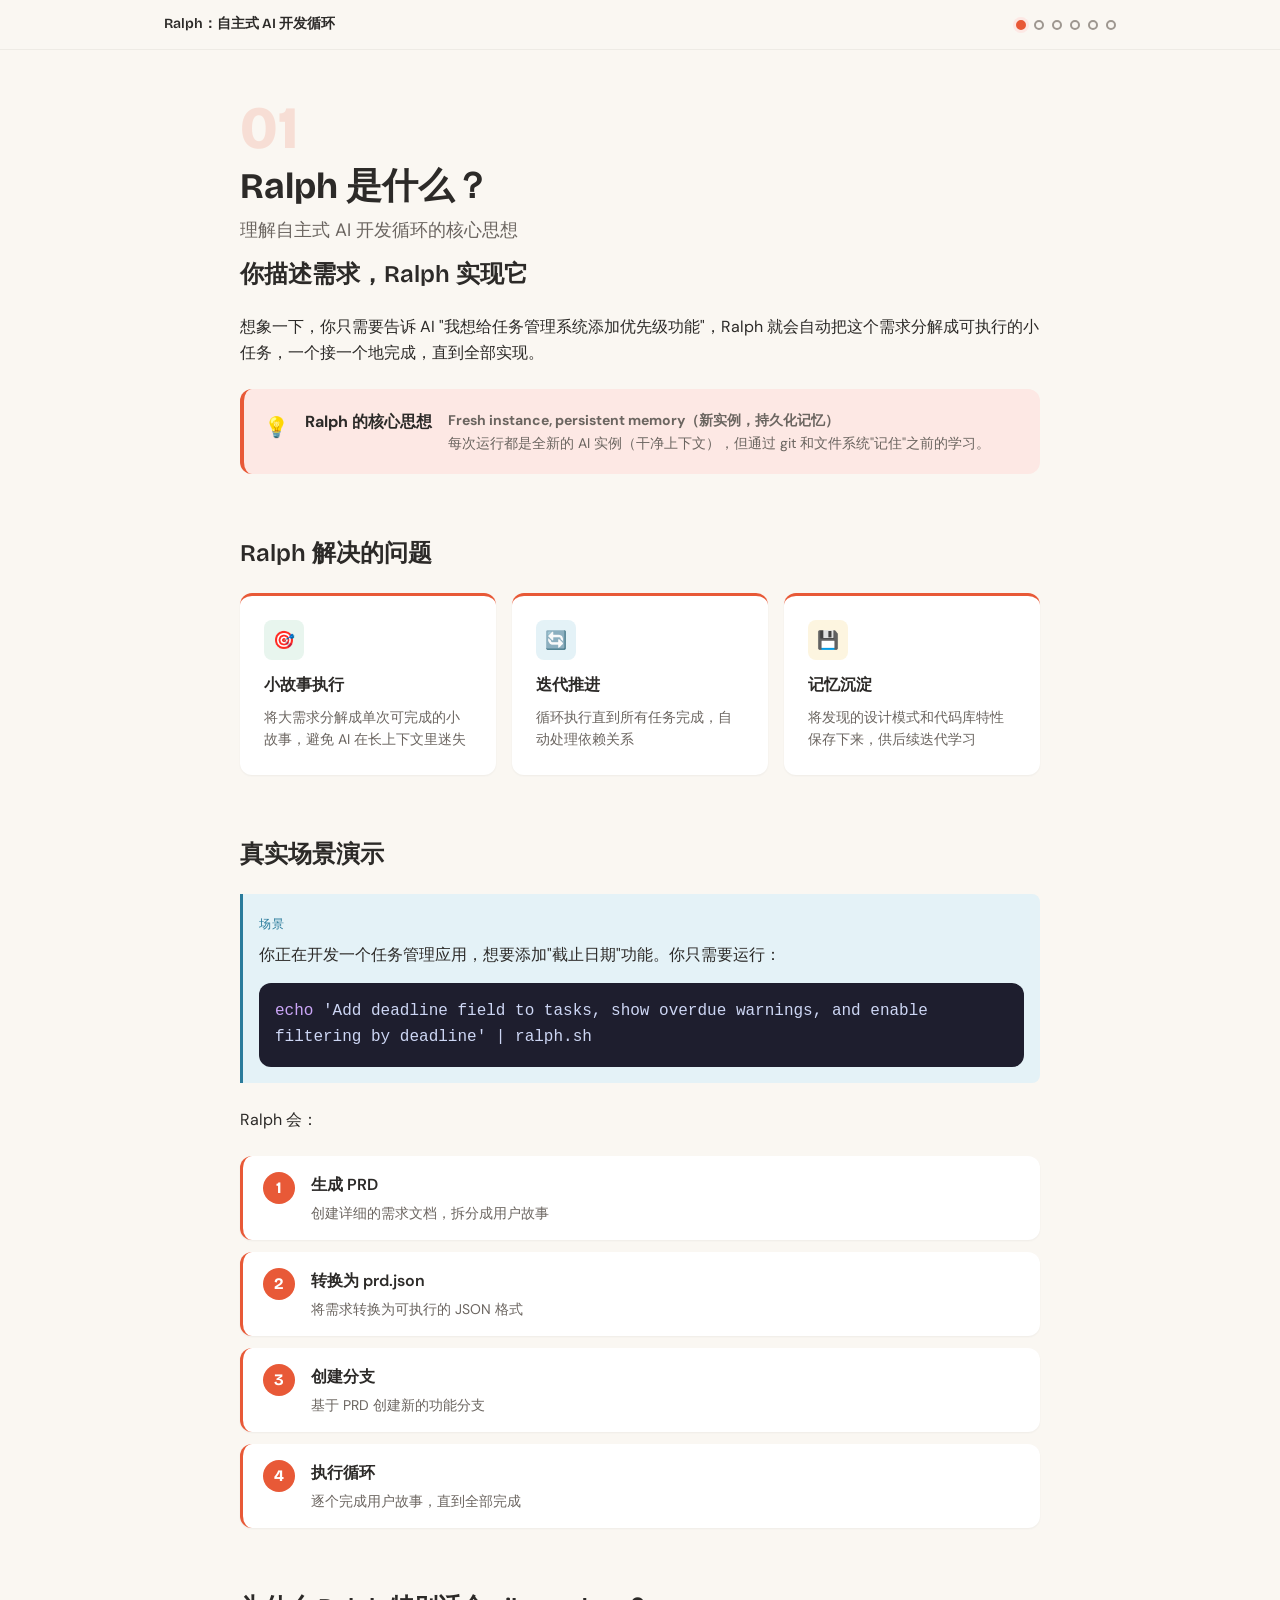
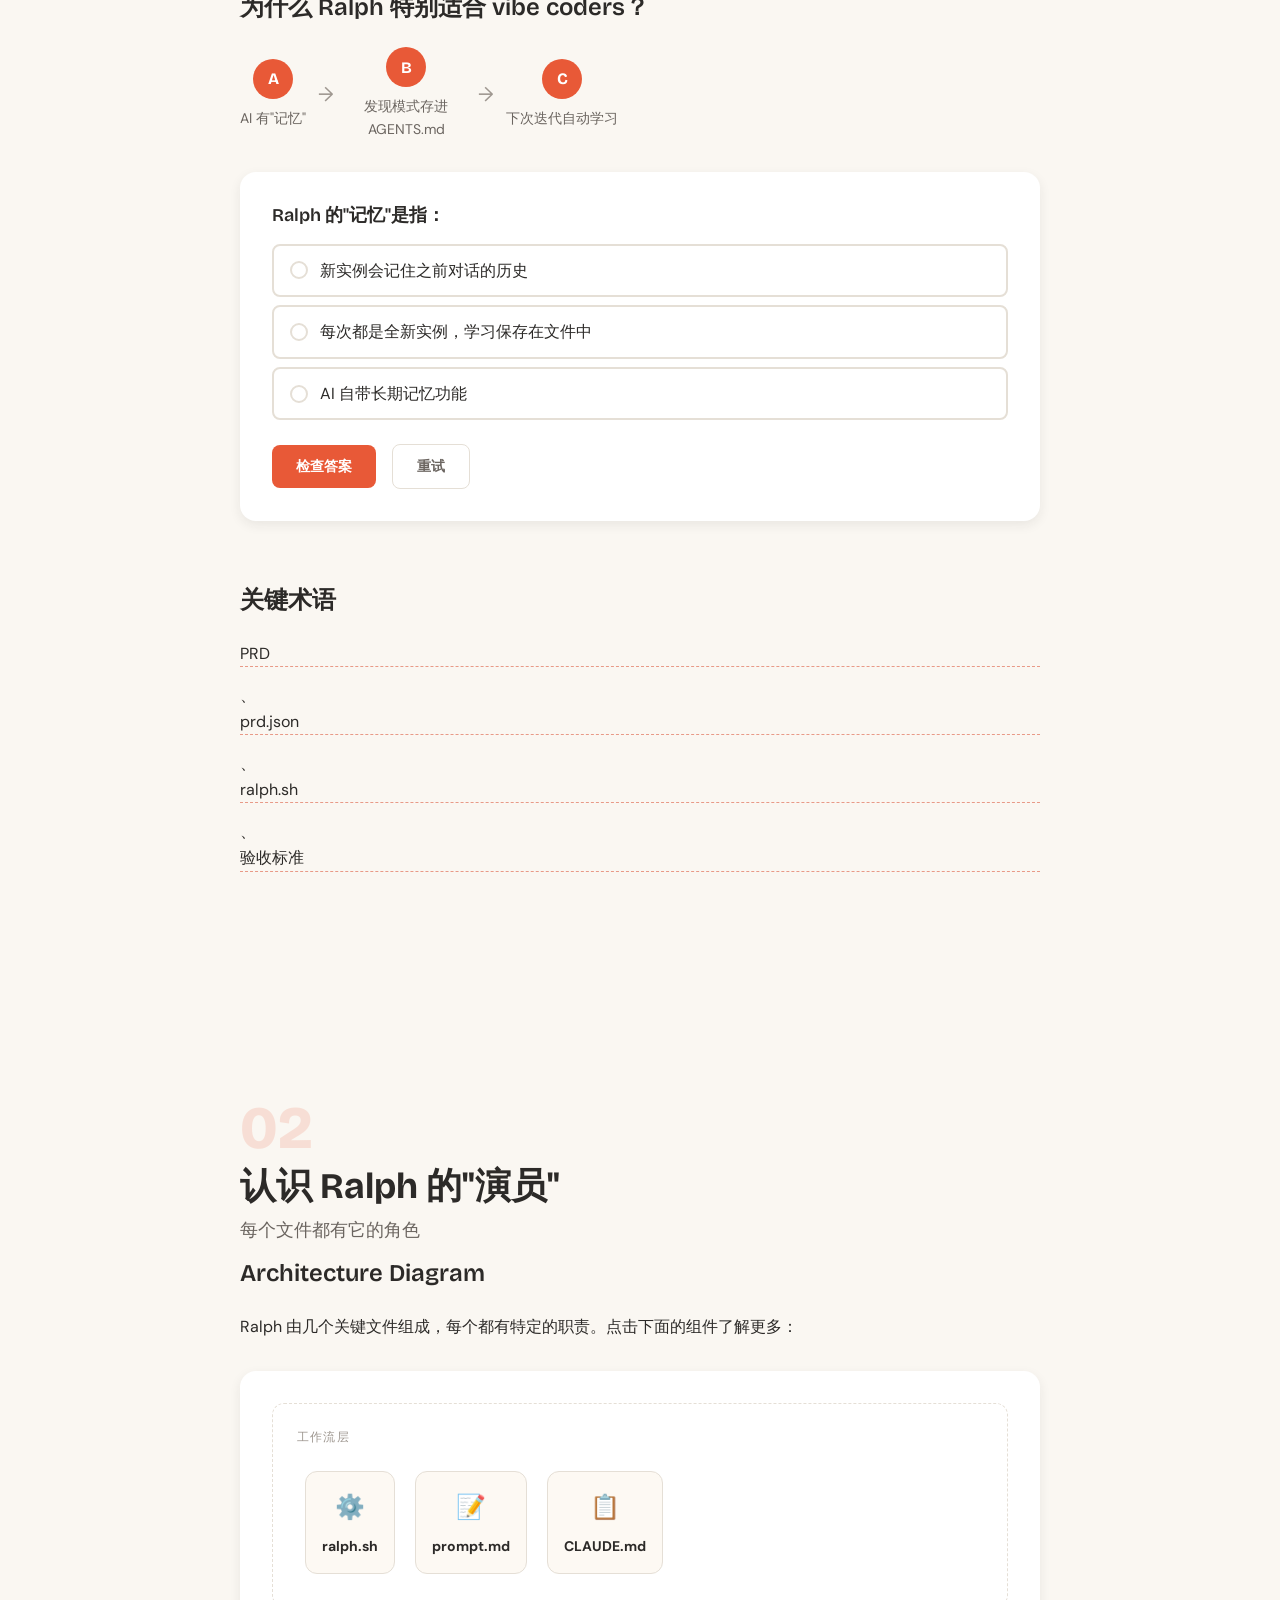
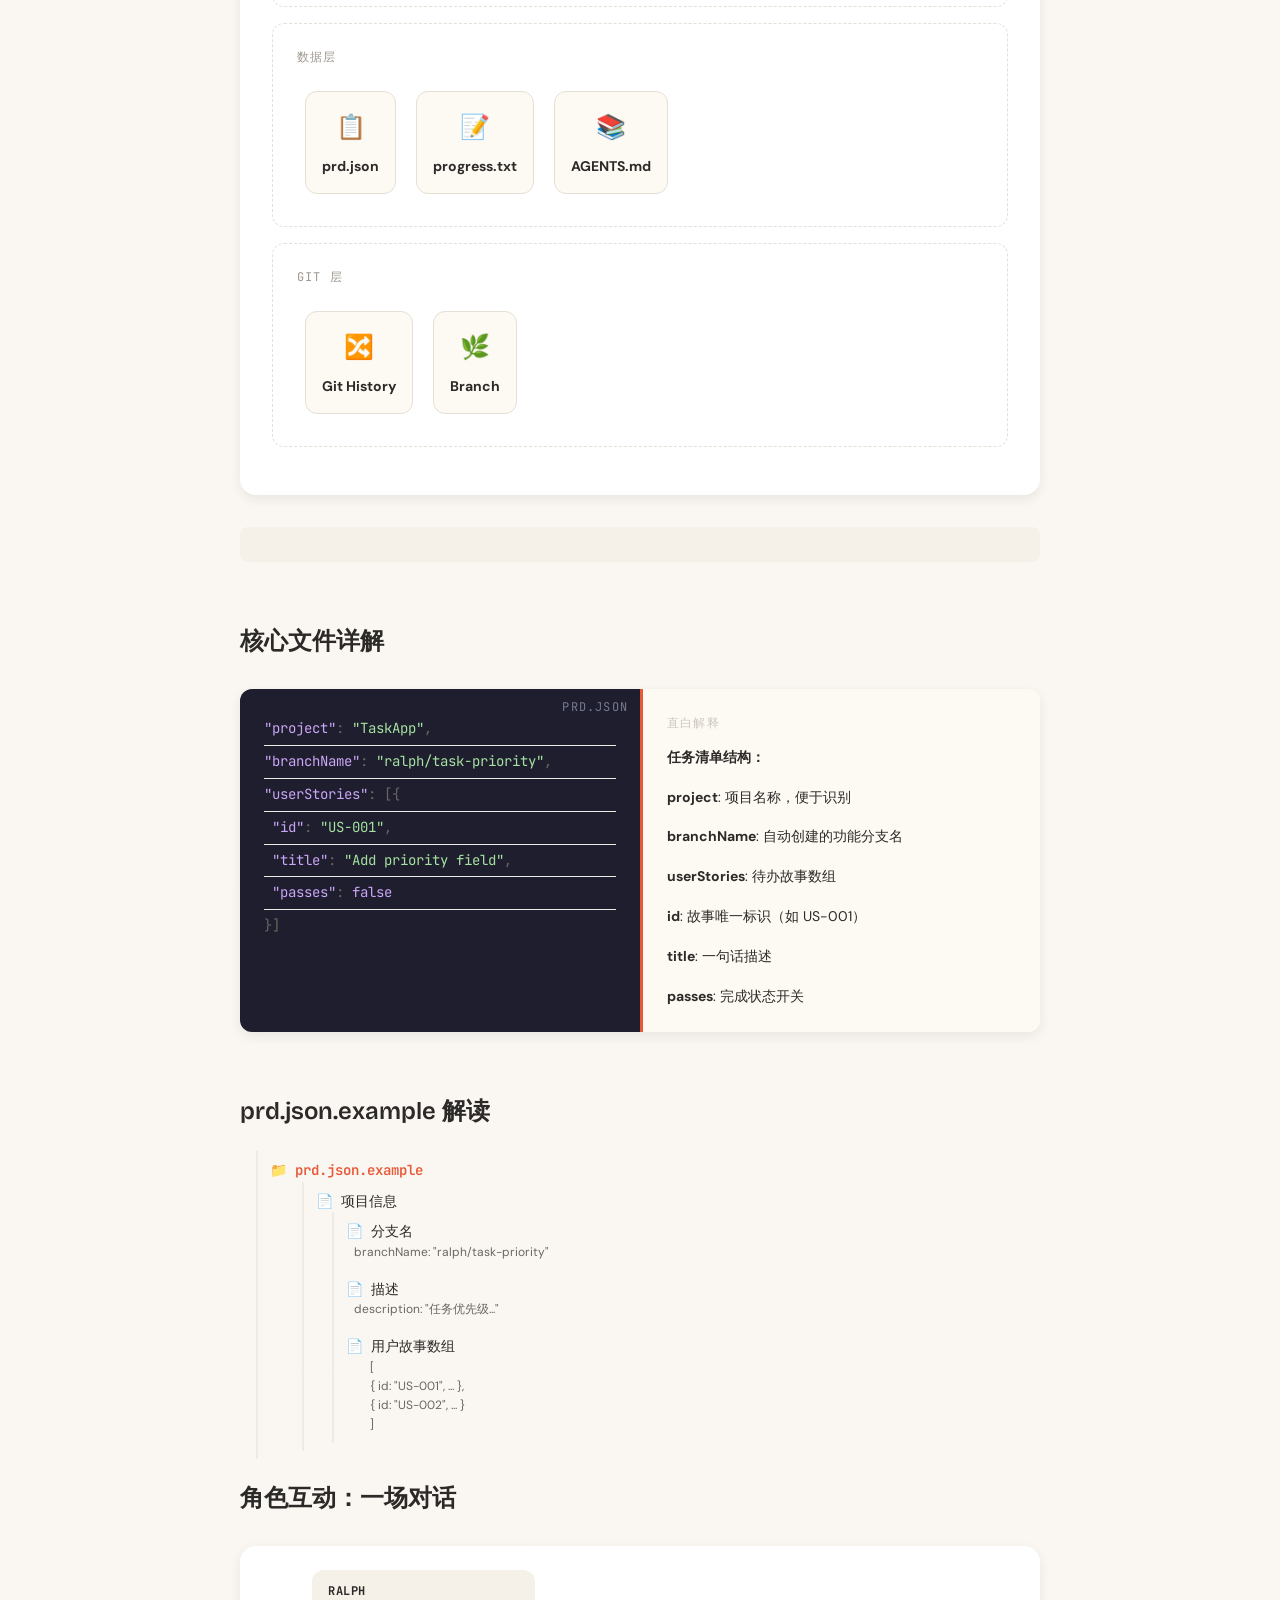
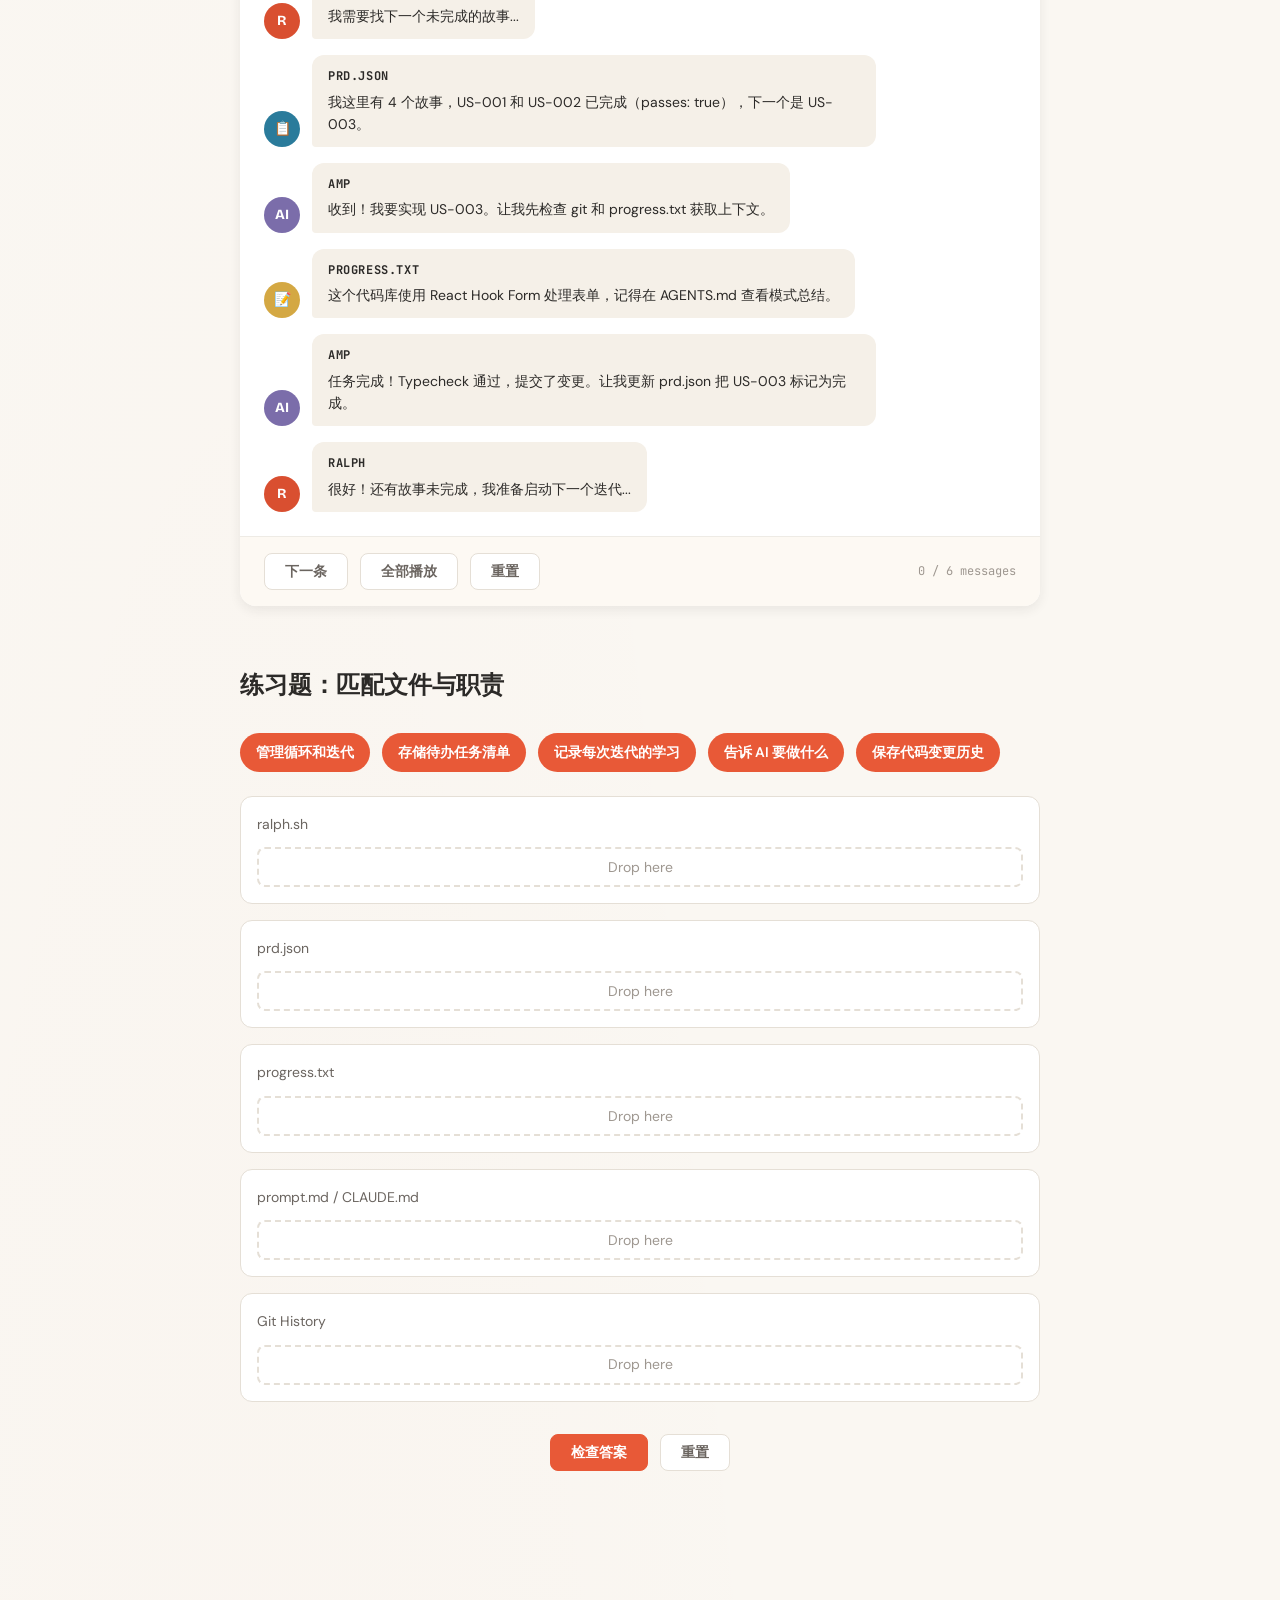
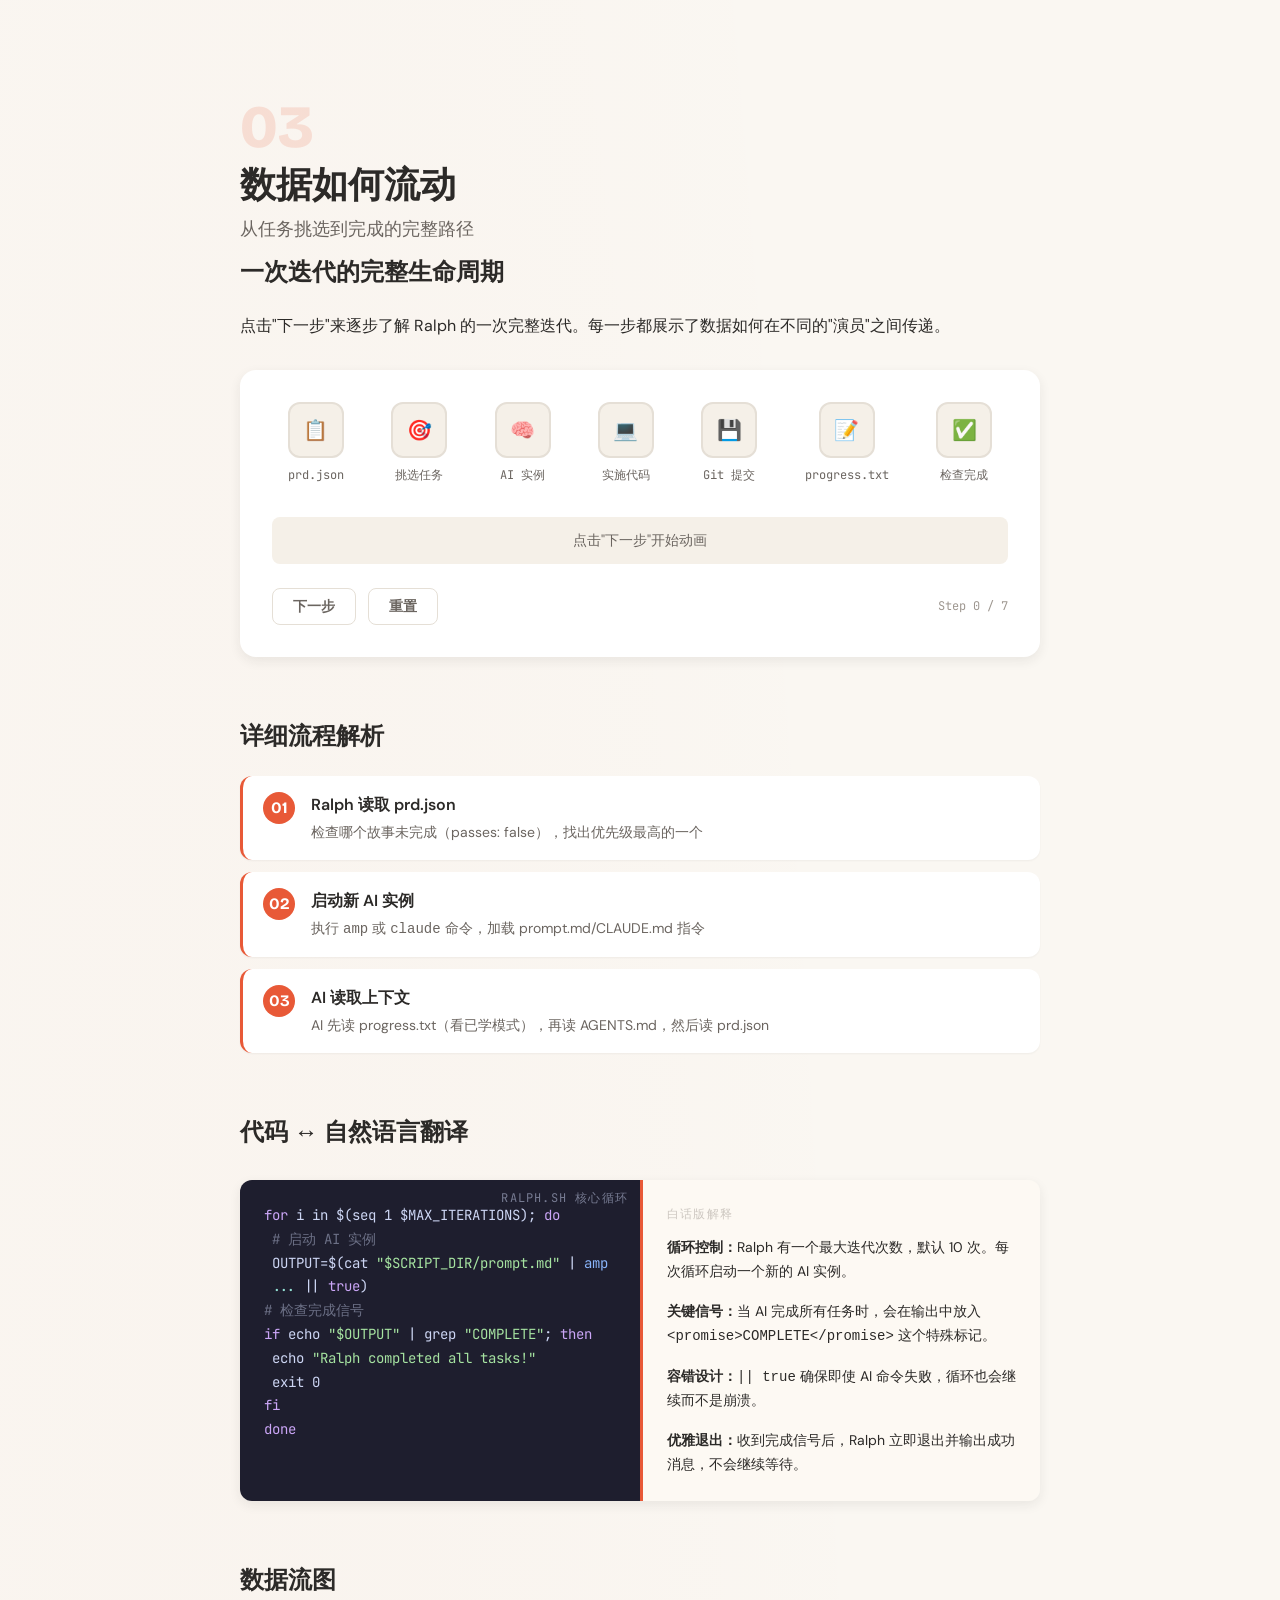
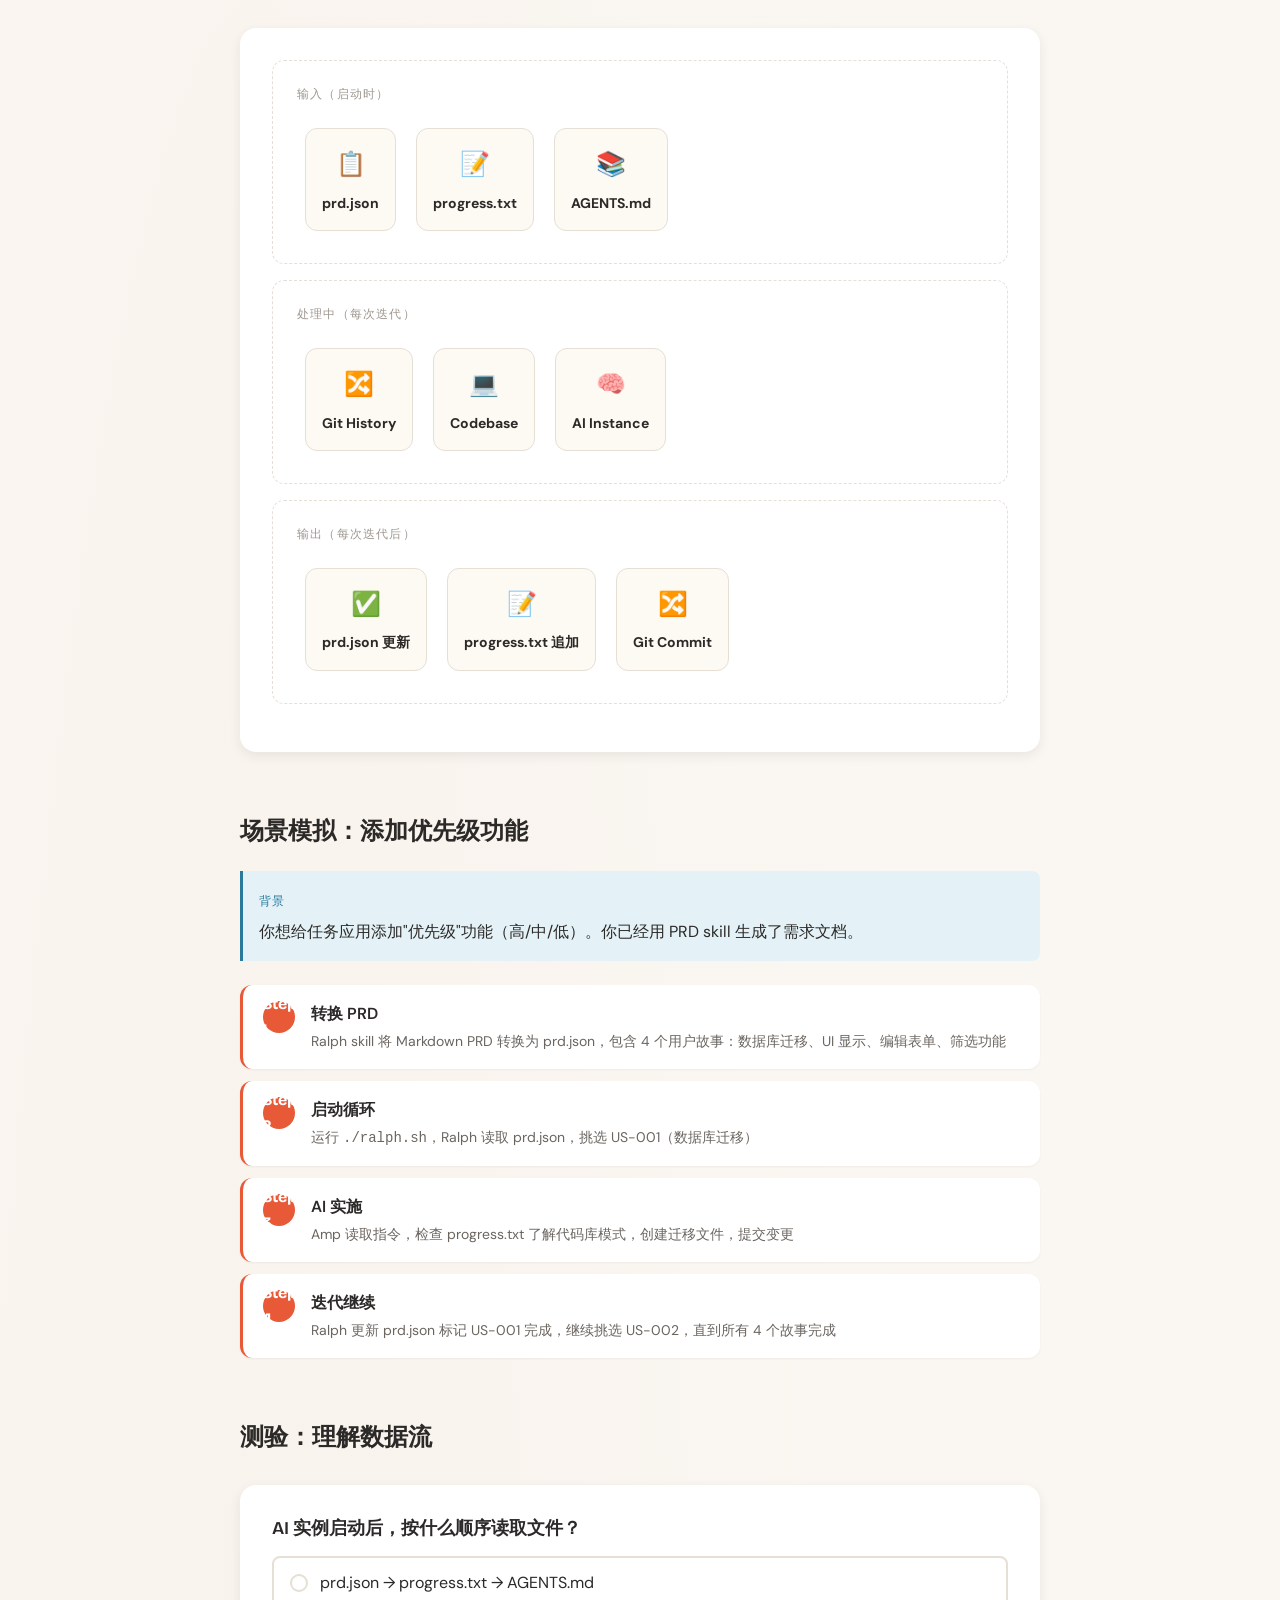
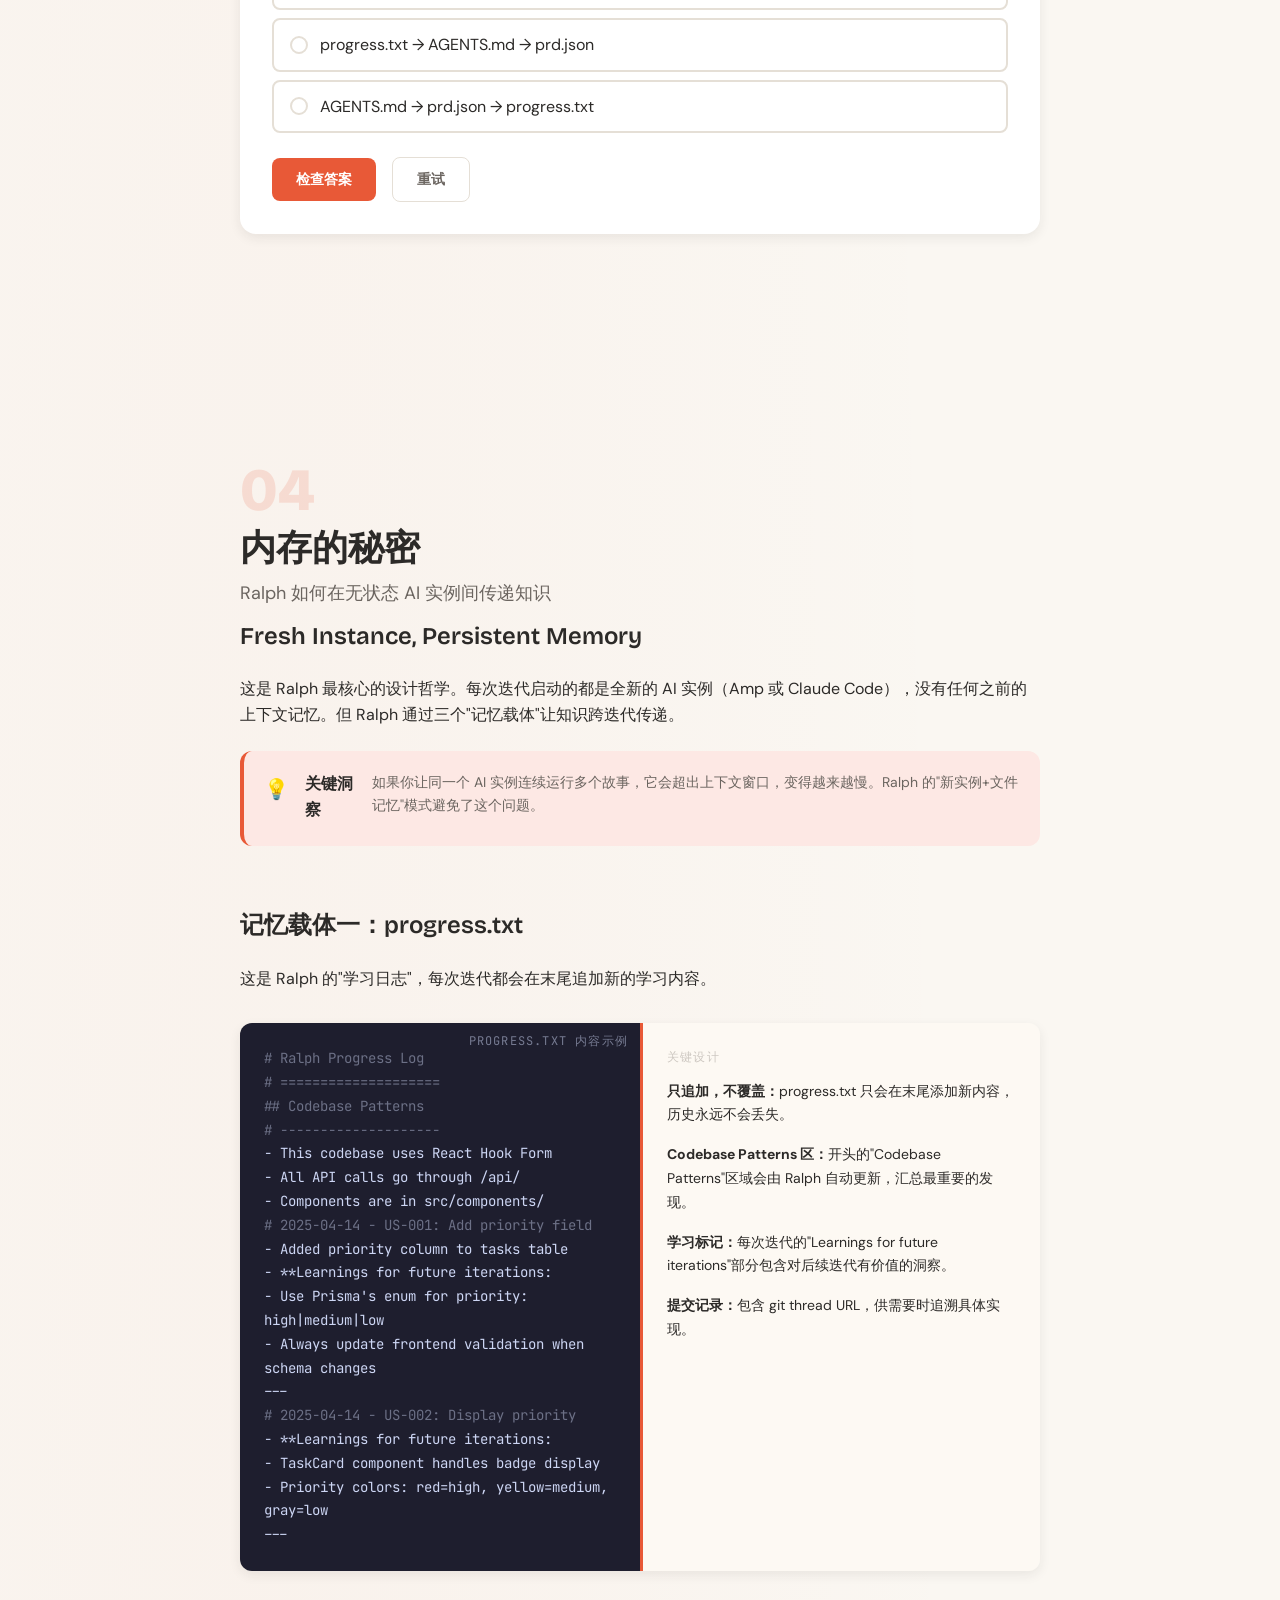
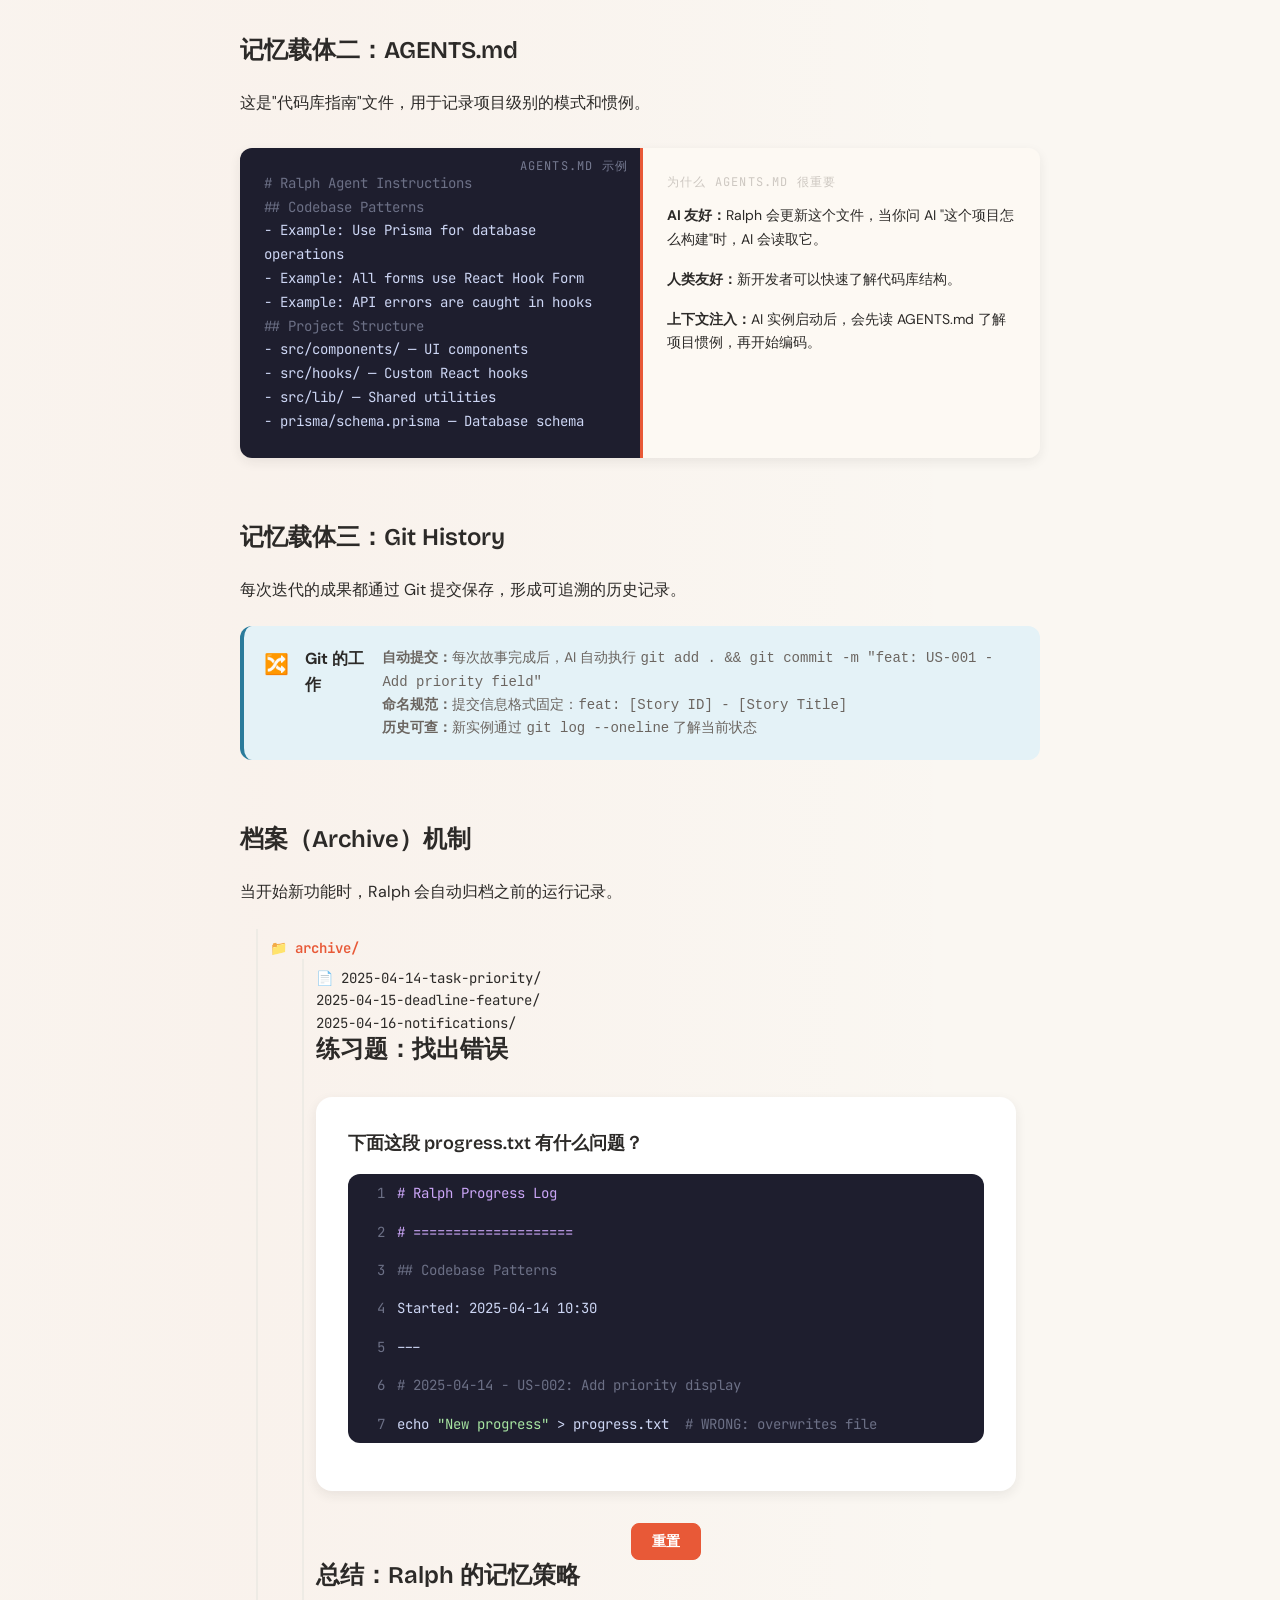
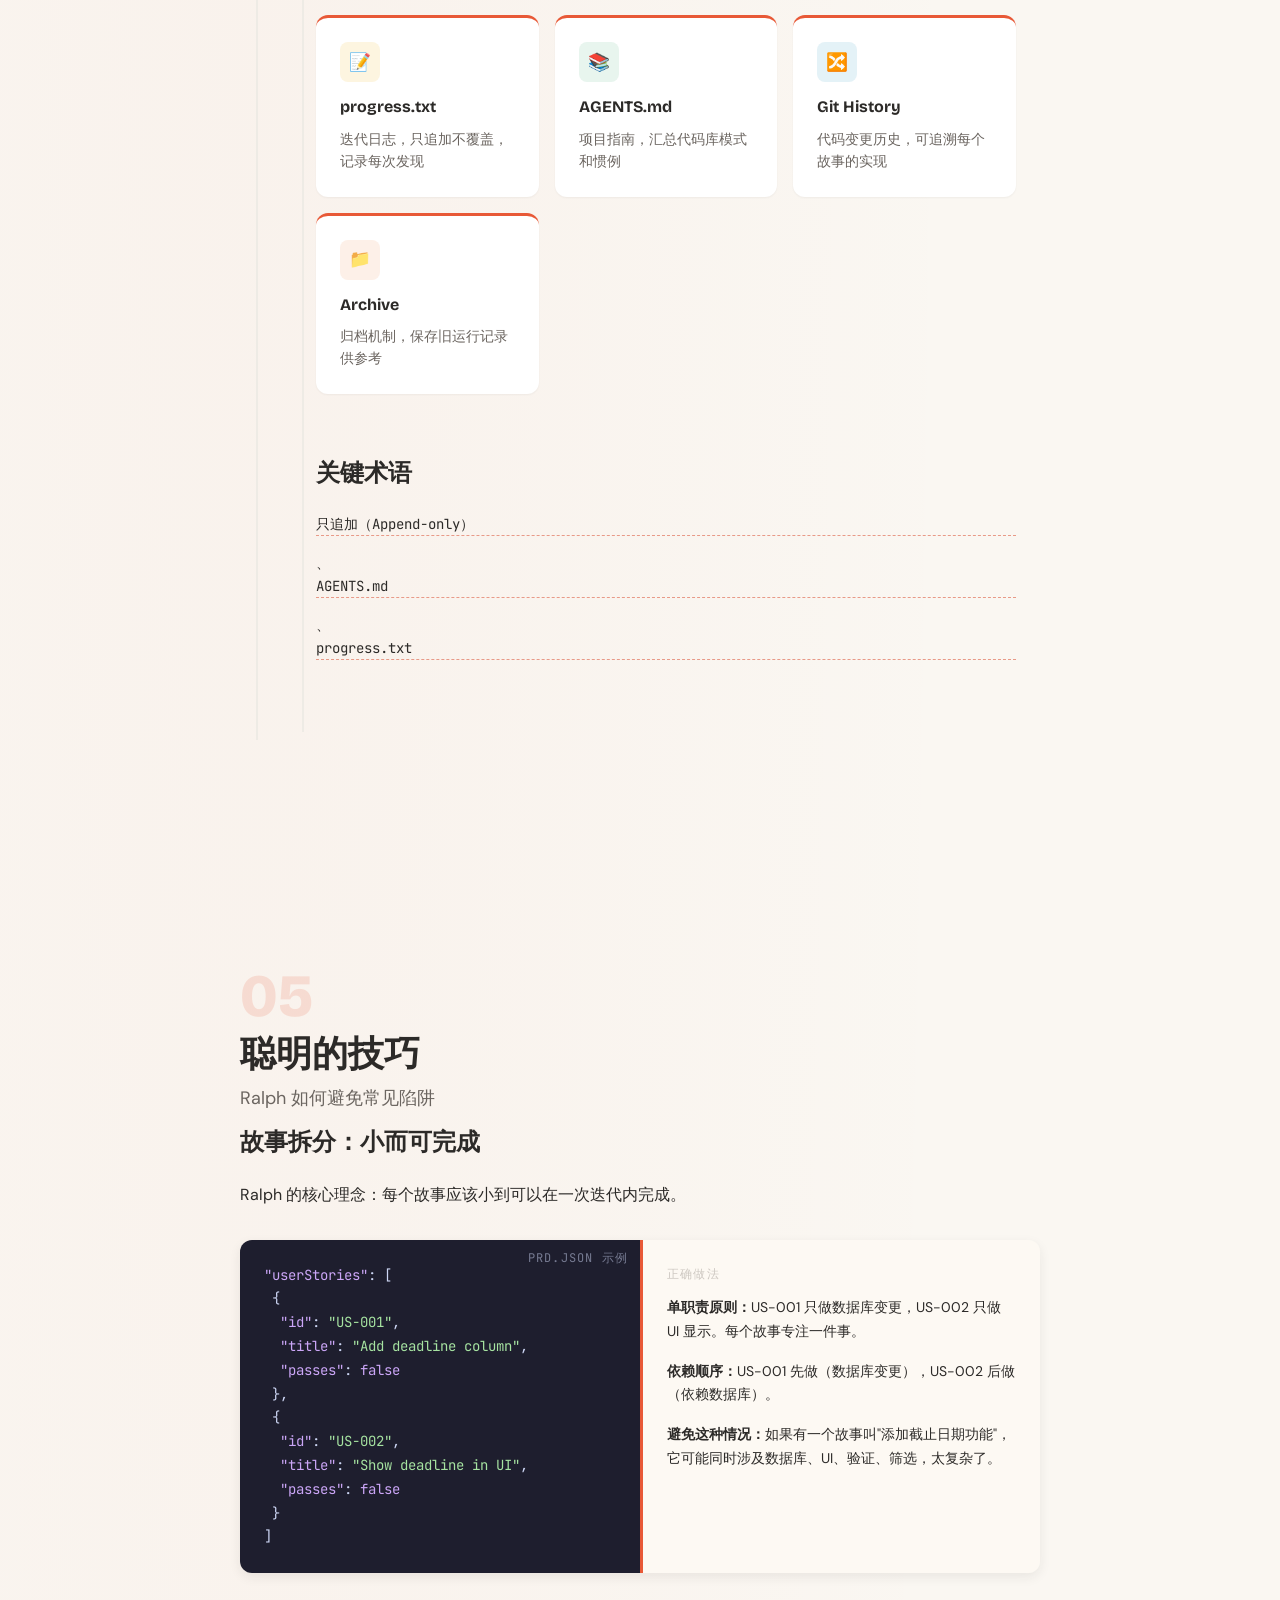
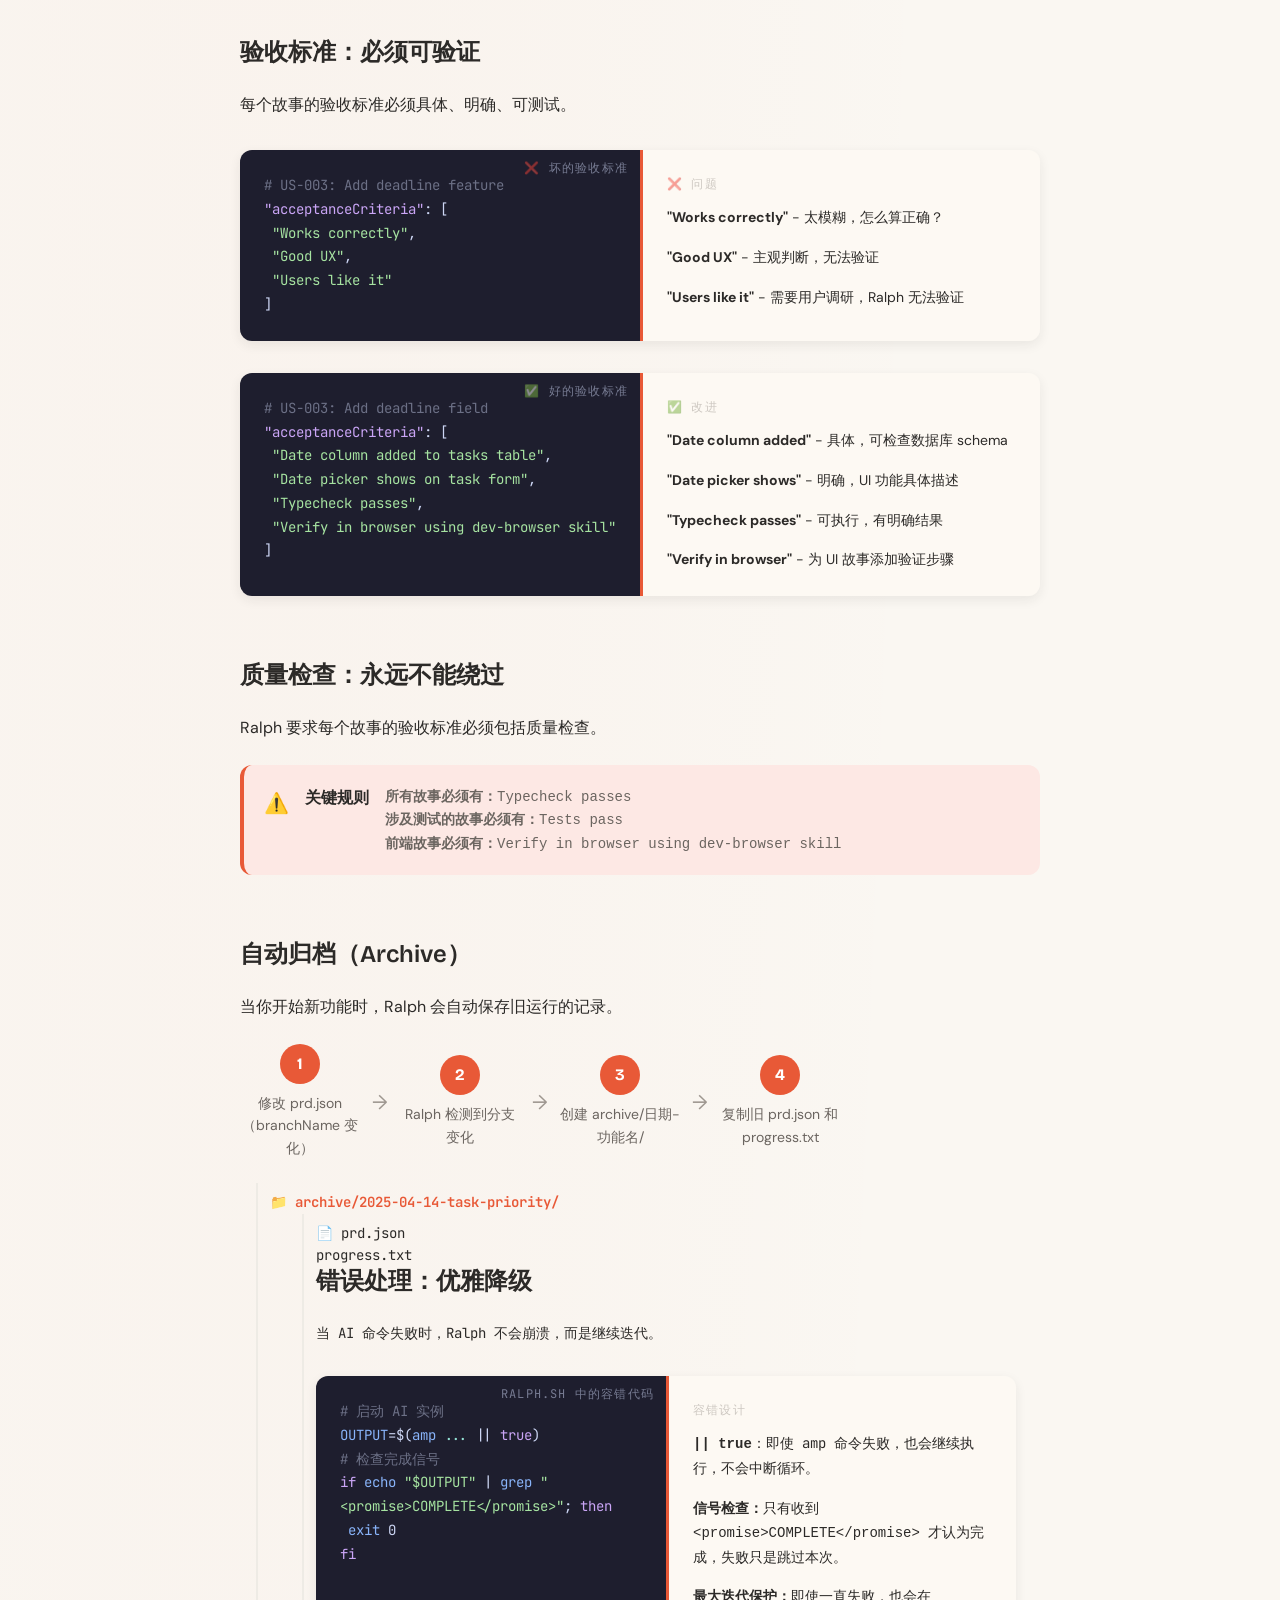
==== index.html @ 1fccba74 "Initial commit: ralph-course HTML course files Contains: - Main index.html entry point - 6 course mo" ====
<!DOCTYPE html>
<html lang="zh-CN">
<head>
  <meta charset="UTF-8">
  <meta name="viewport" content="width=device-width, initial-scale=1.0">
  <title>Ralph：自主式 AI 开发循环完全指南</title>

  <!-- Google Fonts: Bricolage Grotesque · DM Sans · JetBrains Mono -->
  <link rel="preconnect" href="https://fonts.googleapis.com">
  <link rel="preconnect" href="https://fonts.gstatic.com" crossorigin>
  <link href="https://fonts.googleapis.com/css2?family=Bricolage+Grotesque:opsz,wght@12..96,400;12..96,600;12..96,700;12..96,800&family=DM+Sans:ital,opsz,wght@0,9..40,300;0,9..40,400;0,9..40,500;0,9..40,600;0,9..40,700;1,9..40,400;1,9..40,500&family=JetBrains+Mono:wght@400;500;600&display=swap" rel="stylesheet">

  <link rel="stylesheet" href="styles.css">

  <style>
    :root {
      --color-accent:       #E85937;
      --color-accent-hover: #C94A30;
      --color-accent-light: #FDE8E4;
      --color-accent-muted: #E89A88;
    }
  </style>

  <script src="main.js" defer></script>
</head>
<body>

  <nav class="nav" id="nav">
    <div class="progress-bar" id="progress-bar" role="progressbar" aria-valuenow="0" aria-valuemin="0" aria-valuemax="100"></div>
    <div class="nav-inner">
      <span class="nav-title">Ralph：自主式 AI 开发循环</span>
      <div class="nav-dots" id="nav-dots" role="tablist">
        <button class="nav-dot" data-target="module-1" data-tooltip="模块 1：Ralph 是什么" role="tab" aria-label="模块 1：Ralph 是什么"></button>
        <button class="nav-dot" data-target="module-2" data-tooltip="模块 2：Ralph 的演员" role="tab" aria-label="模块 2：Ralph 的演员"></button>
        <button class="nav-dot" data-target="module-3" data-tooltip="模块 3：数据如何流动" role="tab" aria-label="模块 3：数据如何流动"></button>
        <button class="nav-dot" data-target="module-4" data-tooltip="模块 4：内存的秘密" role="tab" aria-label="模块 4：内存的秘密"></button>
        <button class="nav-dot" data-target="module-5" data-tooltip="模块 5：聪明的技巧" role="tab" aria-label="模块 5：聪明的技巧"></button>
        <button class="nav-dot" data-target="module-6" data-tooltip="模块 6：当问题发生时" role="tab" aria-label="模块 6：当问题发生时"></button>
      </div>
    </div>
  </nav>

  <main id="main">
<section class="module" id="module-1">
  <div class="module-content">
    <span class="module-number">01</span>
    <h1 class="module-title">Ralph 是什么？</h1>
    <p class="module-subtitle">理解自主式 AI 开发循环的核心思想</p>

    <div class="screen animate-in">
      <h2 class="screen-heading">你描述需求，Ralph 实现它</h2>
      <p>想象一下，你只需要告诉 AI "我想给任务管理系统添加优先级功能"，Ralph 就会自动把这个需求分解成可执行的小任务，一个接一个地完成，直到全部实现。</p>
      
      <div class="callout callout-accent" style="margin-top: var(--space-6);">
        <span class="callout-icon">💡</span>
        <span class="callout-title">Ralph 的核心思想</span>
        <div class="callout-content">
          <p><strong>Fresh instance, persistent memory（新实例，持久化记忆）</strong></p>
          <p>每次运行都是全新的 AI 实例（干净上下文），但通过 git 和文件系统"记住"之前的学习。</p>
        </div>
      </div>
    </div>

    <div class="screen animate-in">
      <h2 class="screen-heading">Ralph 解决的问题</h2>
      
      <div class="pattern-cards stagger-children">
        <div class="pattern-card animate-in">
          <div class="pattern-icon" style="background: #E8F5EE; color: #2D8B55;">🎯</div>
          <h3 class="pattern-title">小故事执行</h3>
          <p class="pattern-desc">将大需求分解成单次可完成的小故事，避免 AI 在长上下文里迷失</p>
        </div>
        <div class="pattern-card animate-in">
          <div class="pattern-icon" style="background: #E4F2F7; color: #2A7B9B;">🔄</div>
          <h3 class="pattern-title">迭代推进</h3>
          <p class="pattern-desc">循环执行直到所有任务完成，自动处理依赖关系</p>
        </div>
        <div class="pattern-card animate-in">
          <div class="pattern-icon" style="background: #FDF5E0; color: #D4A843;">💾</div>
          <h3 class="pattern-title">记忆沉淀</h3>
          <p class="pattern-desc">将发现的设计模式和代码库特性保存下来，供后续迭代学习</p>
        </div>
      </div>
    </div>

    <div class="screen animate-in">
      <h2 class="screen-heading">真实场景演示</h2>
      
      <div class="scenario-block">
        <div class="scenario-context">
          <span class="scenario-label">场景</span>
          <p>你正在开发一个任务管理应用，想要添加"截止日期"功能。你只需要运行：</p>
          <pre style="background: var(--color-bg-code); color: #CDD6F4; padding: var(--space-4); border-radius: var(--radius-md); margin-top: var(--space-3);">
<span class="code-keyword">echo</span> 'Add deadline field to tasks, show overdue warnings, and enable filtering by deadline' | ralph.sh</pre>
        </div>
      </div>

      <p>Ralph 会：</p>
      <div class="step-cards">
        <div class="step-card animate-in">
          <div class="step-num">1</div>
          <div class="step-body">
            <strong>生成 PRD</strong>
            <p>创建详细的需求文档，拆分成用户故事</p>
          </div>
        </div>
        <div class="step-card animate-in">
          <div class="step-num">2</div>
          <div class="step-body">
            <strong>转换为 prd.json</strong>
            <p>将需求转换为可执行的 JSON 格式</p>
          </div>
        </div>
        <div class="step-card animate-in">
          <div class="step-num">3</div>
          <div class="step-body">
            <strong>创建分支</strong>
            <p>基于 PRD 创建新的功能分支</p>
          </div>
        </div>
        <div class="step-card animate-in">
          <div class="step-num">4</div>
          <div class="step-body">
            <strong>执行循环</strong>
            <p>逐个完成用户故事，直到全部完成</p>
          </div>
        </div>
      </div>
    </div>

    <div class="screen animate-in">
      <h2 class="screen-heading">为什么 Ralph 特别适合 vibe coders？</h2>
      
      <div class="flow-steps">
        <div class="flow-step">
          <div class="flow-step-num">A</div>
          <p>AI 有"记忆"</p>
        </div>
        <div class="flow-arrow">→</div>
        <div class="flow-step">
          <div class="flow-step-num">B</div>
          <p>发现模式存进 AGENTS.md</p>
        </div>
        <div class="flow-arrow">→</div>
        <div class="flow-step">
          <div class="flow-step-num">C</div>
          <p>下次迭代自动学习</p>
        </div>
      </div>

      <div class="quiz-container" id="quiz-1">
        <div class="quiz-question-block" data-correct="B" data-explanation-right="正确！Ralph 的关键是让每次迭代都是新的 AI 实例，但通过文件（如 AGENTS.md、progress.txt）保存学习成果。" data-explanation-wrong="不完全对。Ralph 的新实例没有上下文记忆，它通过外部文件来'记住'事情。">
          <p class="quiz-question">Ralph 的"记忆"是指：</p>
          <div class="quiz-options">
            <div class="quiz-option" data-value="A">
              <div class="quiz-option-radio"></div>
              <span>新实例会记住之前对话的历史</span>
            </div>
            <div class="quiz-option" data-value="B">
              <div class="quiz-option-radio"></div>
              <span>每次都是全新实例，学习保存在文件中</span>
            </div>
            <div class="quiz-option" data-value="C">
              <div class="quiz-option-radio"></div>
              <span>AI 自带长期记忆功能</span>
            </div>
          </div>
          <div class="quiz-feedback"></div>
        </div>
        <button class="quiz-check-btn" onclick="checkQuiz('quiz-1')">检查答案</button>
        <button class="quiz-reset-btn" onclick="resetQuiz('quiz-1')">重试</button>
      </div>
    </div>

    <div class="screen animate-in">
      <h2 class="screen-heading">关键术语</h2>
      <p class="term" data-definition="Product Requirements Document，产品需求文档。描述要构建什么、为什么构建、以及如何判断完成。Ralph 会帮你生成它。">PRD</p>、<p class="term" data-definition="Ralph 用来存储待办事项的 JSON 文件。包含项目名称、分支名、描述和用户故事数组。每个故事有 id、标题、描述、验收标准、优先级和完成状态。">prd.json</p>、<p class="term" data-definition="Ralph 的循环执行文件。启动新的 AI 实例来完成任务，处理完成信号，管理迭代次数。">ralph.sh</p>、<p class="term" data-definition="可验证的具体要求。必须清晰、明确、可测试。例如'Typecheck passes'、'Verify in browser'。">验收标准</p>
    </div>
  </div>
</section><section class="module" id="module-2">
  <div class="module-content">
    <span class="module-number">02</span>
    <h1 class="module-title">认识 Ralph 的"演员"</h1>
    <p class="module-subtitle">每个文件都有它的角色</p>

    <div class="screen animate-in">
      <h2 class="screen-heading">Architecture Diagram</h2>
      <p>Ralph 由几个关键文件组成，每个都有特定的职责。点击下面的组件了解更多：</p>

      <div class="arch-diagram">
        <div class="arch-zone">
          <div class="arch-zone-label">工作流层</div>
          <div class="arch-component" data-desc="主循环脚本。管理迭代计数，启动 AI 实例（Amp 或 Claude Code），处理完成信号。">
            <span class="arch-icon">⚙️</span>
            <span><strong>ralph.sh</strong></span>
          </div>
          <div class="arch-component" data-desc="AI 指令模板（Amp 版本）。告诉每个新实例该做什么：读 PRD、选任务、实施、测试、提交、记录学习。">
            <span class="arch-icon">📝</span>
            <span><strong>prompt.md</strong></span>
          </div>
          <div class="arch-component" data-desc="AI 指令模板（Claude Code 版本）。与 prompt.md 类似，适配 Claude Code 的命令格式。">
            <span class="arch-icon">📋</span>
            <span><strong>CLAUDE.md</strong></span>
          </div>
        </div>

        <div class="arch-zone">
          <div class="arch-zone-label">数据层</div>
          <div class="arch-component" data-desc="任务清单 JSON 文件。包含项目信息、分支名、描述和用户故事数组。每个故事有优先级和完成状态。">
            <span class="arch-icon">📋</span>
            <span><strong>prd.json</strong></span>
          </div>
          <div class="arch-component" data-desc="只追加的日志文件。记录每次迭代完成的故事、修改的文件、以及最重要的——发现的设计模式。">
            <span class="arch-icon">📝</span>
            <span><strong>progress.txt</strong></span>
          </div>
          <div class="arch-component" data-desc="项目文档。Ralph 会更新它来记录发现的代码库模式，这样后续迭代可以学习。">
            <span class="arch-icon">📚</span>
            <span><strong>AGENTS.md</strong></span>
          </div>
        </div>

        <div class="arch-zone">
          <div class="arch-zone-label">Git 层</div>
          <div class="arch-component" data-desc="代码库历史。Ralph 通过 git 提交来保存每个故事的成果，新实例通过 git log 了解当前状态。">
            <span class="arch-icon">🔀</span>
            <span><strong>Git History</strong></span>
          </div>
          <div class="arch-component" data-desc="分支信息。Ralph 会读取当前分支名，如果开始新功能会创建新分支。">
            <span class="arch-icon">🌿</span>
            <span><strong>Branch</strong></span>
          </div>
        </div>
      </div>
      <div class="arch-description" style="margin-top: var(--space-4);"></div>
    </div>

    <div class="screen animate-in">
      <h2 class="screen-heading">核心文件详解</h2>

      <div class="translation-block translation-lines">
        <div class="translation-code">
          <div class="translation-label">prd.json</div>
          <div class="tl"><span class="code-keyword">"project"</span>: <span class="code-string">"TaskApp"</span>,</div>
          <div class="tl"><span class="code-keyword">"branchName"</span>: <span class="code-string">"ralph/task-priority"</span>,</div>
          <div class="tl"><span class="code-keyword">"userStories"</span>: [{</div>
          <div class="tl" style="padding-left: var(--space-2);"><span class="code-keyword">"id"</span>: <span class="code-string">"US-001"</span>,</div>
          <div class="tl" style="padding-left: var(--space-2);"><span class="code-keyword">"title"</span>: <span class="code-string">"Add priority field"</span>,</div>
          <div class="tl" style="padding-left: var(--space-2);"><span class="code-keyword">"passes"</span>: <span class="code-keyword">false</span></div>
          <div class="tl">}]</div>
        </div>
        <div class="translation-english">
          <div class="translation-label">直白解释</div>
          <p><strong>任务清单结构：</strong></p>
          <p><strong>project</strong>: 项目名称，便于识别</p>
          <p><strong>branchName</strong>: 自动创建的功能分支名</p>
          <p><strong>userStories</strong>: 待办故事数组</p>
          <p><strong>id</strong>: 故事唯一标识（如 US-001）</p>
          <p><strong>title</strong>: 一句话描述</p>
          <p><strong>passes</strong>: 完成状态开关</p>
        </div>
      </div>
    </div>

    <div class="screen animate-in">
      <h2 class="screen-heading">prd.json.example 解读</h2>
      
      <div class="file-tree animate-in">
        <div class="ft-folder">
          <div class="ft-name">prd.json.example</div>
          <div class="ft-children">
            <div class="ft-file">
              <div class="ft-name">项目信息</div>
              <div class="ft-desc>project: "MyApp"</div>
            </div>
            <div class="ft-file">
              <div class="ft-name">分支名</div>
              <div class="ft-desc">branchName: "ralph/task-priority"</div>
            </div>
            <div class="ft-file">
              <div class="ft-name">描述</div>
              <div class="ft-desc">description: "任务优先级..."</div>
            </div>
            <div class="ft-file">
              <div class="ft-name">用户故事数组</div>
              <div class="ft-desc">
                <div style="margin-left: var(--space-4);">[</div>
                <div style="margin-left: var(--space-4);">  { id: "US-001", ... },</div>
                <div style="margin-left: var(--space-4);">  { id: "US-002", ... }</div>
                <div style="margin-left: var(--space-4);">]</div>
              </div>
            </div>
          </div>
        </div>
      </div>
    </div>

    <div class="screen animate-in">
      <h2 class="screen-heading">角色互动：一场对话</h2>

      <div class="chat-window" id="chat-1">
        <div class="chat-messages">
          <div class="chat-message" data-sender="Ralph">
            <div class="chat-avatar" style="background: #D94F30;">R</div>
            <div class="chat-bubble">
              <div class="chat-sender">Ralph</div>
              <p>我需要找下一个未完成的故事...</p>
            </div>
          </div>
          <div class="chat-message" data-sender="prd.json">
            <div class="chat-avatar" style="background: #2A7B9B;">📋</div>
            <div class="chat-bubble">
              <div class="chat-sender">prd.json</div>
              <p>我这里有 4 个故事，US-001 和 US-002 已完成（passes: true），下一个是 US-003。</p>
            </div>
          </div>
          <div class="chat-message" data-sender="AI">
            <div class="chat-avatar" style="background: #7B6DAA;">AI</div>
            <div class="chat-bubble">
              <div class="chat-sender">Amp</div>
              <p>收到！我要实现 US-003。让我先检查 git 和 progress.txt 获取上下文。</p>
            </div>
          </div>
          <div class="chat-message" data-sender="progress.txt">
            <div class="chat-avatar" style="background: #D4A843;">📝</div>
            <div class="chat-bubble">
              <div class="chat-sender">progress.txt</div>
              <p>这个代码库使用 React Hook Form 处理表单，记得在 AGENTS.md 查看模式总结。</p>
            </div>
          </div>
          <div class="chat-message" data-sender="AI">
            <div class="chat-avatar" style="background: #7B6DAA;">AI</div>
            <div class="chat-bubble">
              <div class="chat-sender">Amp</div>
              <p>任务完成！Typecheck 通过，提交了变更。让我更新 prd.json 把 US-003 标记为完成。</p>
            </div>
          </div>
          <div class="chat-message" data-sender="Ralph">
            <div class="chat-avatar" style="background: #D94F30;">R</div>
            <div class="chat-bubble">
              <div class="chat-sender">Ralph</div>
              <p>很好！还有故事未完成，我准备启动下一个迭代...</p>
            </div>
          </div>
        </div>
        <div class="chat-typing" style="display: none;">
          <div class="chat-avatar" id="chat-1-typing-avatar" style="background: #D94F30;">R</div>
          <div class="chat-typing-dots">
            <div class="typing-dot"></div>
            <div class="typing-dot"></div>
            <div class="typing-dot"></div>
          </div>
          <span class="chat-progress">0 / 6 messages</span>
        </div>
        <div class="chat-controls">
          <button class="btn chat-next-btn">下一条</button>
          <button class="btn chat-all-btn">全部播放</button>
          <button class="btn chat-reset-btn">重置</button>
          <span class="chat-progress">0 / 6 messages</span>
        </div>
      </div>
    </div>

    <div class="screen animate-in">
      <h2 class="screen-heading">练习题：匹配文件与职责</h2>

      <div class="dnd-container" id="dnd-2">
        <div class="dnd-chips">
          <div class="dnd-chip" data-answer="script">管理循环和迭代</div>
          <div class="dnd-chip" data-answer="tasks">存储待办任务清单</div>
          <div class="dnd-chip" data-answer="log">记录每次迭代的学习</div>
          <div class="dnd-chip" data-answer="guide">告诉 AI 要做什么</div>
          <div class="dnd-chip" data-answer="git">保存代码变更历史</div>
        </div>
        <div class="dnd-zones">
          <div class="dnd-zone" data-correct="script">
            <div class="dnd-zone-label">ralph.sh</div>
            <div class="dnd-zone-target">Drop here</div>
          </div>
          <div class="dnd-zone" data-correct="tasks">
            <div class="dnd-zone-label">prd.json</div>
            <div class="dnd-zone-target">Drop here</div>
          </div>
          <div class="dnd-zone" data-correct="log">
            <div class="dnd-zone-label">progress.txt</div>
            <div class="dnd-zone-target">Drop here</div>
          </div>
          <div class="dnd-zone" data-correct="guide">
            <div class="dnd-zone-label">prompt.md / CLAUDE.md</div>
            <div class="dnd-zone-target">Drop here</div>
          </div>
          <div class="dnd-zone" data-correct="git">
            <div class="dnd-zone-label">Git History</div>
            <div class="dnd-zone-target">Drop here</div>
          </div>
        </div>
      </div>
      <div style="text-align: center; margin-top: var(--space-4);">
        <button class="btn btn-primary" onclick="checkDnD('dnd-2')">检查答案</button>
        <button class="btn" onclick="resetDnD('dnd-2')" style="margin-left: var(--space-2);">重置</button>
      </div>
    </div>
  </div>
</section><section class="module" id="module-3">
  <div class="module-content">
    <span class="module-number">03</span>
    <h1 class="module-title">数据如何流动</h1>
    <p class="module-subtitle">从任务挑选到完成的完整路径</p>

    <div class="screen animate-in">
      <h2 class="screen-heading">一次迭代的完整生命周期</h2>
      <p>点击"下一步"来逐步了解 Ralph 的一次完整迭代。每一步都展示了数据如何在不同的"演员"之间传递。</p>

      <div class="flow-animation" id="flow-3" data-steps='[
        {"label": "Ralph 检查 prd.json", "highlight": "flow-prd"},
        {"label": "找到最高优先的未完成故事", "highlight": "flow-select"},
        {"label": "启动新 AI 实例读取上下文", "highlight": "flow-ai"},
        {"label": "AI 实施代码并通过检查", "highlight": "flow-implement"},
        {"label": "提交变更并更新 prd.json", "highlight": "flow-commit"},
        {"label": "记录学习到 progress.txt", "highlight": "flow-log"},
        {"label": "检查是否全部完成", "highlight": "flow-check"}
      ]'>
        <div class="flow-actors">
          <div class="flow-actor" id="flow-prd">
            <div class="flow-actor-icon">📋</div>
            <span>prd.json</span>
          </div>
          <div class="flow-actor" id="flow-select">
            <div class="flow-actor-icon">🎯</div>
            <span>挑选任务</span>
          </div>
          <div class="flow-actor" id="flow-ai">
            <div class="flow-actor-icon">🧠</div>
            <span>AI 实例</span>
          </div>
          <div class="flow-actor" id="flow-implement">
            <div class="flow-actor-icon">💻</div>
            <span>实施代码</span>
          </div>
          <div class="flow-actor" id="flow-commit">
            <div class="flow-actor-icon">💾</div>
            <span>Git 提交</span>
          </div>
          <div class="flow-actor" id="flow-log">
            <div class="flow-actor-icon">📝</div>
            <span>progress.txt</span>
          </div>
          <div class="flow-actor" id="flow-check">
            <div class="flow-actor-icon">✅</div>
            <span>检查完成</span>
          </div>
        </div>
        <div class="flow-step-label">点击"下一步"开始动画</div>
        <div class="flow-controls">
          <button class="btn flow-next-btn">下一步</button>
          <button class="btn flow-reset-btn">重置</button>
          <span class="flow-progress">Step 0 / 7</span>
        </div>
        <div class="flow-packet"></div>
      </div>
    </div>

    <div class="screen animate-in">
      <h2 class="screen-heading">详细流程解析</h2>

      <div class="step-cards">
        <div class="step-card animate-in">
          <div class="step-num">01</div>
          <div class="step-body">
            <strong>Ralph 读取 prd.json</strong>
            <p>检查哪个故事未完成（passes: false），找出优先级最高的一个</p>
          </div>
        </div>
        <div class="step-card animate-in">
          <div class="step-num">02</div>
          <div class="step-body">
            <strong>启动新 AI 实例</strong>
            <p>执行 <code>amp</code> 或 <code>claude</code> 命令，加载 prompt.md/CLAUDE.md 指令</p>
          </div>
        </div>
        <div class="step-card animate-in">
          <div class="step-num">03</div>
          <div class="step-body">
            <strong>AI 读取上下文</strong>
            <p>AI 先读 progress.txt（看已学模式），再读 AGENTS.md，然后读 prd.json</p>
          </div>
        </div>
      </div>
    </div>

    <div class="screen animate-in">
      <h2 class="screen-heading">代码 ↔ 自然语言翻译</h2>

      <div class="translation-block">
        <div class="translation-code">
          <div class="translation-label">ralph.sh 核心循环</div>
          <div class="tl"><span class="code-keyword">for</span> i in $(seq 1 $MAX_ITERATIONS); <span class="code-keyword">do</span></div>
          <div class="tl" style="padding-left: var(--space-2);"><span class="code-comment"># 启动 AI 实例</span></div>
          <div class="tl" style="padding-left: var(--space-2);">OUTPUT=$(cat <span class="code-string">"$SCRIPT_DIR/prompt.md"</span> | <span class="code-function">amp</span> <span class="code-operator">...</span> || <span class="code-keyword">true</span>)</div>
          <div class="tl"><span class="code-comment"># 检查完成信号</span></div>
          <div class="tl"><span class="code-keyword">if</span> echo <span class="code-string">"$OUTPUT"</span> | grep <span class="code-string">"<promise>COMPLETE</promise>"</span>; <span class="code-keyword">then</span></div>
          <div class="tl" style="padding-left: var(--space-2);">  echo <span class="code-string">"Ralph completed all tasks!"</span></div>
          <div class="tl" style="padding-left: var(--space-2);">  exit 0</div>
          <div class="tl"><span class="code-keyword">fi</span></div>
          <div class="tl"><span class="code-keyword">done</span></div>
        </div>
        <div class="translation-english">
          <div class="translation-label">白话版解释</div>
          <p><strong>循环控制：</strong>Ralph 有一个最大迭代次数，默认 10 次。每次循环启动一个新的 AI 实例。</p>
          <p><strong>关键信号：</strong>当 AI 完成所有任务时，会在输出中放入 <code>&lt;promise&gt;COMPLETE&lt;/promise&gt;</code> 这个特殊标记。</p>
          <p><strong>容错设计：</strong><code>|| true</code> 确保即使 AI 命令失败，循环也会继续而不是崩溃。</p>
          <p><strong>优雅退出：</strong>收到完成信号后，Ralph 立即退出并输出成功消息，不会继续等待。</p>
        </div>
      </div>
    </div>

    <div class="screen animate-in">
      <h2 class="screen-heading">数据流图</h2>

      <div class="arch-diagram">
        <div class="arch-zone">
          <div class="arch-zone-label">输入（启动时）</div>
          <div class="arch-component" style="cursor: default;">
            <span class="arch-icon">📋</span>
            <span><strong>prd.json</strong></span>
          </div>
          <div class="arch-component" style="cursor: default;">
            <span class="arch-icon">📝</span>
            <span><strong>progress.txt</strong></span>
          </div>
          <div class="arch-component" style="cursor: default;">
            <span class="arch-icon">📚</span>
            <span><strong>AGENTS.md</strong></span>
          </div>
        </div>

        <div class="arch-zone">
          <div class="arch-zone-label">处理中（每次迭代）</div>
          <div class="arch-component" style="cursor: default;">
            <span class="arch-icon">🔀</span>
            <span><strong>Git History</strong></span>
          </div>
          <div class="arch-component" style="cursor: default;">
            <span class="arch-icon">💻</span>
            <span><strong>Codebase</strong></span>
          </div>
          <div class="arch-component" style="cursor: default;">
            <span class="arch-icon">🧠</span>
            <span><strong>AI Instance</strong></span>
          </div>
        </div>

        <div class="arch-zone">
          <div class="arch-zone-label">输出（每次迭代后）</div>
          <div class="arch-component" style="cursor: default;">
            <span class="arch-icon">✅</span>
            <span><strong>prd.json 更新</strong></span>
          </div>
          <div class="arch-component" style="cursor: default;">
            <span class="arch-icon">📝</span>
            <span><strong>progress.txt 追加</strong></span>
          </div>
          <div class="arch-component" style="cursor: default;">
            <span class="arch-icon">🔀</span>
            <span><strong>Git Commit</strong></span>
          </div>
        </div>
      </div>
    </div>

    <div class="screen animate-in">
      <h2 class="screen-heading">场景模拟：添加优先级功能</h2>

      <div class="scenario-block">
        <div class="scenario-context">
          <span class="scenario-label">背景</span>
          <p>你想给任务应用添加"优先级"功能（高/中/低）。你已经用 PRD skill 生成了需求文档。</p>
        </div>
      </div>

      <div class="step-cards">
        <div class="step-card animate-in">
          <div class="step-num">Step 1</div>
          <div class="step-body">
            <strong>转换 PRD</strong>
            <p>Ralph skill 将 Markdown PRD 转换为 prd.json，包含 4 个用户故事：数据库迁移、UI 显示、编辑表单、筛选功能</p>
          </div>
        </div>
        <div class="step-card animate-in">
          <div class="step-num">Step 2</div>
          <div class="step-body">
            <strong>启动循环</strong>
            <p>运行 <code>./ralph.sh</code>，Ralph 读取 prd.json，挑选 US-001（数据库迁移）</p>
          </div>
        </div>
        <div class="step-card animate-in">
          <div class="step-num">Step 3</div>
          <div class="step-body">
            <strong>AI 实施</strong>
            <p>Amp 读取指令，检查 progress.txt 了解代码库模式，创建迁移文件，提交变更</p>
          </div>
        </div>
        <div class="step-card animate-in">
          <div class="step-num">Step 4</div>
          <div class="step-body">
            <strong>迭代继续</strong>
            <p>Ralph 更新 prd.json 标记 US-001 完成，继续挑选 US-002，直到所有 4 个故事完成</p>
          </div>
        </div>
      </div>
    </div>

    <div class="screen animate-in">
      <h2 class="screen-heading">测验：理解数据流</h2>

      <div class="quiz-container" id="quiz-3">
        <div class="quiz-question-block" data-correct="B" data-explanation-right="正确！AI 先读 progress.txt 看之前发现的模式，再读 AGENTS.md 了解代码库惯例，然后才读 prd.json 看当前任务。" data-explanation-wrong="不太对。实际上 AI 先看 progress.txt 获取上下文，这样才知道这个代码库的特定模式。">
          <p class="quiz-question">AI 实例启动后，按什么顺序读取文件？</p>
          <div class="quiz-options">
            <div class="quiz-option" data-value="A">
              <div class="quiz-option-radio"></div>
              <span>prd.json → progress.txt → AGENTS.md</span>
            </div>
            <div class="quiz-option" data-value="B">
              <div class="quiz-option-radio"></div>
              <span>progress.txt → AGENTS.md → prd.json</span>
            </div>
            <div class="quiz-option" data-value="C">
              <div class="quiz-option-radio"></div>
              <span>AGENTS.md → prd.json → progress.txt</span>
            </div>
          </div>
          <div class="quiz-feedback"></div>
        </div>
        <button class="quiz-check-btn" onclick="checkQuiz('quiz-3')">检查答案</button>
        <button class="quiz-reset-btn" onclick="resetQuiz('quiz-3')">重试</button>
      </div>
    </div>
  </div>
</section><section class="module" id="module-4">
  <div class="module-content">
    <span class="module-number">04</span>
    <h1 class="module-title">内存的秘密</h1>
    <p class="module-subtitle">Ralph 如何在无状态 AI 实例间传递知识</p>

    <div class="screen animate-in">
      <h2 class="screen-heading">Fresh Instance, Persistent Memory</h2>
      <p>这是 Ralph 最核心的设计哲学。每次迭代启动的都是全新的 AI 实例（Amp 或 Claude Code），没有任何之前的上下文记忆。但 Ralph 通过三个"记忆载体"让知识跨迭代传递。</p>
      
      <div class="callout callout-accent">
        <span class="callout-icon">💡</span>
        <span class="callout-title">关键洞察</span>
        <div class="callout-content">
          <p>如果你让同一个 AI 实例连续运行多个故事，它会超出上下文窗口，变得越来越慢。Ralph 的"新实例+文件记忆"模式避免了这个问题。</p>
        </div>
      </div>
    </div>

    <div class="screen animate-in">
      <h2 class="screen-heading">记忆载体一：progress.txt</h2>
      <p>这是 Ralph 的"学习日志"，每次迭代都会在末尾追加新的学习内容。</p>

      <div class="translation-block">
        <div class="translation-code">
          <div class="translation-label">progress.txt 内容示例</div>
          <div class="tl"><span class="code-comment"># Ralph Progress Log</span></div>
          <div class="tl"><span class="code-comment"># ====================</span></div>
          <div class="tl"><span class="code-comment">## Codebase Patterns</span></div>
          <div class="tl"><span class="code-comment"># --------------------</span></div>
          <div class="tl">- This codebase uses React Hook Form</div>
          <div class="tl">- All API calls go through /api/</div>
          <div class="tl">- Components are in src/components/</div>
          <div class="tl" style="color: #CBA6F7;"><span class="code-comment"># 2025-04-14 - US-001: Add priority field</span></div>
          <div class="tl">- Added priority column to tasks table</div>
          <div class="tl">- **Learnings for future iterations:</div>
          <div class="tl">  - Use Prisma's enum for priority: high|medium|low</div>
          <div class="tl">  - Always update frontend validation when schema changes</div>
          <div class="tl">---</div>
          <div class="tl" style="color: #A6E3A1;"><span class="code-comment"># 2025-04-14 - US-002: Display priority</span></div>
          <div class="tl">- **Learnings for future iterations:</div>
          <div class="tl">  - TaskCard component handles badge display</div>
          <div class="tl">  - Priority colors: red=high, yellow=medium, gray=low</div>
          <div class="tl">---</div>
        </div>
        <div class="translation-english">
          <div class="translation-label">关键设计</div>
          <p><strong>只追加，不覆盖：</strong>progress.txt 只会在末尾添加新内容，历史永远不会丢失。</p>
          <p><strong>Codebase Patterns 区：</strong>开头的"Codebase Patterns"区域会由 Ralph 自动更新，汇总最重要的发现。</p>
          <p><strong>学习标记：</strong>每次迭代的"Learnings for future iterations"部分包含对后续迭代有价值的洞察。</p>
          <p><strong>提交记录：</strong>包含 git thread URL，供需要时追溯具体实现。</p>
        </div>
      </div>
    </div>

    <div class="screen animate-in">
      <h2 class="screen-heading">记忆载体二：AGENTS.md</h2>
      <p>这是"代码库指南"文件，用于记录项目级别的模式和惯例。</p>

      <div class="translation-block">
        <div class="translation-code">
          <div class="translation-label">AGENTS.md 示例</div>
          <div class="tl"><span class="code-comment"># Ralph Agent Instructions</span></div>
          <div class="tl"><span class="code-comment">## Codebase Patterns</span></div>
          <div class="tl">- Example: Use Prisma for database operations</div>
          <div class="tl">- Example: All forms use React Hook Form</div>
          <div class="tl">- Example: API errors are caught in hooks</div>
          <div class="tl"><span class="code-comment">## Project Structure</span></div>
          <div class="tl">- src/components/ — UI components</div>
          <div class="tl">- src/hooks/ — Custom React hooks</div>
          <div class="tl">- src/lib/ — Shared utilities</div>
          <div class="tl">- prisma/schema.prisma — Database schema</div>
        </div>
        <div class="translation-english">
          <div class="translation-label">为什么 AGENTS.md 很重要</div>
          <p><strong>AI 友好：</strong>Ralph 会更新这个文件，当你问 AI "这个项目怎么构建"时，AI 会读取它。</p>
          <p><strong>人类友好：</strong>新开发者可以快速了解代码库结构。</p>
          <p><strong>上下文注入：</strong>AI 实例启动后，会先读 AGENTS.md 了解项目惯例，再开始编码。</p>
        </div>
      </div>
    </div>

    <div class="screen animate-in">
      <h2 class="screen-heading">记忆载体三：Git History</h2>
      <p>每次迭代的成果都通过 Git 提交保存，形成可追溯的历史记录。</p>

      <div class="callout callout-info">
        <span class="callout-icon">🔀</span>
        <span class="callout-title">Git 的工作</span>
        <div class="callout-content">
          <p><strong>自动提交：</strong>每次故事完成后，AI 自动执行 <code>git add . && git commit -m "feat: US-001 - Add priority field"</code></p>
          <p><strong>命名规范：</strong>提交信息格式固定：<code>feat: [Story ID] - [Story Title]</code></p>
          <p><strong>历史可查：</strong>新实例通过 <code>git log --oneline</code> 了解当前状态</p>
        </div>
      </div>
    </div>

    <div class="screen animate-in">
      <h2 class="screen-heading">档案（Archive）机制</h2>
      <p>当开始新功能时，Ralph 会自动归档之前的运行记录。</p>

      <div class="file-tree animate-in">
        <div class="ft-folder">
          <div class="ft-name">archive/</div>
          <div class="ft-children">
            <div class="ft-file">
              <div class="ft-name">2025-04-14-task-priority/</div>
              <div class="ft-desc>prd.json, progress.txt</div>
            </div>
            <div class="ft-file">
              <div class="ft-name">2025-04-15-deadline-feature/</div>
              <div class="ft-desc>prd.json, progress.txt</div>
            </div>
            <div class="ft-file">
              <div class="ft-name">2025-04-16-notifications/</div>
              <div class="ft-desc>prd.json, progress.txt</div>
            </div>
          </div>
        </div>
      </div>
    </div>

    <div class="screen animate-in">
      <h2 class="screen-heading">练习题：找出错误</h2>

      <div class="bug-challenge" id="bug-4">
        <h3>下面这段 progress.txt 有什么问题？</h3>
        <div class="bug-code">
          <div class="bug-line" data-correct="true" data-explanation="正确！progress.txt 应该是只追加的，不应该删除或覆盖旧内容。旧的学习记录对后续迭代很有价值。">
            <span class="line-num">1</span>
            <code><span class="code-keyword"># Ralph Progress Log</span></code>
          </div>
          <div class="bug-line">
            <span class="line-num">2</span>
            <code><span class="code-keyword"># ====================</span></code>
          </div>
          <div class="bug-line" data-correct="true" data-explanation="正确！每次迭代应该追加自己的条目，而不是替换。这会丢失之前的学习。">
            <span class="line-num">3</span>
            <code><span class="code-comment">## Codebase Patterns</span></code>
          </div>
          <div class="bug-line" data-correct="true" data-explanation="正确！这是正确的格式：append 操作，保留历史，标记日期和故事 ID。">
            <span class="line-num">4</span>
            <code>Started: 2025-04-14 10:30</code>
          </div>
          <div class="bug-line" data-correct="true" data-explanation="正确！这是正确的分隔符格式。">
            <span class="line-num">5</span>
            <code>---</code>
          </div>
          <div class="bug-line">
            <span class="line-num">6</span>
            <code><span class="code-comment"># 2025-04-14 - US-002: Add priority display</span></code>
          </div>
          <div class="bug-line">
            <span class="line-num">7</span>
            <code>echo <span class="code-string">"New progress"</span> > progress.txt  <span class="code-comment"># WRONG: overwrites file</span></code>
          </div>
        </div>
        <div class="bug-feedback"></div>
      </div>
      <div style="text-align: center; margin-top: var(--space-4);">
        <button class="btn btn-primary" onclick="document.querySelectorAll('.bug-line').forEach(l => l.classList.contains('correct') || l.classList.remove('correct')); document.querySelector('.bug-feedback').className = 'bug-feedback';">重置</button>
      </div>
    </div>

    <div class="screen animate-in">
      <h2 class="screen-heading">总结：Ralph 的记忆策略</h2>

      <div class="pattern-cards">
        <div class="pattern-card animate-in">
          <div class="pattern-icon" style="background: #FDF5E0; color: #BF9530;">📝</div>
          <h3 class="pattern-title">progress.txt</h3>
          <p class="pattern-desc">迭代日志，只追加不覆盖，记录每次发现</p>
        </div>
        <div class="pattern-card animate-in">
          <div class="pattern-icon" style="background: #E8F5EE; color: #226B41;">📚</div>
          <h3 class="pattern-title">AGENTS.md</h3>
          <p class="pattern-desc">项目指南，汇总代码库模式和惯例</p>
        </div>
        <div class="pattern-card animate-in">
          <div class="pattern-icon" style="background: #E4F2F7; color: #1F6280;">🔀</div>
          <h3 class="pattern-title">Git History</h3>
          <p class="pattern-desc">代码变更历史，可追溯每个故事的实现</p>
        </div>
        <div class="pattern-card animate-in">
          <div class="pattern-icon" style="background: #FDF0E8; color: #BF6A30;">📁</div>
          <h3 class="pattern-title">Archive</h3>
          <p class="pattern-desc">归档机制，保存旧运行记录供参考</p>
        </div>
      </div>
    </div>

    <div class="screen animate-in">
      <h2 class="screen-heading">关键术语</h2>
      <p class="term" data-definition="将新内容添加到文件末尾，而不是覆盖原有内容。progress.txt 使用追加模式，确保学习历史不被丢失。">只追加（Append-only）</p>、<p class="term" data-definition="Ralph 用于记录发现的代码库模式、惯例和设计决策的文件。由 Ralph 自动更新，供后续迭代学习。">AGENTS.md</p>、<p class="term" data-definition="Ralph 的迭代日志文件。每次迭代完成后追加新内容，记录完成的故事、修改的文件和学到的经验。">progress.txt</p>
    </div>
  </div>
</section><section class="module" id="module-5">
  <div class="module-content">
    <span class="module-number">05</span>
    <h1 class="module-title">聪明的技巧</h1>
    <p class="module-subtitle">Ralph 如何避免常见陷阱</p>

    <div class="screen animate-in">
      <h2 class="screen-heading">故事拆分：小而可完成</h2>
      <p>Ralph 的核心理念：每个故事应该小到可以在一次迭代内完成。</p>

      <div class="translation-block">
        <div class="translation-code">
          <div class="translation-label">prd.json 示例</div>
          <div class="tl"><span class="code-keyword">"userStories"</span>: [</div>
          <div class="tl" style="padding-left: var(--space-2);">{</div>
          <div class="tl" style="padding-left: var(--space-4);"><span class="code-keyword">"id"</span>: <span class="code-string">"US-001"</span>,</div>
          <div class="tl" style="padding-left: var(--space-4);"><span class="code-keyword">"title"</span>: <span class="code-string">"Add deadline column"</span>,</div>
          <div class="tl" style="padding-left: var(--space-4);"><span class="code-keyword">"passes"</span>: <span class="code-keyword">false</span></div>
          <div class="tl" style="padding-left: var(--space-2);">},</div>
          <div class="tl" style="padding-left: var(--space-2);">{</div>
          <div class="tl" style="padding-left: var(--space-4);"><span class="code-keyword">"id"</span>: <span class="code-string">"US-002"</span>,</div>
          <div class="tl" style="padding-left: var(--space-4);"><span class="code-keyword">"title"</span>: <span class="code-string">"Show deadline in UI"</span>,</div>
          <div class="tl" style="padding-left: var(--space-4);"><span class="code-keyword">"passes"</span>: <span class="code-keyword">false</span></div>
          <div class="tl" style="padding-left: var(--space-2);">}</div>
          <div class="tl">]</div>
        </div>
        <div class="translation-english">
          <div class="translation-label">正确做法</div>
          <p><strong>单职责原则：</strong>US-001 只做数据库变更，US-002 只做 UI 显示。每个故事专注一件事。</p>
          <p><strong>依赖顺序：</strong>US-001 先做（数据库变更），US-002 后做（依赖数据库）。</p>
          <p><strong>避免这种情况：</strong>如果有一个故事叫"添加截止日期功能"，它可能同时涉及数据库、UI、验证、筛选，太复杂了。</p>
        </div>
      </div>
    </div>

    <div class="screen animate-in">
      <h2 class="screen-heading">验收标准：必须可验证</h2>
      <p>每个故事的验收标准必须具体、明确、可测试。</p>

      <div class="translation-block">
        <div class="translation-code">
          <div class="translation-label">❌ 坏的验收标准</div>
          <div class="tl"><span class="code-comment"># US-003: Add deadline feature</span></div>
          <div class="tl"><span class="code-keyword">"acceptanceCriteria"</span>: [</div>
          <div class="tl" style="padding-left: var(--space-2);"><span class="code-string">"Works correctly"</span>,</div>
          <div class="tl" style="padding-left: var(--space-2);"><span class="code-string">"Good UX"</span>,</div>
          <div class="tl" style="padding-left: var(--space-2);"><span class="code-string">"Users like it"</span></div>
          <div class="tl">]</div>
        </div>
        <div class="translation-english">
          <div class="translation-label">❌ 问题</div>
          <p><strong>"Works correctly"</strong> - 太模糊，怎么算正确？</p>
          <p><strong>"Good UX"</strong> - 主观判断，无法验证</p>
          <p><strong>"Users like it"</strong> - 需要用户调研，Ralph 无法验证</p>
        </div>
      </div>

      <div class="translation-block" style="margin-top: var(--space-6);">
        <div class="translation-code">
          <div class="translation-label">✅ 好的验收标准</div>
          <div class="tl"><span class="code-comment"># US-003: Add deadline field</span></div>
          <div class="tl"><span class="code-keyword">"acceptanceCriteria"</span>: [</div>
          <div class="tl" style="padding-left: var(--space-2);"><span class="code-string">"Date column added to tasks table"</span>,</div>
          <div class="tl" style="padding-left: var(--space-2);"><span class="code-string">"Date picker shows on task form"</span>,</div>
          <div class="tl" style="padding-left: var(--space-2);"><span class="code-string">"Typecheck passes"</span>,</div>
          <div class="tl" style="padding-left: var(--space-2);"><span class="code-string">"Verify in browser using dev-browser skill"</span></div>
          <div class="tl">]</div>
        </div>
        <div class="translation-english">
          <div class="translation-label">✅ 改进</div>
          <p><strong>"Date column added"</strong> - 具体，可检查数据库 schema</p>
          <p><strong>"Date picker shows"</strong> - 明确，UI 功能具体描述</p>
          <p><strong>"Typecheck passes"</strong> - 可执行，有明确结果</p>
          <p><strong>"Verify in browser"</strong> - 为 UI 故事添加验证步骤</p>
        </div>
      </div>
    </div>

    <div class="screen animate-in">
      <h2 class="screen-heading">质量检查：永远不能绕过</h2>
      <p>Ralph 要求每个故事的验收标准必须包括质量检查。</p>

      <div class="callout callout-accent">
        <span class="callout-icon">⚠️</span>
        <span class="callout-title">关键规则</span>
        <div class="callout-content">
          <p><strong>所有故事必须有：</strong><code>Typecheck passes</code></p>
          <p><strong>涉及测试的故事必须有：</strong><code>Tests pass</code></p>
          <p><strong>前端故事必须有：</strong><code>Verify in browser using dev-browser skill</code></p>
        </div>
      </div>
    </div>

    <div class="screen animate-in">
      <h2 class="screen-heading">自动归档（Archive）</h2>
      <p>当你开始新功能时，Ralph 会自动保存旧运行的记录。</p>

      <div class="flow-steps">
        <div class="flow-step">
          <div class="flow-step-num">1</div>
          <p>修改 prd.json（branchName 变化）</p>
        </div>
        <div class="flow-arrow">→</div>
        <div class="flow-step">
          <div class="flow-step-num">2</div>
          <p>Ralph 检测到分支变化</p>
        </div>
        <div class="flow-arrow">→</div>
        <div class="flow-step">
          <div class="flow-step-num">3</div>
          <p>创建 archive/日期-功能名/</p>
        </div>
        <div class="flow-arrow">→</div>
        <div class="flow-step">
          <div class="flow-step-num">4</div>
          <p>复制旧 prd.json 和 progress.txt</p>
        </div>
      </div>

      <div class="file-tree animate-in">
        <div class="ft-folder">
          <div class="ft-name">archive/2025-04-14-task-priority/</div>
          <div class="ft-children">
            <div class="ft-file">
              <div class="ft-name">prd.json</div>
              <div class="ft-desc>历史任务清单</div>
            </div>
            <div class="ft-file">
              <div class="ft-name">progress.txt</div>
              <div class="ft-desc>历史学习记录</div>
            </div>
          </div>
        </div>
      </div>
    </div>

    <div class="screen animate-in">
      <h2 class="screen-heading">错误处理：优雅降级</h2>
      <p>当 AI 命令失败时，Ralph 不会崩溃，而是继续迭代。</p>

      <div class="translation-block">
        <div class="translation-code">
          <div class="translation-label">ralph.sh 中的容错代码</div>
          <div class="tl"><span class="code-comment"># 启动 AI 实例</span></div>
          <div class="tl"><span class="code-function">OUTPUT</span>=$(<span class="code-function">amp</span> <span class="code-operator">...</span> || <span class="code-keyword">true</span>)</div>
          <div class="tl"><span class="code-comment"># 检查完成信号</span></div>
          <div class="tl"><span class="code-keyword">if</span> <span class="code-function">echo</span> <span class="code-string">"$OUTPUT"</span> | <span class="code-function">grep</span> <span class="code-string">"&lt;promise&gt;COMPLETE&lt;/promise&gt;"</span>; <span class="code-keyword">then</span></div>
          <div class="tl" style="padding-left: var(--space-2);"><span class="code-function">exit</span> 0</div>
          <div class="tl"><span class="code-keyword">fi</span></div>
        </div>
        <div class="translation-english">
          <div class="translation-label">容错设计</div>
          <p><strong><code>|| true</code></strong>：即使 amp 命令失败，也会继续执行，不会中断循环。</p>
          <p><strong>信号检查：</strong>只有收到 <code>&lt;promise&gt;COMPLETE&lt;/promise&gt;</code> 才认为完成，失败只是跳过本次。</p>
          <p><strong>最大迭代保护：</strong>即使一直失败，也会在 MAX_ITERATIONS 次后退出，避免无限循环。</p>
        </div>
      </div>
    </div>

    <div class="screen animate-in">
      <h2 class="screen-heading">前端验证：dev-browser skill</h2>
      <p>对于 UI 相关的故事，必须在浏览器中验证。</p>

      <div class="translation-block">
        <div class="translation-code">
          <div class="translation-label">前端故事必须包含</div>
          <div class="tl"><span class="code-keyword">"acceptanceCriteria"</span>: [</div>
          <div class="tl" style="padding-left: var(--space-2);"><span class="code-string">"Priority badge shows on card"</span>,</div>
          <div class="tl" style="padding-left: var(--space-2);"><span class="code-string">"Typecheck passes"</span>,</div>
          <div class="tl" style="padding-left: var(--space-2);"><span class="code-string">"Verify in browser using dev-browser skill"</span> <span class="code-comment">/* 必须 */</span></div>
          <div class="tl">]</div>
        </div>
        <div class="translation-english">
          <div class="translation-label">为什么重要</div>
          <p><strong>Typecheck 无法检测 UI：</strong>TypeScript 能检查类型错误，但无法检查按钮是否可见。</p>
          <p><strong>浏览器验证确保可见性：</strong>确认 UI 组件正确渲染，用户可以交互。</p>
          <p><strong>避免空转：</strong>防止 AI 编译通过但 UI 完全没变化的情况。</p>
        </div>
      </div>
    </div>

    <div class="screen animate-in">
      <h2 class="screen-heading">测验：识别好模式</h2>

      <div class="quiz-container" id="quiz-5">
        <div class="quiz-question-block" data-correct="B" data-explanation-right="正确！验收标准明确可验证，包括 Typecheck 和浏览器验证，这是 Ralph 要求的最佳实践。" data-explanation-wrong="不对。Typecheck 不能替代浏览器验证，UI 故事必须两者都有。">
          <p class="quiz-question">哪个验收标准最符合 Ralph 的要求？</p>
          <div class="quiz-options">
            <div class="quiz-option" data-value="A">
              <div class="quiz-option-radio"></div>
              <span>Works correctly, Typecheck passes</span>
            </div>
            <div class="quiz-option" data-value="B">
              <div class="quiz-option-radio"></div>
              <span>Component renders, Typecheck passes, Verify in browser</span>
            </div>
            <div class="quiz-option" data-value="C">
              <div class="quiz-option-radio"></div>
              <span>Typecheck passes</span>
            </div>
          </div>
          <div class="quiz-feedback"></div>
        </div>
        <button class="quiz-check-btn" onclick="checkQuiz('quiz-5')">检查答案</button>
        <button class="quiz-reset-btn" onclick="resetQuiz('quiz-5')">重试</button>
      </div>
    </div>

    <div class="screen animate-in">
      <h2 class="screen-heading">总结：Ralph 的黄金法则</h2>

      <div class="icon-rows">
        <div class="icon-row">
          <div class="icon-circle" style="background: #E8F5EE; color: #226B41;">1️⃣</div>
          <div>
            <strong>小故事</strong>
            <p>单次迭代能完成，避免上下文溢出</p>
          </div>
        </div>
        <div class="icon-row">
          <div class="icon-circle" style="background: #E4F2F7; color: #1F6280;">2️⃣</div>
          <div>
            <strong>可验证</strong>
            <p>验收标准必须具体、明确、可测试</p>
          </div>
        </div>
        <div class="icon-row">
          <div class="icon-circle" style="background: #FDF5E0; color: #BF9530;">3️⃣</div>
          <div>
            <strong>必检查</strong>
            <p>Typecheck + Tests + Browser 验证</p>
          </div>
        </div>
        <div class="icon-row">
          <div class="icon-circle" style="background: #FDE8E4; color: #C43A30;">4️⃣</div>
          <div>
            <strong>容错性</strong>
            <p>失败不中断，优雅降级继续</p>
          </div>
        </div>
      </div>
    </div>
  </div>
</section><section class="module" id="module-6">
  <div class="module-content">
    <span class="module-number">06</span>
    <h1 class="module-title">当问题发生时</h1>
    <p class="module-subtitle">调试 Ralph 循环的实用技巧</p>

    <div class="screen animate-in">
      <h2 class="screen-heading">调试流程：从日志开始</h2>
      <p>当 Ralph 出现问题，首先检查三个关键文件。</p>

      <div class="flow-steps">
        <div class="flow-step">
          <div class="flow-step-num">1</div>
          <p>查看 progress.txt（最新日志）</p>
        </div>
        <div class="flow-arrow">→</div>
        <div class="flow-step">
          <div class="flow-step-num">2</div>
          <p>检查 prd.json 任务状态</p>
        </div>
        <div class="flow-arrow">→</div>
        <div class="flow-step">
          <div class="flow-step-num">3</div>
          <p>查看 archive/ 历史记录</p>
        </div>
      </div>
    </div>

    <div class="screen animate-in">
      <h2 class="screen-heading">progress.txt：时间线日志</h2>
      <p>Ralph 在每次迭代时会追加日志到 progress.txt。</p>

      <div class="file-tree animate-in">
        <div class="ft-folder">
          <div class="ft-name">progress.txt</div>
          <div class="ft-children">
            <div class="ft-file">
              <div class="ft-name">2025-04-14 10:23:45 - Started iteration 1</div>
              <div class="ft-desc">迭代开始</div>
            </div>
            <div class="ft-file">
              <div class="ft-name">2025-04-14 10:24:12 - AI: Modified src/components/TaskCard.tsx</div>
              <div class="ft-desc">AI 修改了代码</div>
            </div>
            <div class="ft-file">
              <div class="ft-name">2025-04-14 10:24:45 - Typecheck: FAILED</div>
              <div class="ft-desc">类型检查失败！</div>
            </div>
            <div class="ft-file">
              <div class="ft-name">2025-04-14 10:25:00 - AI: Fixed type error in TaskCard.tsx:45</div>
              <div class="ft-desc">AI 修复了错误</div>
            </div>
            <div class="ft-file">
              <div class="ft-name">2025-04-14 10:25:30 - Typecheck: PASSED</div>
              <div class="ft-desc">类型检查通过</div>
            </div>
            <div class="ft-file">
              <div class="ft-name">2025-04-14 10:26:00 - Story US-001 completed</div>
              <div class="ft-desc">故事完成</div>
            </div>
          </div>
        </div>
      </div>
    </div>

    <div class="screen animate-in">
      <h2 class="screen-heading">常见问题 1：AI 卡住了</h2>
      <p>AI 可能陷入无限循环或长时间没有进展。</p>

      <div class="translation-block">
        <div class="translation-code">
          <div class="translation-label">症状</div>
          <div class="tl"><span class="code-comment"># progress.txt 中看到：</span></div>
          <div class="tl"><span class="code-comment"># 同一条消息重复出现</span></div>
          <div class="tl"><span class="code-string">"AI: Installing dependencies..."</span>  <span class="code-comment"># 多次出现</span></div>
          <div class="tl"><span class="code-string">"AI: Building project..."</span>        <span class="code-comment"># 循环</span></div>
        </div>
        <div class="translation-english">
          <div class="translation-label">原因和解决</div>
          <p><strong>可能原因：</strong>npm/yarn 依赖问题，缓存冲突，网络问题</p>
          <p><strong>解决方案 1：</strong>清理依赖：<code>rm -rf node_modules && rm package-lock.json && npm install</code></p>
          <p><strong>解决方案 2：</strong>检查网络连接，重试</p>
          <p><strong>解决方案 3：</strong>在 prd.json 中减小任务范围</p>
        </div>
      </div>
    </div>

    <div class="screen animate-in">
      <h2 class="screen-heading">常见问题 2：Typecheck 失败</h2>
      <p>AI 修改的代码有类型错误。</p>

      <div class="translation-block">
        <div class="translation-code">
          <div class="translation-label">progress.txt 中的错误</div>
          <div class="tl"><span class="code-comment"># Typecheck: FAILED</span></div>
          <div class="tl"><span class="code-keyword">error</span> <span class="code-string">TS2322</span>: Type <span class="code-string">'string | undefined'</span> is not assignable to type <span class="code-string">'string'</span></div>
          <div class="tl"><span class="code-comment">#    src/components/TaskCard.tsx:45</span></div>
        </div>
        <div class="translation-english">
          <div class="translation-label">如何帮助 Ralph</div>
          <p><strong>方法 1：</strong>AI 通常会自动修复类型错误</p>
          <p><strong>方法 2：</strong>如果反复失败，可以更详细描述要求</p>
          <p><strong>方法 3：</strong>检查 AGENTS.md 是否有相关编码规范</p>
          <p><strong>方法 4：</strong>手动修复并提交，让 Ralph 继续下一个故事</p>
        </div>
      </div>
    </div>

    <div class="screen animate-in">
      <h2 class="screen-heading">常见问题 3：验收标准未完成</h2>
      <p>故事标记为完成，但验收标准没有全部满足。</p>

      <div class="translation-block">
        <div class="translation-code">
          <div class="translation-label">prd.json 状态</div>
          <div class="tl"><span class="code-keyword">"userStories"</span>: [</div>
          <div class="tl" style="padding-left: var(--space-2);">{</div>
          <div class="tl" style="padding-left: var(--space-4);"><span class="code-keyword">"id"</span>: <span class="code-string">"US-003"</span>,</div>
          <div class="tl" style="padding-left: var(--space-4);"><span class="code-keyword">"title"</span>: <span class="code-string">"Show priority badge"</span>,</div>
          <div class="tl" style="padding-left: var(--space-4);"><span class="code-keyword">"passes"</span>: <span class="code-keyword">false</span>  <span class="code-comment">// 标记为未完成</span></div>
          <div class="tl" style="padding-left: var(--space-2);">}</div>
          <div class="tl">]</div>
        </div>
        <div class="translation-english">
          <div class="translation-label">为什么发生</div>
          <p><strong>原因 1：</strong>AI 认为已完成，但实际未通过所有验证</p>
          <p><strong>原因 2：</strong>验收标准描述不清晰，AI 理解有误</p>
          <p><strong>原因 3：</strong>测试/Typecheck 通过了，但 UI 没验证</p>
          <p><strong>解决方法：</strong>检查哪些验收标准未满足，添加更具体的描述</p>
        </div>
      </div>
    </div>

    <div class="screen animate-in">
      <h2 class="screen-heading">常见问题 4：git 冲突</h2>
      <p>当多个功能分支同时开发时可能发生冲突。</p>

      <div class="translation-block">
        <div class="translation-code">
          <div class="translation-label">症状</div>
          <div class="tl"><span class="code-comment"># AI 提交时遇到错误</span></div>
          <div class="tl"><span class="code-string">"error: merge conflicts"</span></div>
          <div class="tl"><span class="code-string">"src/utils/api.ts contains conflicts"</span></div>
        </div>
        <div class="translation-english">
          <div class="translation-label">如何处理</div>
          <p><strong>AI 无法自动解决冲突：</strong>需要人工介入</p>
          <p><strong>步骤 1：</strong>查看 conflict markers <code>&lt;&lt;&lt;&lt;&lt;&lt;&lt; HEAD</code></p>
          <p><strong>步骤 2：</strong>手动编辑文件，选择保留哪个版本</p>
          <p><strong>步骤 3：</strong>标记冲突已解决：<code>git add 文件名</code></p>
          <p><strong>步骤 4：</strong>完成合并：<code>git commit</code></p>
          <p><strong>预防：</strong>使用更小的故事，减少同时修改的文件数量</p>
        </div>
      </div>
    </div>

    <div class="screen animate-in">
      <h2 class="screen-heading">调试工具：分组讨论</h2>
      <p>想象你是一个调试小组，分析 Ralph 的问题。</p>

      <div class="chat-container" id="chat-6">
        <div class="chat-scenario">
          <div class="chat-header">
            <span class="chat-avatar">👨‍💻</span>
            <span class="chat-name">开发者</span>
            <span class="chat-role">你</span>
          </div>
          <div class="chat-message">
            <p>"Ralph 卡在 US-005 三天了，progress.txt 显示反复安装依赖，怎么办？"</p>
          </div>
        </div>

        <div class="chat-group">
          <div class="chat-members">
            <span class="chat-member">👨‍💻 开发者</span>
            <span class="chat-member">🤖 AI 专家</span>
            <span class="chat-member">🔧 DevOps</span>
          </div>

          <div class="chat-message user">
            <span class="chat-avatar">👨‍💻</span>
            <p>"我看了 progress.txt，AI 一直在执行 npm install，但每次都超时。"</p>
          </div>

          <div class="chat-message ai-expert">
            <span class="chat-avatar">🤖</span>
            <p>"这可能是网络问题。检查是否需要在 AGENTS.md 中添加网络代理设置？"</p>
          </div>

          <div class="chat-message devops">
            <span class="chat-avatar">🔧</span>
            <p>"或者清理缓存重试：先删除 node_modules 和 lock 文件。"</p>
          </div>

          <div class="chat-message user">
            <span class="chat-avatar">👨‍💻</span>
            <p>"明白了！我可以手动清理后提交，让 Ralph 继续。或者拆分 US-005 为更小的故事。"</p>
          </div>
        </div>

        <div class="chat-input-area">
          <input type="text" class="chat-input" placeholder="输入你的分析..." />
          <button class="chat-send-btn">发送</button>
        </div>
      </div>

      <div class="callout callout-accent">
        <span class="callout-icon">💡</span>
        <span class="callout-title">调试原则</span>
        <div class="callout-content">
          <p><strong>1. 先看日志</strong> - progress.txt 记录所有操作</p>
          <p><strong>2. 再查状态</strong> - prd.json 显示任务完成情况</p>
          <p><strong>3. 最后动手</strong> - 先分析再修复，避免盲目操作</p>
          <p><strong>4. 学会预防</strong> - 好的任务拆分能避免大部分问题</p>
        </div>
      </div>
    </div>

    <div class="screen animate-in">
      <h2 class="screen-heading">应急清单：快速排查表</h2>

      <table class="debug-table">
        <thead>
          <tr>
            <th>症状</th>
            <th>可能原因</th>
            <th>解决步骤</th>
          </tr>
        </thead>
        <tbody>
          <tr>
            <td><code>Typecheck: FAILED</code></td>
            <td>AI 代码有类型错误</td>
            <td>1. 检查错误信息<br>2. 通常 AI 会自修复<br>3. 否则手动修正</td>
          </tr>
          <tr>
            <td><code>Tests: FAILED</code></td>
            <td>AI 破坏了测试</td>
            <td>1. 查看失败测试<br>2. 检查测试逻辑<br>3. 修复测试或实现</td>
          </tr>
          <tr>
            <td>AI 循环重复</td>
            <td>依赖安装/构建问题</td>
            <td>1. 清理 node_modules<br>2. 重试 install<br>3. 检查网络</td>
          </tr>
          <tr>
            <td><code>passes: false</code></td>
            <td>验收标准未满足</td>
            <td>1. 检查哪些未完成<br>2. 更新验收标准描述<br>3. 让 AI 重试</td>
          </tr>
          <tr>
            <td>git merge conflict</td>
            <td>分支冲突</td>
            <td>1. 查看 conflict markers<br>2. 手动解决<br>3. 标记已解决并提交</td>
          </tr>
        </tbody>
      </table>
    </div>

    <div class="screen animate-in">
      <h2 class="screen-heading">当 AI 完全迷失方向</h2>
      <p>有时 AI 会做出完全无关的修改。</p>

      <div class="callout callout-warning">
        <span class="callout-icon">⚠️</span>
        <span class="callout-title">警告信号</span>
        <div class="callout-content">
          <p><strong>"AI: Added README.md"</strong> - 但你要求的是 UI 修改</p>
          <p><strong>"AI: Deleted src/ 目录"</strong> - 灾难性错误</p>
          <p><strong>进度停滞</strong> - 反复修改同一文件，无进展</p>
          <p><strong>验收标准全未满足</strong> - AI 完全误解任务</p>
        </div>
      </div>

      <div class="translation-block">
        <div class="translation-code">
          <div class="translation-label">恢复策略</div>
          <div class="tl"><span class="code-comment"># 方案 1：从 archive 恢复</span></div>
          <div class="tl"><span class="code-function">cp</span> archive/<span class="code-number">2025</span>-<span class="code-number">04</span>-<span class="code-number">13</span>-<span class="code-keyword">old</span>-feature/prd.json .</div>
          <div class="tl"><span class="code-comment"># 方案 2：git 回退</span></div>
          <div class="tl"><span class="code-function">git reset</span> <span class="code-string">--hard</span> HEAD~<span class="code-number">1</span></div>
          <div class="tl"><span class="code-comment"># 方案 3：重新开始</span></div>
          <div class="tl"><span class="code-function">rm</span> progress.txt  <span class="code-comment"># 重置进度</span></div>
          <div class="tl"><span class="code-function">rm</span> prd.json</div>
          <div class="tl"><span class="code-function">cp</span> prd.json.template prd.json</div>
        </div>
        <div class="translation-english">
          <div class="translation-label">预防措施</div>
          <p><strong>1. 小故事</strong> - 减少 AI 犯错空间</p>
          <p><strong>2. 清晰验收标准</strong> - 避免误解</p>
          <p><strong>3. AGENTS.md 模式</strong> - 提供编码规范</p>
          <p><strong>4. 定期检查</strong> - 不要完全放手不管</p>
        </div>
      </div>
    </div>

    <div class="screen animate-in">
      <h2 class="screen-heading">测验：你准备好调试了吗？</h2>

      <div class="quiz-container" id="quiz-6">
        <div class="quiz-question-block" data-correct="A" data-explanation-right="正确！progress.txt 记录了每次迭代的日志，是调试的第一手资料。" data-explanation-wrong="不对。prd.json 虽然重要，但首先应该看日志了解发生了什么。">
          <p class="quiz-question">Ralph 出现问题时，你应该首先检查哪个文件？</p>
          <div class="quiz-options">
            <div class="quiz-option" data-value="A">
              <div class="quiz-option-radio"></div>
              <span>progress.txt</span>
            </div>
            <div class="quiz-option" data-value="B">
              <div class="quiz-option-radio"></div>
              <span>prd.json</span>
            </div>
            <div class="quiz-option" data-value="C">
              <div class="quiz-option-radio"></div>
              <span>CLAUDE.md</span>
            </div>
          </div>
          <div class="quiz-feedback"></div>
        </div>

        <div class="quiz-question-block" data-correct="B" data-explanation-right="正确！对于 UI 故事，Typecheck 无法检测到 UI 是否正确渲染，必须用浏览器验证。" data-explanation-wrong="不对。Typecheck 只能检查类型，不能检查 UI 渲染。">
          <p class="quiz-question">前端故事的验收标准必须包含什么？</p>
          <div class="quiz-options">
            <div class="quiz-option" data-value="A">
              <div class="quiz-option-radio"></div>
              <span>只有 Typecheck passes</span>
            </div>
            <div class="quiz-option" data-value="B">
              <div class="quiz-option-radio"></div>
              <span>Typecheck passes + Verify in browser</span>
            </div>
            <div class="quiz-option" data-value="C">
              <div class="quiz-option-radio"></div>
              <span>只有 Tests pass</span>
            </div>
          </div>
          <div class="quiz-feedback"></div>
        </div>

        <div class="quiz-question-block" data-correct="A" data-explanation-right="正确！git 冲突需要人工介入解决，Ralph 无法自动处理。" data-explanation-wrong="不对。git 冲突无法自动解决，需要人工编辑文件选择保留哪个版本。">
          <p class="quiz-question">当 Ralph 遇到 git merge conflict 时应该怎么办？</p>
          <div class="quiz-options">
            <div class="quiz-option" data-value="A">
              <div class="quiz-option-radio"></div>
              <span>手动查看 conflict markers 并解决</span>
            </div>
            <div class="quiz-option" data-value="B">
              <div class="quiz-option-radio"></div>
              <span>让 Ralph 自动解决</span>
            </div>
            <div class="quiz-option" data-value="C">
              <div class="quiz-option-radio"></div>
              <span>删除所有文件重新开始</span>
            </div>
          </div>
          <div class="quiz-feedback"></div>
        </div>

        <button class="quiz-check-btn" onclick="checkQuiz('quiz-6')">检查答案</button>
        <button class="quiz-reset-btn" onclick="resetQuiz('quiz-6')">重试</button>
      </div>
    </div>

    <div class="screen animate-in">
      <h2 class="screen-heading">总结：成为一个优秀的 Ralph 调试员</h2>

      <div class="icon-rows">
        <div class="icon-row">
          <div class="icon-circle" style="background: #E8F5EE; color: #226B41;">1️⃣</div>
          <div>
            <strong>日志优先</strong>
            <p>progress.txt 是你最好的朋友</p>
          </div>
        </div>
        <div class="icon-row">
          <div class="icon-circle" style="background: #E4F2F7; color: #1F6280;">2️⃣</div>
          <div>
            <strong>预防为主</strong>
            <p>小故事、清晰标准减少问题</p>
          </div>
        </div>
        <div class="icon-row">
          <div class="icon-circle" style="background: #FDF5E0; color: #BF9530;">3️⃣</div>
          <div>
            <strong>容错心态</strong>
            <p>失败是迭代的一部分</p>
          </div>
        </div>
        <div class="icon-row">
          <div class="icon-circle" style="background: #FDE8E4; color: #C43A30;">4️⃣</div>
          <div>
            <strong>会利用工具</strong>
            <p>archive、git、验证工具都是帮手</p>
          </div>
        </div>
      </div>
    </div>

    <div class="screen animate-in">
      <h2 class="screen-heading">🎉 恭喜！</h2>
      <p>你已经完成了 Ralph 完全指南的全部 6 个模块。现在你了解了：</p>

      <div class="checklist-final">
        <div class="checklist-item">✅ Ralph 是什么，以及它为什么强大</div>
        <div class="checklist-item">✅ Ralph 的核心组件和它们的职责</div>
        <div class="checklist-item">✅ 数据如何在 AI 和文件系统之间流动</div>
        <div class="checklist-item">✅ Ralph 如何通过文件实现"持久内存"</div>
        <div class="checklist-item">✅ 如何写出高质量的任务描述</div>
        <div class="checklist-item">✅ 如何调试和解决常见问题</div>
      </div>

      <div class="callout callout-success">
        <span class="callout-icon">🚀</span>
        <span class="callout-title">下一步行动</span>
        <div class="callout-content">
          <p><strong>开始使用 Ralph：</strong>在你的项目中尝试这个自主开发循环</p>
          <p><strong>分享经验：</strong>将你的心得写下来，帮助更多人</p>
          <p><strong>持续改进：</strong>Ralph 本身也在不断进化，关注更新</p>
        </div>
      </div>
    </div>
  </div>
</section>
  </main>
</body>
</html>
---- styles.css ----
/* =============================================================
   CODEBASE-TO-COURSE — COMPLETE DESIGN SYSTEM
   Copy this file verbatim into the course output directory.
   Never regenerate it — customize only via :root overrides
   in _base.html (accent color only).
   ============================================================= */

/* ── GOOGLE FONTS (loaded via _base.html <head>) ───────────────
   Bricolage Grotesque · DM Sans · JetBrains Mono
   ──────────────────────────────────────────────────────────── */

/* ── DESIGN TOKENS ─────────────────────────────────────────── */
:root {
  /* BACKGROUNDS */
  --color-bg:             #FAF7F2;
  --color-bg-warm:        #F5F0E8;
  --color-bg-code:        #1E1E2E;
  --color-text:           #2C2A28;
  --color-text-secondary: #6B6560;
  --color-text-muted:     #9E9790;
  --color-border:         #E5DFD6;
  --color-border-light:   #EEEBE5;
  --color-surface:        #FFFFFF;
  --color-surface-warm:   #FDF9F3;

  /* ACCENT — overridden per course in _base.html */
  --color-accent:         #D94F30;
  --color-accent-hover:   #C4432A;
  --color-accent-light:   #FDEEE9;
  --color-accent-muted:   #E8836C;

  /* SEMANTIC */
  --color-success:        #2D8B55;
  --color-success-light:  #E8F5EE;
  --color-error:          #C93B3B;
  --color-error-light:    #FDE8E8;
  --color-info:           #2A7B9B;
  --color-info-light:     #E4F2F7;

  /* ACTOR COLORS */
  --color-actor-1:        #D94F30;
  --color-actor-2:        #2A7B9B;
  --color-actor-3:        #7B6DAA;
  --color-actor-4:        #D4A843;
  --color-actor-5:        #2D8B55;

  /* FONTS */
  --font-display: 'Bricolage Grotesque', Georgia, serif;
  --font-body:    'DM Sans', -apple-system, sans-serif;
  --font-mono:    'JetBrains Mono', 'Fira Code', 'Consolas', monospace;

  /* TYPE SCALE */
  --text-xs:   0.75rem;
  --text-sm:   0.875rem;
  --text-base: 1rem;
  --text-lg:   1.125rem;
  --text-xl:   1.25rem;
  --text-2xl:  1.5rem;
  --text-3xl:  1.875rem;
  --text-4xl:  2.25rem;
  --text-5xl:  3rem;
  --text-6xl:  3.75rem;

  /* LINE HEIGHTS */
  --leading-tight:  1.15;
  --leading-snug:   1.3;
  --leading-normal: 1.6;
  --leading-loose:  1.8;

  /* SPACING */
  --space-1:  0.25rem;
  --space-2:  0.5rem;
  --space-3:  0.75rem;
  --space-4:  1rem;
  --space-5:  1.25rem;
  --space-6:  1.5rem;
  --space-8:  2rem;
  --space-10: 2.5rem;
  --space-12: 3rem;
  --space-16: 4rem;
  --space-20: 5rem;
  --space-24: 6rem;

  /* LAYOUT */
  --content-width:      800px;
  --content-width-wide: 1000px;
  --nav-height:         50px;

  /* RADII */
  --radius-sm:   8px;
  --radius-md:   12px;
  --radius-lg:   16px;
  --radius-full: 9999px;

  /* SHADOWS (warm-tinted, never pure black) */
  --shadow-sm: 0 1px 2px rgba(44,42,40,0.05);
  --shadow-md: 0 4px 12px rgba(44,42,40,0.08);
  --shadow-lg: 0 8px 24px rgba(44,42,40,0.10);
  --shadow-xl: 0 16px 48px rgba(44,42,40,0.12);

  /* EASING */
  --ease-out:    cubic-bezier(0.16,1,0.3,1);
  --ease-in-out: cubic-bezier(0.65,0,0.35,1);

  /* DURATIONS */
  --duration-fast:   150ms;
  --duration-normal: 300ms;
  --duration-slow:   500ms;
  --stagger-delay:   120ms;
}

/* ── RESET & BASE ───────────────────────────────────────────── */
*, *::before, *::after { box-sizing: border-box; margin: 0; padding: 0; }

html {
  scroll-snap-type: y proximity;
  scroll-behavior: smooth;
}

body {
  font-family: var(--font-body);
  font-size: var(--text-base);
  color: var(--color-text);
  line-height: var(--leading-normal);
  background: var(--color-bg);
  background-image: radial-gradient(
    ellipse at 20% 50%,
    rgba(217,79,48,0.03) 0%,
    transparent 50%
  );
}

/* ── SCROLLBAR ──────────────────────────────────────────────── */
::-webkit-scrollbar { width: 6px; }
::-webkit-scrollbar-track { background: transparent; }
::-webkit-scrollbar-thumb {
  background: var(--color-border);
  border-radius: var(--radius-full);
}

/* ── CODE GLOBALS ───────────────────────────────────────────── */
pre, code {
  white-space: pre-wrap;
  word-break: break-word;
  overflow-x: hidden;
}
.translation-code::-webkit-scrollbar,
pre::-webkit-scrollbar { display: none; }

/* Catppuccin-inspired syntax highlighting */
.code-keyword  { color: #CBA6F7; }
.code-string   { color: #A6E3A1; }
.code-function { color: #89B4FA; }
.code-comment  { color: #6C7086; }
.code-number   { color: #FAB387; }
.code-property { color: #F9E2AF; }
.code-operator { color: #94E2D5; }
.code-tag      { color: #F38BA8; }
.code-attr     { color: #F9E2AF; }
.code-value    { color: #A6E3A1; }
.code-line     { display: block; }

/* ── NAV ────────────────────────────────────────────────────── */
.nav {
  position: fixed;
  top: 0; left: 0; right: 0;
  height: var(--nav-height);
  z-index: 1000;
  background: rgba(250,247,242,0.92);
  backdrop-filter: blur(8px);
  border-bottom: 1px solid var(--color-border-light);
}

.progress-bar {
  position: absolute;
  bottom: 0; left: 0;
  height: 2px;
  width: 0%;
  background: var(--color-accent);
  transition: width 100ms linear;
}

.nav-inner {
  max-width: var(--content-width-wide);
  margin: 0 auto;
  padding: 0 var(--space-6);
  height: 100%;
  display: flex;
  align-items: center;
  justify-content: space-between;
  gap: var(--space-4);
}

.nav-title {
  font-family: var(--font-display);
  font-size: var(--text-sm);
  font-weight: 600;
  color: var(--color-text);
  white-space: nowrap;
  overflow: hidden;
  text-overflow: ellipsis;
  max-width: 300px;
}

.nav-dots {
  display: flex;
  align-items: center;
  gap: var(--space-2);
}

.nav-dot {
  width: 10px; height: 10px;
  border-radius: 50%;
  border: 2px solid var(--color-text-muted);
  background: transparent;
  cursor: pointer;
  transition: all var(--duration-fast);
  position: relative;
}
.nav-dot::after {
  content: attr(data-tooltip);
  position: absolute;
  top: calc(100% + 6px);
  left: 50%;
  transform: translateX(-50%);
  background: var(--color-bg-code);
  color: #CDD6F4;
  font-family: var(--font-body);
  font-size: var(--text-xs);
  white-space: nowrap;
  padding: var(--space-1) var(--space-3);
  border-radius: var(--radius-sm);
  pointer-events: none;
  opacity: 0;
  transition: opacity var(--duration-fast);
}
.nav-dot:hover::after { opacity: 1; }
.nav-dot.active {
  border-color: var(--color-accent);
  background: var(--color-accent);
  box-shadow: 0 0 0 3px var(--color-accent-light);
}
.nav-dot.visited {
  border-color: var(--color-accent-muted);
  background: var(--color-accent-muted);
}

/* ── MODULE STRUCTURE ───────────────────────────────────────── */
.module {
  min-height: 100dvh;
  min-height: 100vh;
  scroll-snap-align: start;
  padding: var(--space-16) var(--space-6);
  padding-top: calc(var(--nav-height) + var(--space-12));
}

.module-content {
  max-width: var(--content-width);
  margin: 0 auto;
}

.module-header { margin-bottom: var(--space-12); }

.module-number {
  display: block;
  font-family: var(--font-display);
  font-size: var(--text-6xl);
  font-weight: 800;
  color: var(--color-accent);
  opacity: 0.15;
  line-height: 1;
  margin-bottom: var(--space-2);
}

.module-title {
  font-family: var(--font-display);
  font-size: var(--text-4xl);
  font-weight: 700;
  line-height: var(--leading-tight);
  color: var(--color-text);
}

.module-subtitle {
  margin-top: var(--space-3);
  font-size: var(--text-lg);
  color: var(--color-text-secondary);
  line-height: var(--leading-snug);
}

.screen {
  margin-bottom: var(--space-16);
}

.screen-heading {
  font-family: var(--font-display);
  font-size: var(--text-2xl);
  font-weight: 600;
  color: var(--color-text);
  margin-bottom: var(--space-6);
  line-height: var(--leading-snug);
}

p { margin-bottom: var(--space-4); }
p:last-child { margin-bottom: 0; }

/* ── SCROLL ANIMATIONS ──────────────────────────────────────── */
.animate-in {
  opacity: 0;
  transform: translateY(20px);
  transition:
    opacity var(--duration-slow) var(--ease-out),
    transform var(--duration-slow) var(--ease-out);
}
.animate-in.visible {
  opacity: 1;
  transform: translateY(0);
}
.stagger-children > .animate-in {
  transition-delay: calc(var(--stagger-index, 0) * var(--stagger-delay));
}

/* ── TRANSLATION BLOCKS ─────────────────────────────────────── */
.translation-block {
  display: grid;
  grid-template-columns: 1fr 1fr;
  gap: 0;
  border-radius: var(--radius-md);
  overflow: hidden;
  box-shadow: var(--shadow-md);
  margin: var(--space-8) 0;
}

.translation-code {
  background: var(--color-bg-code);
  color: #CDD6F4;
  padding: var(--space-6);
  font-family: var(--font-mono);
  font-size: var(--text-sm);
  line-height: 1.7;
  position: relative;
  overflow-x: hidden;
}

.translation-english {
  background: var(--color-surface-warm);
  padding: var(--space-6);
  font-size: var(--text-sm);
  line-height: 1.7;
  border-left: 3px solid var(--color-accent);
}

.translation-label {
  position: absolute;
  top: var(--space-2);
  right: var(--space-3);
  font-family: var(--font-mono);
  font-size: var(--text-xs);
  text-transform: uppercase;
  letter-spacing: 0.1em;
  opacity: 0.5;
}
.translation-english .translation-label {
  position: static;
  display: block;
  margin-bottom: var(--space-3);
  color: var(--color-text-muted);
}

.translation-lines .tl {
  padding: var(--space-1) 0;
  border-bottom: 1px solid var(--color-border-light);
  color: var(--color-text-secondary);
}
.translation-lines .tl:last-child { border-bottom: none; }

/* ── QUIZ ───────────────────────────────────────────────────── */
.quiz-container {
  background: var(--color-surface);
  border-radius: var(--radius-lg);
  padding: var(--space-8);
  box-shadow: var(--shadow-md);
  margin: var(--space-8) 0;
}

.quiz-question-block { margin-bottom: var(--space-8); }
.quiz-question-block:last-of-type { margin-bottom: 0; }

.quiz-question {
  font-family: var(--font-display);
  font-size: var(--text-lg);
  font-weight: 600;
  margin-bottom: var(--space-4);
  line-height: var(--leading-snug);
}

.quiz-options {
  display: flex;
  flex-direction: column;
  gap: var(--space-2);
}

.quiz-option {
  display: flex;
  align-items: center;
  gap: var(--space-3);
  padding: var(--space-3) var(--space-4);
  border: 2px solid var(--color-border);
  border-radius: var(--radius-sm);
  background: var(--color-surface);
  cursor: pointer;
  width: 100%;
  text-align: left;
  font-family: var(--font-body);
  font-size: var(--text-base);
  transition: border-color var(--duration-fast), background var(--duration-fast);
}
.quiz-option:hover:not(:disabled) { border-color: var(--color-accent-muted); }
.quiz-option.selected { border-color: var(--color-accent); background: var(--color-accent-light); }
.quiz-option.correct  { border-color: var(--color-success); background: var(--color-success-light); }
.quiz-option.incorrect{ border-color: var(--color-error);   background: var(--color-error-light); }
.quiz-option:disabled { cursor: default; }

.quiz-option-radio {
  width: 18px; height: 18px;
  border-radius: 50%;
  border: 2px solid var(--color-border);
  flex-shrink: 0;
  transition: all var(--duration-fast);
}
.quiz-option.selected .quiz-option-radio {
  border-color: var(--color-accent);
  background: var(--color-accent);
  box-shadow: inset 0 0 0 3px white;
}
.quiz-option.correct .quiz-option-radio  { border-color: var(--color-success); background: var(--color-success); box-shadow: inset 0 0 0 3px white; }
.quiz-option.incorrect .quiz-option-radio{ border-color: var(--color-error);   background: var(--color-error);   box-shadow: inset 0 0 0 3px white; }

.quiz-feedback {
  max-height: 0;
  overflow: hidden;
  opacity: 0;
  transition: max-height var(--duration-normal), opacity var(--duration-normal);
  font-size: var(--text-sm);
  border-radius: var(--radius-sm);
}
.quiz-feedback.show {
  max-height: 200px;
  opacity: 1;
  padding: var(--space-3);
  margin-top: var(--space-2);
}
.quiz-feedback.success { background: var(--color-success-light); color: var(--color-success); }
.quiz-feedback.error   { background: var(--color-error-light);   color: var(--color-error); }
.quiz-feedback.warning { background: var(--color-info-light);    color: var(--color-info); }

.quiz-check-btn, .quiz-reset-btn {
  margin-top: var(--space-6);
  padding: var(--space-3) var(--space-6);
  border-radius: var(--radius-sm);
  font-family: var(--font-body);
  font-size: var(--text-sm);
  font-weight: 600;
  cursor: pointer;
  border: none;
  transition: background var(--duration-fast), transform var(--duration-fast);
}
.quiz-check-btn {
  background: var(--color-accent);
  color: white;
  margin-right: var(--space-3);
}
.quiz-check-btn:hover { background: var(--color-accent-hover); transform: translateY(-1px); }
.quiz-reset-btn {
  background: var(--color-surface);
  color: var(--color-text-secondary);
  border: 1px solid var(--color-border);
}
.quiz-reset-btn:hover { border-color: var(--color-accent-muted); }

/* Scenario block */
.scenario-block { margin-bottom: var(--space-6); }
.scenario-context {
  background: var(--color-info-light);
  border-left: 3px solid var(--color-info);
  border-radius: 0 var(--radius-sm) var(--radius-sm) 0;
  padding: var(--space-4);
  margin-bottom: var(--space-4);
}
.scenario-label {
  display: inline-block;
  font-family: var(--font-mono);
  font-size: var(--text-xs);
  text-transform: uppercase;
  letter-spacing: 0.1em;
  color: var(--color-info);
  margin-bottom: var(--space-2);
}

/* ── DRAG AND DROP ──────────────────────────────────────────── */
.dnd-container { margin: var(--space-8) 0; }
.dnd-chips {
  display: flex;
  flex-wrap: wrap;
  gap: var(--space-3);
  margin-bottom: var(--space-6);
}
.dnd-chip {
  padding: var(--space-2) var(--space-4);
  background: var(--color-accent);
  color: white;
  border-radius: var(--radius-full);
  font-size: var(--text-sm);
  font-weight: 600;
  cursor: grab;
  user-select: none;
  transition: opacity var(--duration-fast), transform var(--duration-fast);
}
.dnd-chip:active { cursor: grabbing; transform: scale(1.05); }
.dnd-chip.dragging { opacity: 0.4; }
.dnd-chip.placed { opacity: 0.3; pointer-events: none; }

.dnd-zones { display: flex; flex-direction: column; gap: var(--space-4); }
.dnd-zone {
  border: 1px solid var(--color-border);
  border-radius: var(--radius-md);
  padding: var(--space-4);
  background: var(--color-surface);
}
.dnd-zone-label { font-size: var(--text-sm); color: var(--color-text-secondary); margin-bottom: var(--space-3); }
.dnd-zone-target {
  min-height: 40px;
  border: 2px dashed var(--color-border);
  border-radius: var(--radius-sm);
  display: flex;
  align-items: center;
  justify-content: center;
  font-size: var(--text-sm);
  color: var(--color-text-muted);
  transition: border-color var(--duration-fast), background var(--duration-fast);
}
.dnd-zone-target.drag-over { border-color: var(--color-accent); background: var(--color-accent-light); }
.dnd-zone-target.correct-placed { border-color: var(--color-success); background: var(--color-success-light); color: var(--color-success); font-weight: 600; }
.dnd-zone-target.incorrect-placed{ border-color: var(--color-error); background: var(--color-error-light); }
.touch-ghost {
  padding: var(--space-2) var(--space-4);
  background: var(--color-accent);
  color: white;
  border-radius: var(--radius-full);
  font-size: var(--text-sm);
  font-weight: 600;
  opacity: 0.85;
  pointer-events: none;
}

/* ── GROUP CHAT ─────────────────────────────────────────────── */
.chat-window {
  background: var(--color-surface);
  border-radius: var(--radius-lg);
  box-shadow: var(--shadow-md);
  overflow: hidden;
  margin: var(--space-8) 0;
}

.chat-messages {
  padding: var(--space-6);
  display: flex;
  flex-direction: column;
  gap: var(--space-4);
  min-height: 200px;
}

.chat-message {
  display: flex;
  align-items: flex-end;
  gap: var(--space-3);
  animation: fadeSlideUp 0.3s var(--ease-out);
}

.chat-avatar {
  width: 36px; height: 36px;
  border-radius: 50%;
  display: flex;
  align-items: center;
  justify-content: center;
  font-family: var(--font-display);
  font-size: var(--text-sm);
  font-weight: 700;
  color: white;
  flex-shrink: 0;
}

.chat-bubble {
  max-width: 75%;
  background: var(--color-bg-warm);
  border-radius: var(--radius-md) var(--radius-md) var(--radius-md) 4px;
  padding: var(--space-3) var(--space-4);
}

.chat-sender {
  display: block;
  font-size: var(--text-xs);
  font-weight: 700;
  margin-bottom: var(--space-1);
  font-family: var(--font-mono);
  text-transform: uppercase;
  letter-spacing: 0.05em;
}

.chat-bubble p {
  font-size: var(--text-sm);
  margin: 0;
  line-height: var(--leading-normal);
}

.chat-typing {
  display: flex;
  align-items: center;
  gap: var(--space-3);
  padding: 0 var(--space-6) var(--space-4);
}

.chat-typing-dots {
  display: flex;
  gap: var(--space-1);
  background: var(--color-bg-warm);
  padding: var(--space-3) var(--space-4);
  border-radius: var(--radius-md);
}

.typing-dot {
  width: 8px; height: 8px;
  border-radius: 50%;
  background: var(--color-text-muted);
  animation: typingBounce 1.4s infinite;
}
.typing-dot:nth-child(2) { animation-delay: 0.2s; }
.typing-dot:nth-child(3) { animation-delay: 0.4s; }

.chat-controls {
  padding: var(--space-4) var(--space-6);
  border-top: 1px solid var(--color-border-light);
  display: flex;
  align-items: center;
  gap: var(--space-3);
  background: var(--color-surface-warm);
}
.chat-progress {
  margin-left: auto;
  font-size: var(--text-xs);
  color: var(--color-text-muted);
  font-family: var(--font-mono);
}

/* ── FLOW / DATA FLOW ANIMATION ─────────────────────────────── */
.flow-animation {
  position: relative;
  background: var(--color-surface);
  border-radius: var(--radius-lg);
  padding: var(--space-8);
  box-shadow: var(--shadow-md);
  margin: var(--space-8) 0;
}

.flow-actors {
  display: flex;
  justify-content: space-around;
  align-items: center;
  gap: var(--space-4);
  margin-bottom: var(--space-8);
  flex-wrap: wrap;
}

.flow-actor {
  display: flex;
  flex-direction: column;
  align-items: center;
  gap: var(--space-2);
  transition: all var(--duration-normal) var(--ease-out);
}

.flow-actor-icon {
  width: 56px; height: 56px;
  border-radius: var(--radius-md);
  background: var(--color-bg-warm);
  border: 2px solid var(--color-border);
  display: flex;
  align-items: center;
  justify-content: center;
  font-family: var(--font-display);
  font-size: var(--text-xl);
  font-weight: 700;
  transition: all var(--duration-normal) var(--ease-out);
}

.flow-actor span {
  font-size: var(--text-xs);
  color: var(--color-text-secondary);
  font-family: var(--font-mono);
  text-align: center;
}

.flow-actor.active .flow-actor-icon {
  border-color: var(--color-accent);
  background: var(--color-accent-light);
  box-shadow: 0 0 0 3px var(--color-accent-light), 0 0 20px rgba(217,79,48,0.15);
  transform: scale(1.1);
}

.flow-packet {
  width: 16px; height: 16px;
  border-radius: 50%;
  background: var(--color-accent);
  position: absolute;
  pointer-events: none;
  display: none;
  box-shadow: 0 0 8px rgba(217,79,48,0.5);
}

.flow-step-label {
  text-align: center;
  font-size: var(--text-sm);
  color: var(--color-text-secondary);
  min-height: 2.5em;
  padding: var(--space-3) var(--space-4);
  background: var(--color-bg-warm);
  border-radius: var(--radius-sm);
  margin-bottom: var(--space-6);
  line-height: var(--leading-normal);
}

.flow-controls {
  display: flex;
  align-items: center;
  gap: var(--space-3);
}
.flow-progress {
  margin-left: auto;
  font-size: var(--text-xs);
  color: var(--color-text-muted);
  font-family: var(--font-mono);
}

/* ── ARCHITECTURE DIAGRAM ─────────────────────────────────── */
.arch-diagram {
  background: var(--color-surface);
  border-radius: var(--radius-lg);
  padding: var(--space-8);
  box-shadow: var(--shadow-md);
  margin: var(--space-8) 0;
}
.arch-zone {
  border: 1px dashed var(--color-border);
  border-radius: var(--radius-md);
  padding: var(--space-6);
  margin-bottom: var(--space-4);
}
.arch-zone-label {
  font-family: var(--font-mono);
  font-size: var(--text-xs);
  text-transform: uppercase;
  letter-spacing: 0.1em;
  color: var(--color-text-muted);
  margin-bottom: var(--space-4);
}
.arch-component {
  display: inline-flex;
  flex-direction: column;
  align-items: center;
  gap: var(--space-2);
  padding: var(--space-4);
  background: var(--color-surface-warm);
  border: 1px solid var(--color-border);
  border-radius: var(--radius-md);
  cursor: pointer;
  margin: var(--space-2);
  transition: all var(--duration-fast);
  font-size: var(--text-sm);
}
.arch-component:hover, .arch-component.active {
  border-color: var(--color-accent);
  background: var(--color-accent-light);
  transform: translateY(-2px);
  box-shadow: var(--shadow-sm);
}
.arch-icon { font-size: 1.5rem; }
.arch-description {
  margin-top: var(--space-4);
  padding: var(--space-4);
  background: var(--color-bg-warm);
  border-radius: var(--radius-sm);
  font-size: var(--text-sm);
  color: var(--color-text-secondary);
  min-height: 2.5em;
}

/* ── LAYER TOGGLE ───────────────────────────────────────────── */
.layer-demo { margin: var(--space-8) 0; }
.layer-tabs {
  display: flex;
  gap: var(--space-2);
  margin-bottom: var(--space-4);
}
.layer-tab {
  padding: var(--space-2) var(--space-5);
  border-radius: var(--radius-sm);
  border: 1px solid var(--color-border);
  background: var(--color-surface);
  font-family: var(--font-mono);
  font-size: var(--text-sm);
  cursor: pointer;
  transition: all var(--duration-fast);
}
.layer-tab.active {
  background: var(--color-accent);
  color: white;
  border-color: var(--color-accent);
}
.layer-viewport {
  border-radius: var(--radius-md);
  overflow: hidden;
  border: 1px solid var(--color-border);
}
.layer-description {
  margin-top: var(--space-3);
  font-size: var(--text-sm);
  color: var(--color-text-secondary);
}

/* ── BUG CHALLENGE ──────────────────────────────────────────── */
.bug-challenge {
  background: var(--color-surface);
  border-radius: var(--radius-lg);
  padding: var(--space-8);
  box-shadow: var(--shadow-md);
  margin: var(--space-8) 0;
}
.bug-challenge h3 {
  font-family: var(--font-display);
  font-size: var(--text-lg);
  font-weight: 600;
  margin-bottom: var(--space-4);
}
.bug-code {
  background: var(--color-bg-code);
  border-radius: var(--radius-md);
  overflow: hidden;
  margin-bottom: var(--space-4);
}
.bug-line {
  display: flex;
  align-items: center;
  gap: var(--space-3);
  padding: var(--space-2) var(--space-4);
  cursor: pointer;
  transition: background var(--duration-fast);
}
.bug-line:hover { background: rgba(255,255,255,0.05); }
.bug-line.correct  { background: rgba(45,139,85,0.2); }
.bug-line.incorrect{ background: rgba(201,59,59,0.2); }
.line-num {
  font-family: var(--font-mono);
  font-size: var(--text-sm);
  color: #6C7086;
  min-width: 1.5em;
  text-align: right;
  user-select: none;
}
.bug-line code {
  font-family: var(--font-mono);
  font-size: var(--text-sm);
  color: #CDD6F4;
}
.bug-feedback {
  max-height: 0;
  overflow: hidden;
  opacity: 0;
  transition: max-height var(--duration-normal), opacity var(--duration-normal);
  font-size: var(--text-sm);
  border-radius: var(--radius-sm);
}
.bug-feedback.show {
  max-height: 200px;
  opacity: 1;
  padding: var(--space-3);
}
.bug-feedback.success { background: var(--color-success-light); color: var(--color-success); }
.bug-feedback.error   { background: var(--color-error-light);   color: var(--color-error); }

/* ── CALLOUT BOXES ──────────────────────────────────────────── */
.callout {
  display: flex;
  gap: var(--space-4);
  padding: var(--space-5);
  border-radius: var(--radius-md);
  margin: var(--space-6) 0;
  border-left: 4px solid;
}
.callout-accent  { background: var(--color-accent-light);  border-color: var(--color-accent); }
.callout-info    { background: var(--color-info-light);    border-color: var(--color-info); }
.callout-warning { background: var(--color-error-light);   border-color: var(--color-error); }

.callout-icon { font-size: 1.25rem; flex-shrink: 0; margin-top: 2px; }
.callout-title { display: block; font-weight: 700; margin-bottom: var(--space-1); }
.callout-content p { font-size: var(--text-sm); margin: 0; color: var(--color-text-secondary); }

/* ── PATTERN / FEATURE CARDS ────────────────────────────────── */
.pattern-cards {
  display: grid;
  grid-template-columns: repeat(auto-fit, minmax(220px, 1fr));
  gap: var(--space-4);
  margin: var(--space-6) 0;
}
.pattern-card {
  background: var(--color-surface);
  border-radius: var(--radius-md);
  padding: var(--space-6);
  box-shadow: var(--shadow-sm);
  border-top: 3px solid var(--color-accent);
  transition: transform var(--duration-normal) var(--ease-out), box-shadow var(--duration-normal);
}
.pattern-card:hover { transform: translateY(-4px); box-shadow: var(--shadow-md); }
.pattern-icon {
  width: 40px; height: 40px;
  border-radius: var(--radius-sm);
  display: flex;
  align-items: center;
  justify-content: center;
  font-size: 1.1rem;
  margin-bottom: var(--space-3);
}
.pattern-title {
  font-family: var(--font-display);
  font-size: var(--text-base);
  font-weight: 700;
  margin-bottom: var(--space-2);
}
.pattern-desc {
  font-size: var(--text-sm);
  color: var(--color-text-secondary);
  line-height: var(--leading-normal);
  margin: 0;
}

/* ── FLOW DIAGRAMS (static) ─────────────────────────────────── */
.flow-steps {
  display: flex;
  align-items: center;
  gap: var(--space-3);
  flex-wrap: wrap;
  margin: var(--space-6) 0;
}
.flow-step {
  display: flex;
  flex-direction: column;
  align-items: center;
  gap: var(--space-2);
  text-align: center;
}
.flow-step-num {
  width: 40px; height: 40px;
  border-radius: 50%;
  background: var(--color-accent);
  color: white;
  font-family: var(--font-display);
  font-weight: 700;
  display: flex;
  align-items: center;
  justify-content: center;
}
.flow-step p { font-size: var(--text-sm); color: var(--color-text-secondary); max-width: 120px; margin: 0; }
.flow-arrow {
  font-size: var(--text-xl);
  color: var(--color-text-muted);
  flex-shrink: 0;
}

/* ── BADGE / CONFIG LIST ────────────────────────────────────── */
.badge-list {
  display: flex;
  flex-direction: column;
  gap: var(--space-2);
  margin: var(--space-6) 0;
}
.badge-item {
  display: flex;
  align-items: center;
  gap: var(--space-4);
  padding: var(--space-3) var(--space-4);
  border: 1px solid var(--color-border-light);
  border-radius: var(--radius-sm);
  background: var(--color-surface);
  transition: border-color var(--duration-fast);
}
.badge-item:hover { border-color: var(--color-accent-muted); }
.badge-code {
  font-family: var(--font-mono);
  font-size: var(--text-sm);
  background: var(--color-bg-code);
  color: #CBA6F7;
  padding: var(--space-1) var(--space-3);
  border-radius: var(--radius-sm);
  white-space: nowrap;
}
.badge-desc {
  font-size: var(--text-sm);
  color: var(--color-text-secondary);
}

/* ── GLOSSARY TOOLTIPS ──────────────────────────────────────── */
.term {
  border-bottom: 1.5px dashed var(--color-accent-muted);
  cursor: pointer;
}
.term:hover, .term.active {
  border-bottom-color: var(--color-accent);
  color: var(--color-accent);
}
.term-tooltip {
  position: fixed;
  background: var(--color-bg-code);
  color: #CDD6F4;
  padding: var(--space-3) var(--space-4);
  border-radius: var(--radius-sm);
  font-size: var(--text-sm);
  font-family: var(--font-body);
  line-height: var(--leading-normal);
  width: max(200px, min(320px, 80vw));
  box-shadow: var(--shadow-lg);
  pointer-events: none;
  opacity: 0;
  transition: opacity var(--duration-fast);
  z-index: 10000;
}
.term-tooltip::after {
  content: '';
  position: absolute;
  top: 100%;
  left: 50%;
  transform: translateX(-50%);
  border: 6px solid transparent;
  border-top-color: var(--color-bg-code);
}
.term-tooltip.visible { opacity: 1; }
.term-tooltip.flip::after {
  top: auto;
  bottom: 100%;
  border-top-color: transparent;
  border-bottom-color: var(--color-bg-code);
}

/* ── VISUAL FILE TREE ───────────────────────────────────────── */
.file-tree {
  font-family: var(--font-mono);
  font-size: var(--text-sm);
  margin: var(--space-6) 0;
}
.ft-folder, .ft-file {
  padding: var(--space-2) var(--space-3);
  border-left: 2px solid var(--color-border-light);
  margin-left: var(--space-4);
}
.ft-folder > .ft-name { color: var(--color-accent); font-weight: 600; }
.ft-folder > .ft-name::before { content: '📁 '; }
.ft-file > .ft-name::before { content: '📄 '; }
.ft-desc {
  color: var(--color-text-secondary);
  font-family: var(--font-body);
  margin-left: var(--space-2);
  font-size: var(--text-xs);
}
.ft-children { margin-left: var(--space-4); }

/* ── ICON-LABEL ROWS ────────────────────────────────────────── */
.icon-rows {
  display: flex;
  flex-direction: column;
  gap: var(--space-4);
  margin: var(--space-6) 0;
}
.icon-row {
  display: flex;
  align-items: center;
  gap: var(--space-4);
  padding: var(--space-4);
  background: var(--color-surface);
  border-radius: var(--radius-md);
  box-shadow: var(--shadow-sm);
}
.icon-row strong { display: block; font-weight: 600; }
.icon-row p { margin: var(--space-1) 0 0; color: var(--color-text-secondary); font-size: var(--text-sm); }
.icon-circle {
  width: 48px; height: 48px;
  border-radius: 50%;
  display: flex;
  align-items: center;
  justify-content: center;
  font-size: 1.25rem;
  flex-shrink: 0;
}

/* ── NUMBERED STEP CARDS ────────────────────────────────────── */
.step-cards {
  display: flex;
  flex-direction: column;
  gap: var(--space-3);
  margin: var(--space-6) 0;
}
.step-card {
  display: flex;
  align-items: flex-start;
  gap: var(--space-4);
  padding: var(--space-4) var(--space-5);
  background: var(--color-surface);
  border-radius: var(--radius-md);
  border-left: 3px solid var(--color-accent);
  box-shadow: var(--shadow-sm);
}
.step-num {
  width: 32px; height: 32px;
  border-radius: 50%;
  background: var(--color-accent);
  color: white;
  font-weight: 700;
  display: flex;
  align-items: center;
  justify-content: center;
  font-family: var(--font-display);
  flex-shrink: 0;
}
.step-body strong { display: block; font-weight: 600; margin-bottom: var(--space-1); }
.step-body p { margin: 0; color: var(--color-text-secondary); font-size: var(--text-sm); }

/* ── SHARED BUTTON STYLE ────────────────────────────────────── */
.btn {
  padding: var(--space-2) var(--space-5);
  border-radius: var(--radius-sm);
  border: 1px solid var(--color-border);
  background: var(--color-surface);
  font-family: var(--font-body);
  font-size: var(--text-sm);
  font-weight: 600;
  cursor: pointer;
  transition: all var(--duration-fast);
  color: var(--color-text-secondary);
}
.btn:hover { border-color: var(--color-accent-muted); color: var(--color-accent); }
.btn-primary {
  background: var(--color-accent);
  color: white;
  border-color: var(--color-accent);
}
.btn-primary:hover { background: var(--color-accent-hover); border-color: var(--color-accent-hover); color: white; }

/* ── RESPONSIVE ─────────────────────────────────────────────── */
@media (max-width: 768px) {
  :root {
    --text-4xl: 1.875rem;
    --text-5xl: 2.25rem;
    --text-6xl: 3rem;
  }
  .translation-block { grid-template-columns: 1fr; }
  .translation-english { border-left: none; border-top: 3px solid var(--color-accent); }
  .pattern-cards { grid-template-columns: 1fr 1fr; }
}

@media (max-width: 480px) {
  :root {
    --text-4xl: 1.5rem;
    --text-5xl: 1.875rem;
    --text-6xl: 2.25rem;
  }
  .module { padding: var(--space-8) var(--space-4); }
  .pattern-cards { grid-template-columns: 1fr; }
  .flow-steps { flex-direction: column; }
  .flow-arrow { transform: rotate(90deg); }
  .nav-title { max-width: 140px; }
}

/* ── KEYFRAMES ──────────────────────────────────────────────── */
@keyframes fadeSlideUp {
  from { opacity: 0; transform: translateY(12px); }
  to   { opacity: 1; transform: translateY(0); }
}

@keyframes typingBounce {
  0%, 60%, 100% { transform: translateY(0); }
  30%           { transform: translateY(-6px); }
}

@keyframes packetMove {
  from { left: var(--packet-from-x); top: var(--packet-from-y); opacity: 0; }
  20%  { opacity: 1; }
  80%  { opacity: 1; }
  to   { left: var(--packet-to-x);   top: var(--packet-to-y);   opacity: 0; }
}
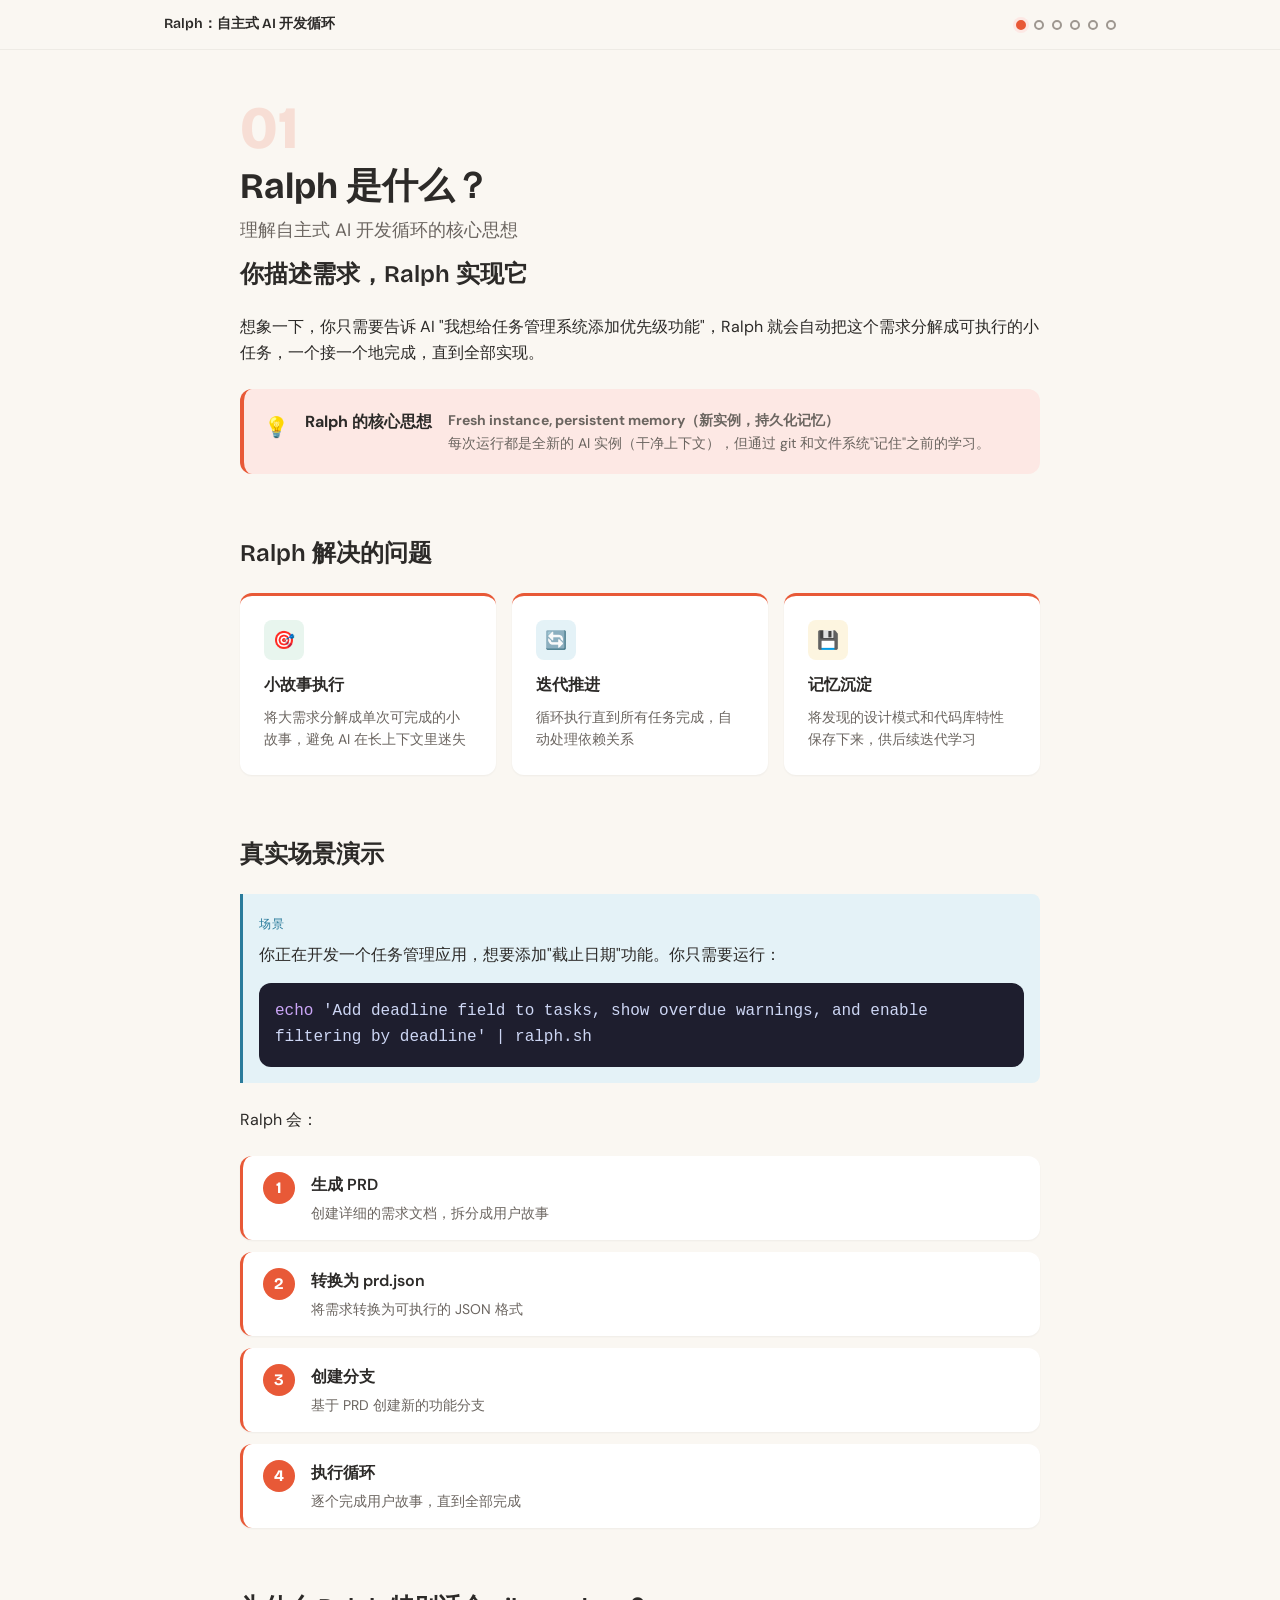
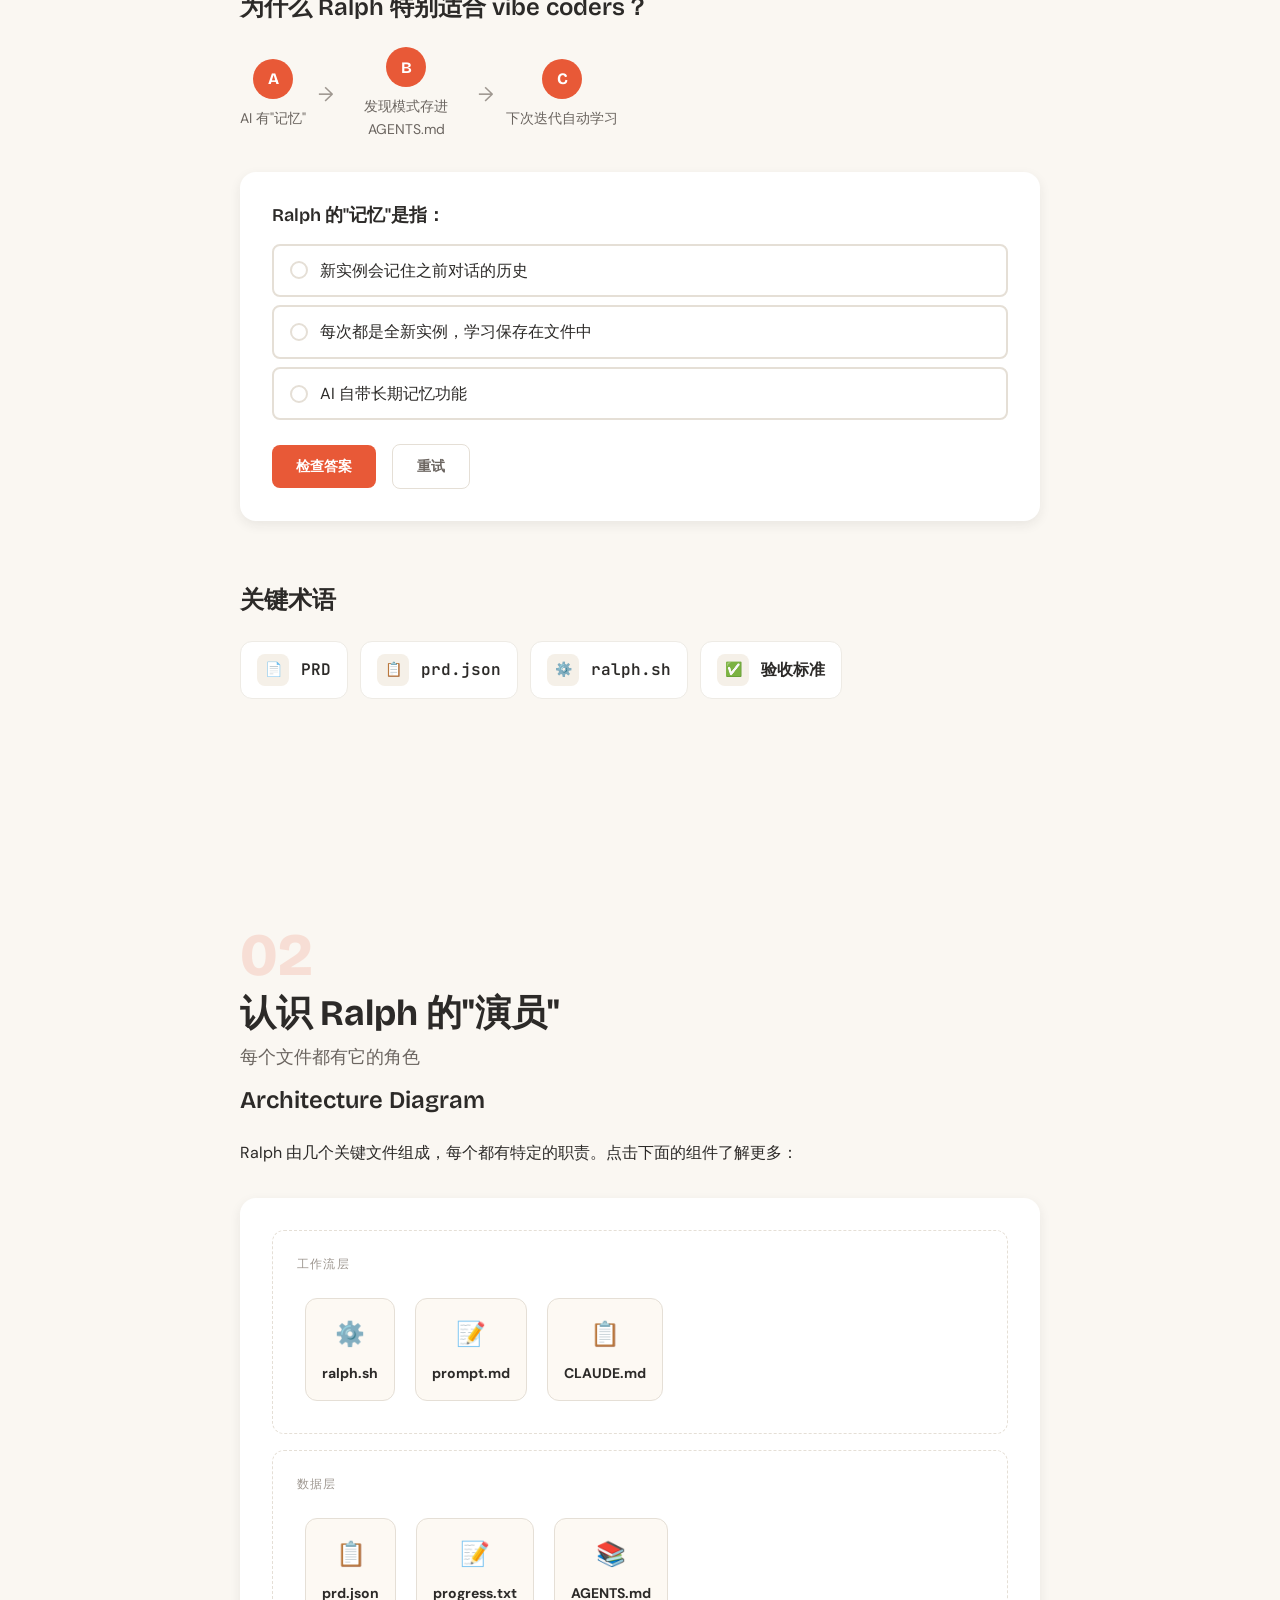
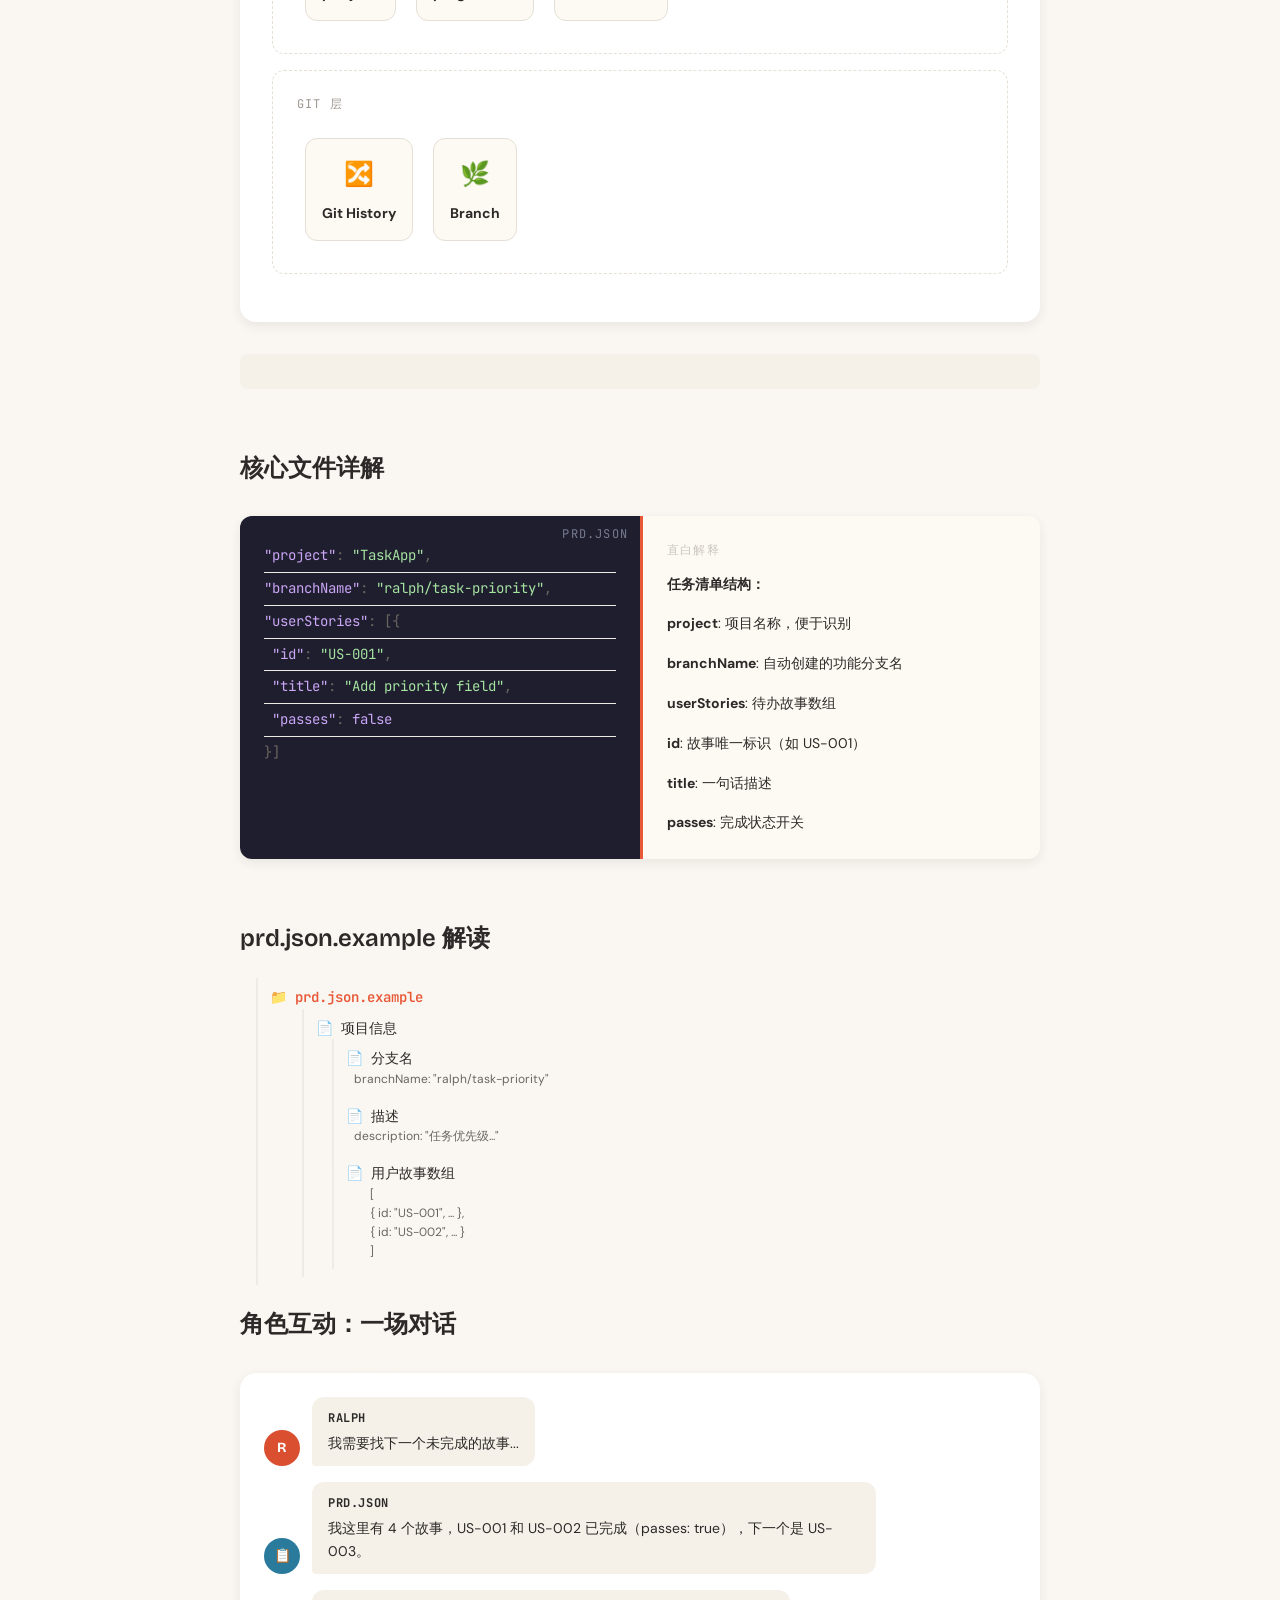
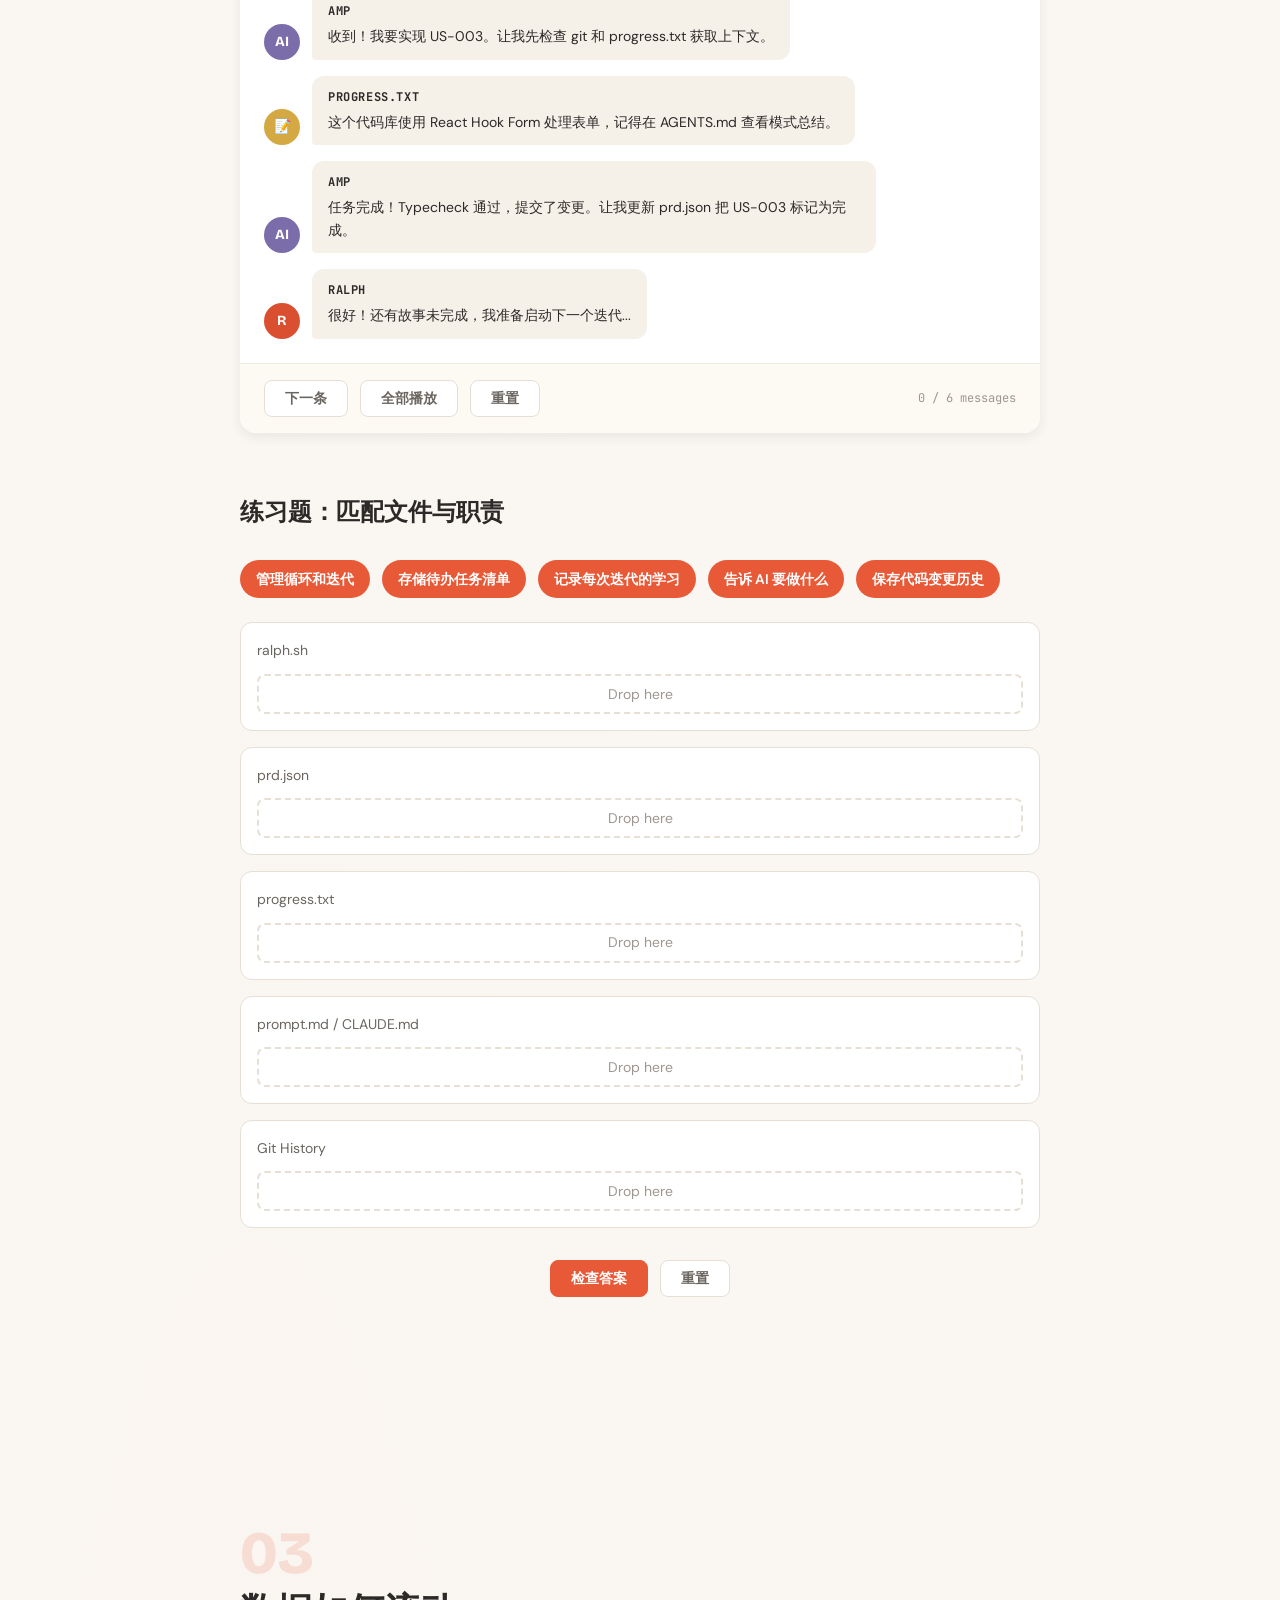
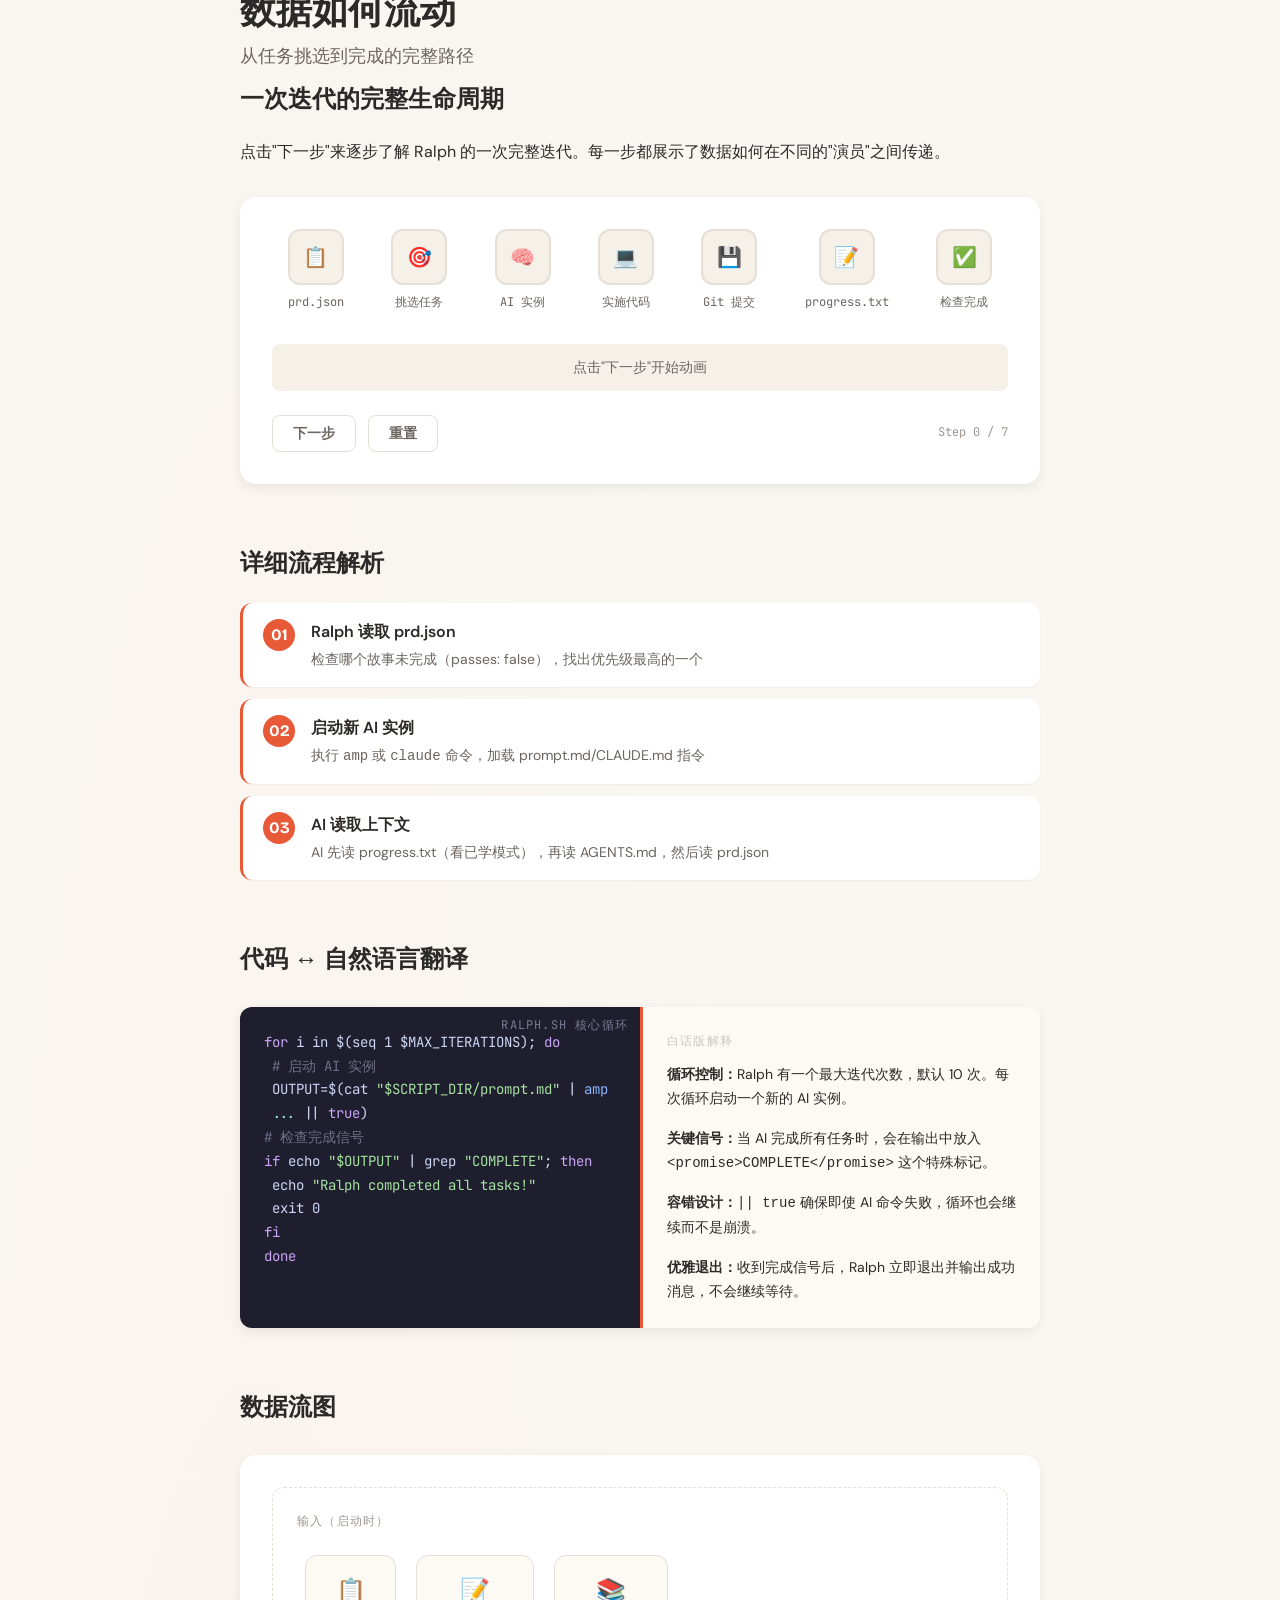
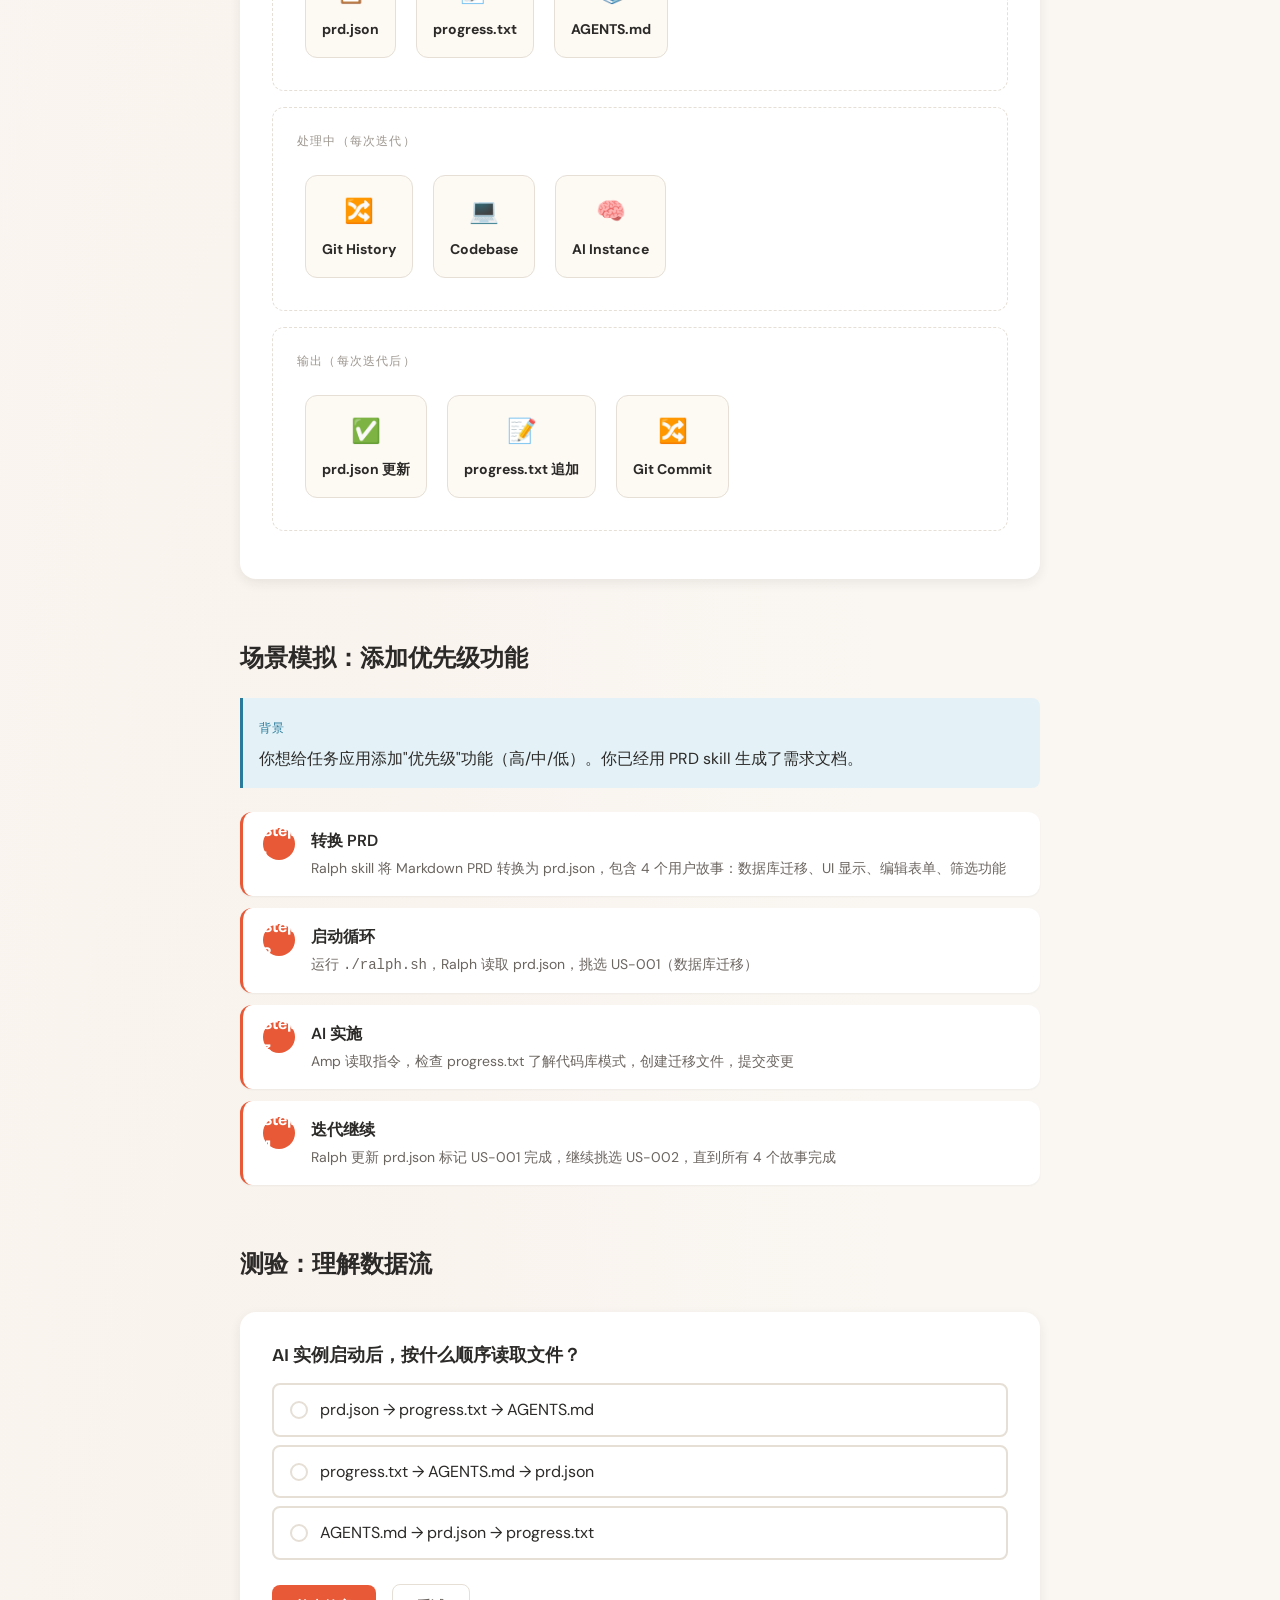
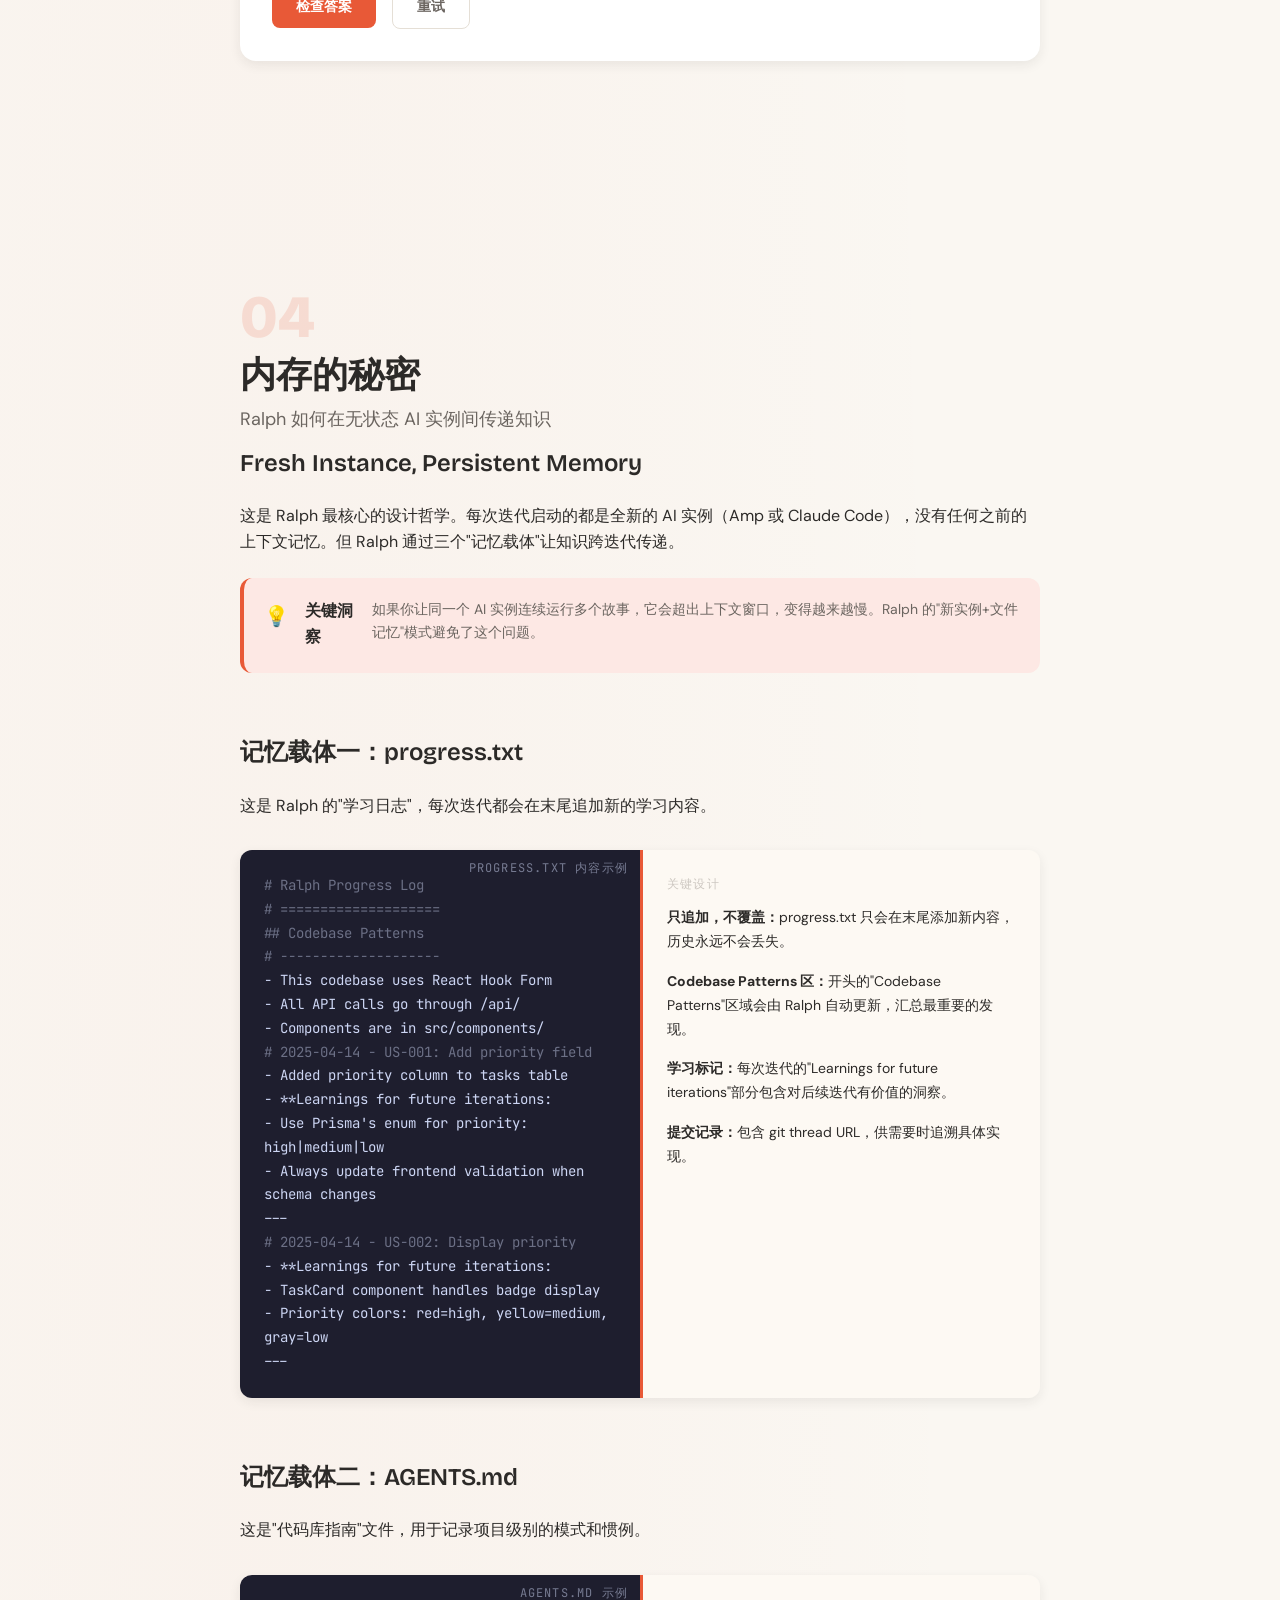
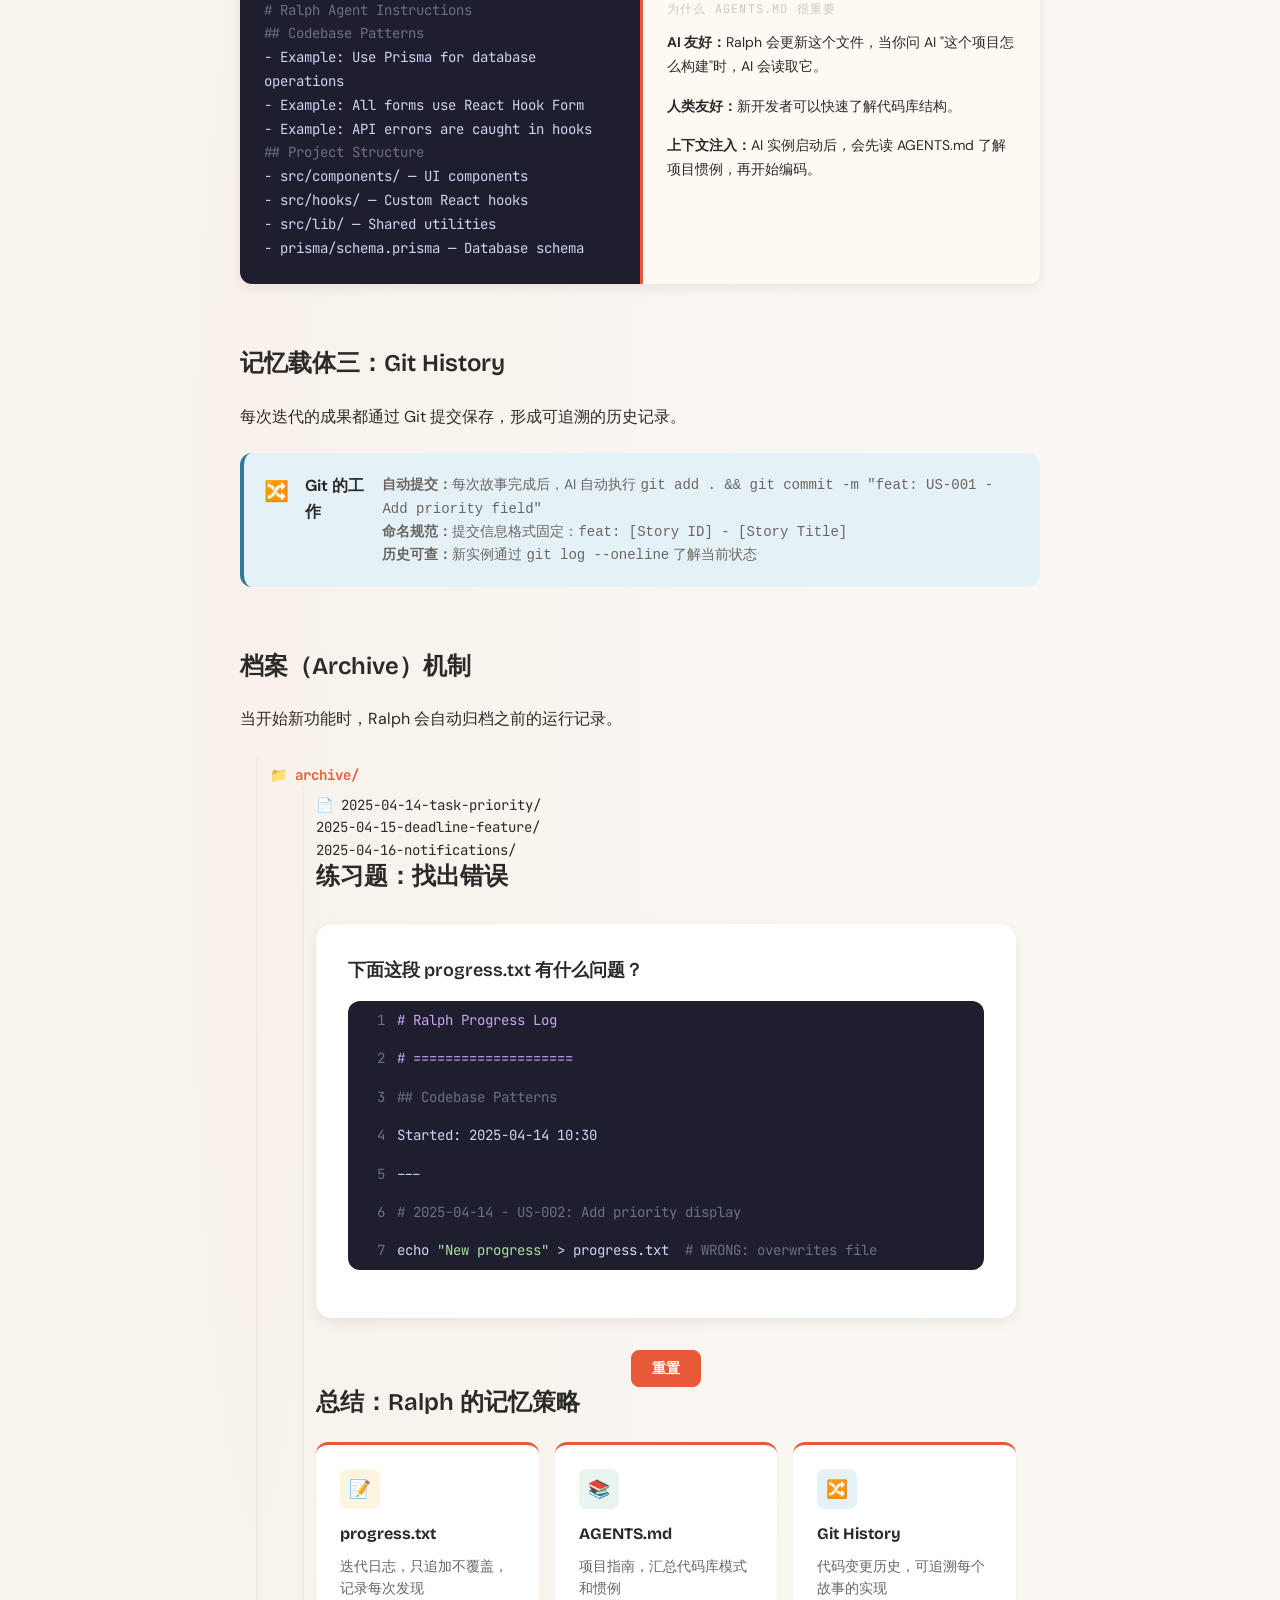
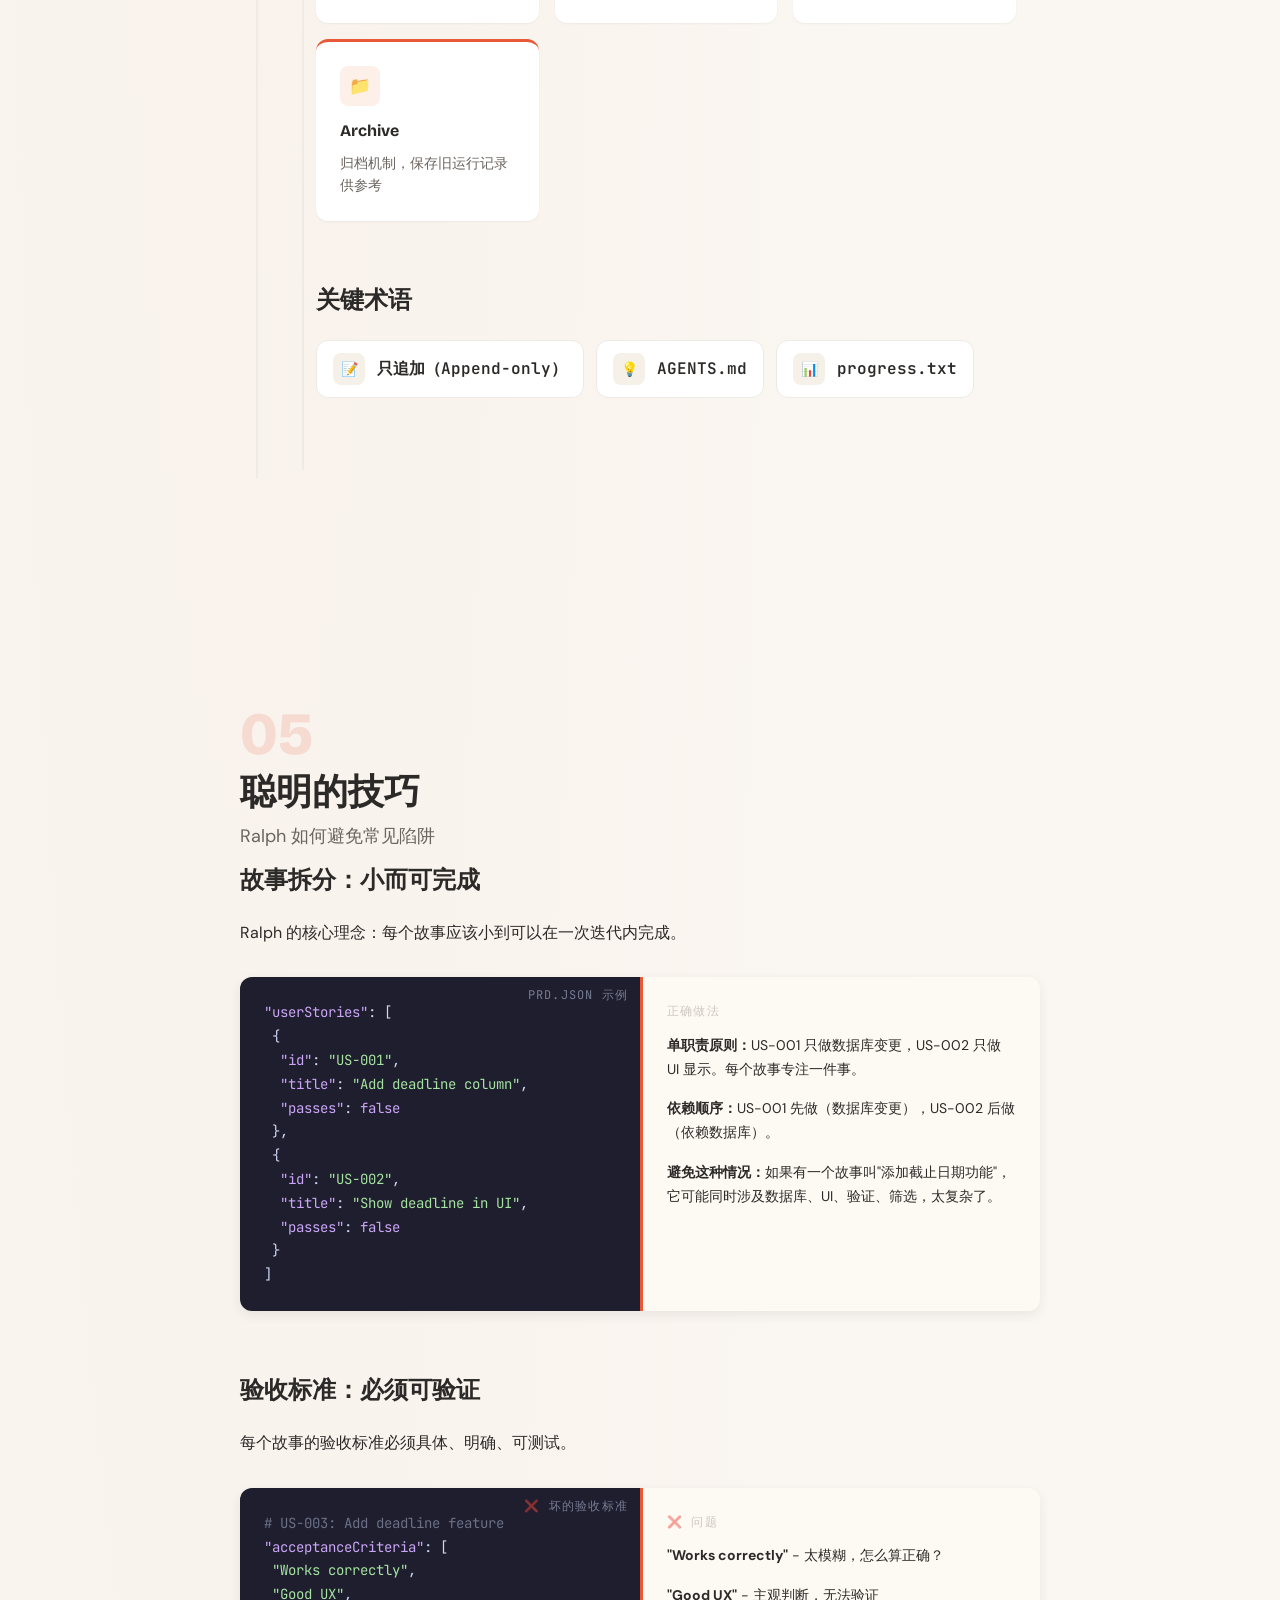
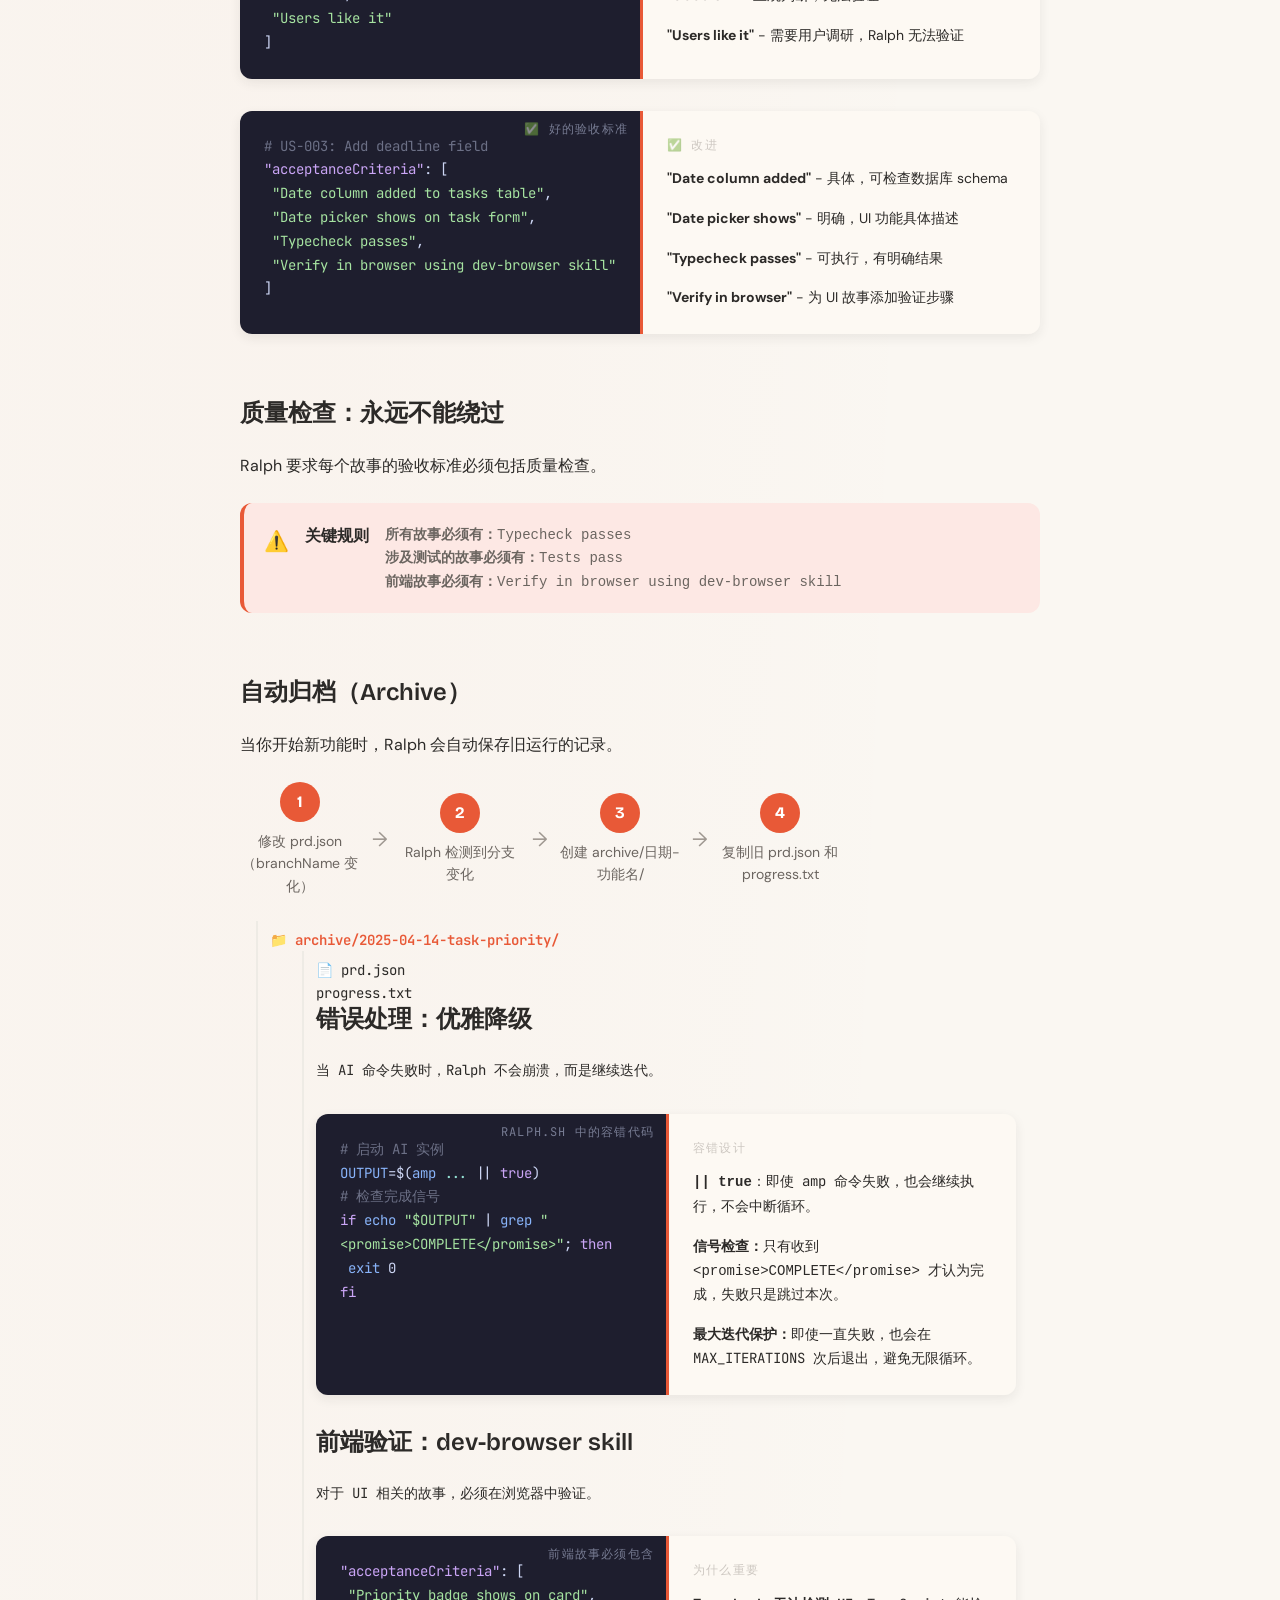
==== commit efdc77a8: "优化关键术语小结样式 - 添加 .term-summary、.term-item、.term-icon、.term-text 样式 - 改为水平布局、自动换行 - 更新 JavaScript 支持新术" ====
--- a/index.html
+++ b/index.html
@@ -174,7 +174,24 @@
 
     <div class="screen animate-in">
       <h2 class="screen-heading">关键术语</h2>
-      <p class="term" data-definition="Product Requirements Document，产品需求文档。描述要构建什么、为什么构建、以及如何判断完成。Ralph 会帮你生成它。">PRD</p>、<p class="term" data-definition="Ralph 用来存储待办事项的 JSON 文件。包含项目名称、分支名、描述和用户故事数组。每个故事有 id、标题、描述、验收标准、优先级和完成状态。">prd.json</p>、<p class="term" data-definition="Ralph 的循环执行文件。启动新的 AI 实例来完成任务，处理完成信号，管理迭代次数。">ralph.sh</p>、<p class="term" data-definition="可验证的具体要求。必须清晰、明确、可测试。例如'Typecheck passes'、'Verify in browser'。">验收标准</p>
+      <div class="term-summary">
+        <div class="term-item" data-definition="Product Requirements Document，产品需求文档。描述要构建什么、为什么构建、以及如何判断完成。Ralph 会帮你生成它。">
+          <span class="term-icon">📄</span>
+          <span class="term-text">PRD</span>
+        </div>
+        <div class="term-item" data-definition="Ralph 用来存储待办事项的 JSON 文件。包含项目名称、分支名、描述和用户故事数组。每个故事有 id、标题、描述、验收标准、优先级和完成状态。">
+          <span class="term-icon">📋</span>
+          <span class="term-text">prd.json</span>
+        </div>
+        <div class="term-item" data-definition="Ralph 的循环执行文件。启动新的 AI 实例来完成任务，处理完成信号，管理迭代次数。">
+          <span class="term-icon">⚙️</span>
+          <span class="term-text">ralph.sh</span>
+        </div>
+        <div class="term-item" data-definition="可验证的具体要求。必须清晰、明确、可测试。例如'Typecheck passes'、'Verify in browser'。">
+          <span class="term-icon">✅</span>
+          <span class="term-text">验收标准</span>
+        </div>
+      </div>
     </div>
   </div>
 </section><section class="module" id="module-2">
@@ -830,7 +847,20 @@
 
     <div class="screen animate-in">
       <h2 class="screen-heading">关键术语</h2>
-      <p class="term" data-definition="将新内容添加到文件末尾，而不是覆盖原有内容。progress.txt 使用追加模式，确保学习历史不被丢失。">只追加（Append-only）</p>、<p class="term" data-definition="Ralph 用于记录发现的代码库模式、惯例和设计决策的文件。由 Ralph 自动更新，供后续迭代学习。">AGENTS.md</p>、<p class="term" data-definition="Ralph 的迭代日志文件。每次迭代完成后追加新内容，记录完成的故事、修改的文件和学到的经验。">progress.txt</p>
+      <div class="term-summary">
+        <div class="term-item" data-definition="将新内容添加到文件末尾，而不是覆盖原有内容。progress.txt 使用追加模式，确保学习历史不被丢失。">
+          <span class="term-icon">📝</span>
+          <span class="term-text">只追加（Append-only）</span>
+        </div>
+        <div class="term-item" data-definition="Ralph 用于记录发现的代码库模式、惯例和设计决策的文件。由 Ralph 自动更新，供后续迭代学习。">
+          <span class="term-icon">💡</span>
+          <span class="term-text">AGENTS.md</span>
+        </div>
+        <div class="term-item" data-definition="Ralph 的迭代日志文件。每次迭代完成后追加新内容，记录完成的故事、修改的文件和学到的经验。">
+          <span class="term-icon">📊</span>
+          <span class="term-text">progress.txt</span>
+        </div>
+      </div>
     </div>
   </div>
 </section><section class="module" id="module-5">
--- a/styles.css
+++ b/styles.css
@@ -1006,6 +1006,57 @@
   color: var(--color-text-secondary);
 }
 
+/* ── KEY TERMS SUMMARY ──────────────────────────────────────── */
+.term-summary {
+  display: flex;
+  flex-direction: row;
+  flex-wrap: wrap;
+  gap: var(--space-3);
+  margin-top: var(--space-4);
+}
+
+.term-item {
+  display: flex;
+  align-items: center;
+  gap: var(--space-3);
+  padding: var(--space-3) var(--space-4);
+  background: var(--color-surface);
+  border-radius: var(--radius-md);
+  border: 1px solid var(--color-border-light);
+  cursor: pointer;
+  transition: all var(--duration-fast);
+  position: relative;
+}
+
+.term-item:hover {
+  border-color: var(--color-accent);
+  background: var(--color-accent-light);
+  transform: translateX(4px);
+}
+
+.term-icon {
+  width: 32px; height: 32px;
+  border-radius: var(--radius-sm);
+  background: var(--color-bg-warm);
+  display: flex;
+  align-items: center;
+  justify-content: center;
+  font-size: var(--text-sm);
+  flex-shrink: 0;
+  color: var(--color-accent);
+}
+
+.term-text {
+  font-family: var(--font-mono);
+  font-size: var(--text-base);
+  font-weight: 600;
+  color: var(--color-text);
+}
+
+.term-item:hover .term-text {
+  color: var(--color-accent);
+}
+
 /* ── GLOSSARY TOOLTIPS ──────────────────────────────────────── */
 .term {
   border-bottom: 1.5px dashed var(--color-accent-muted);
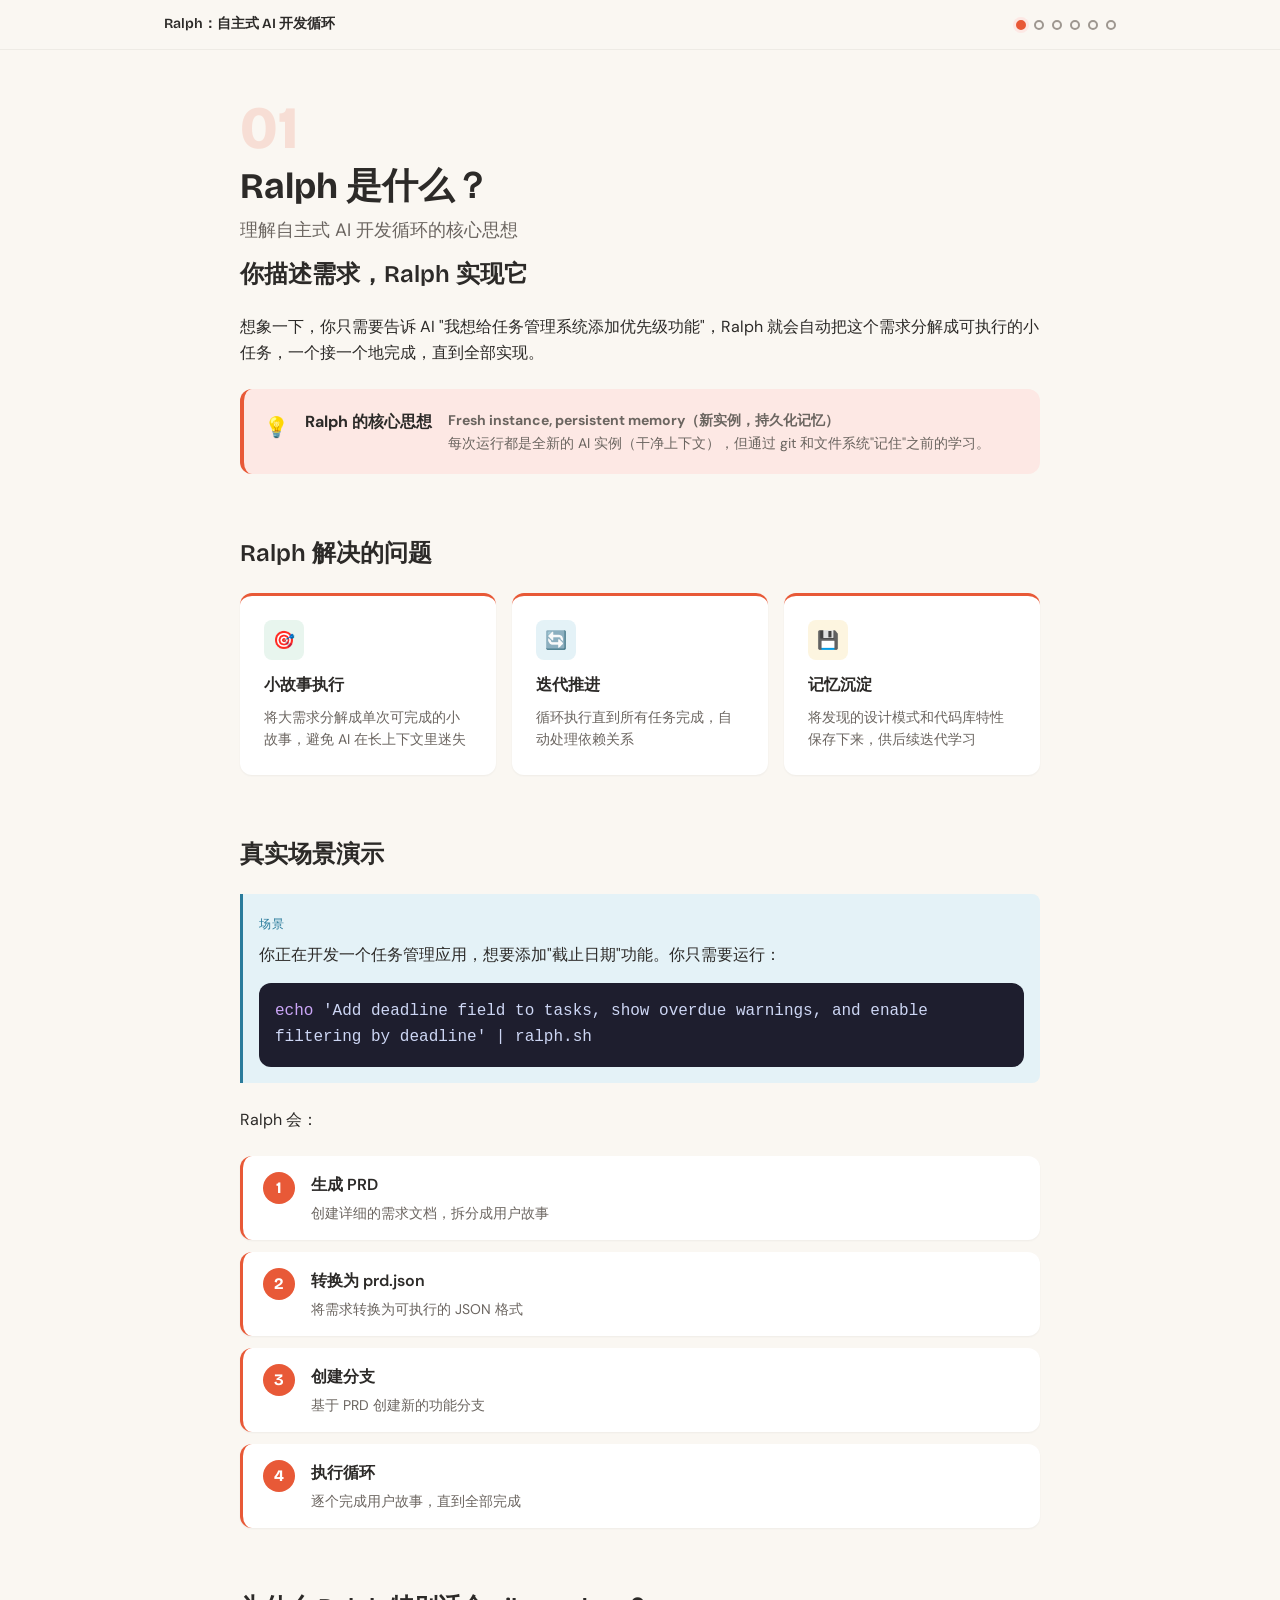
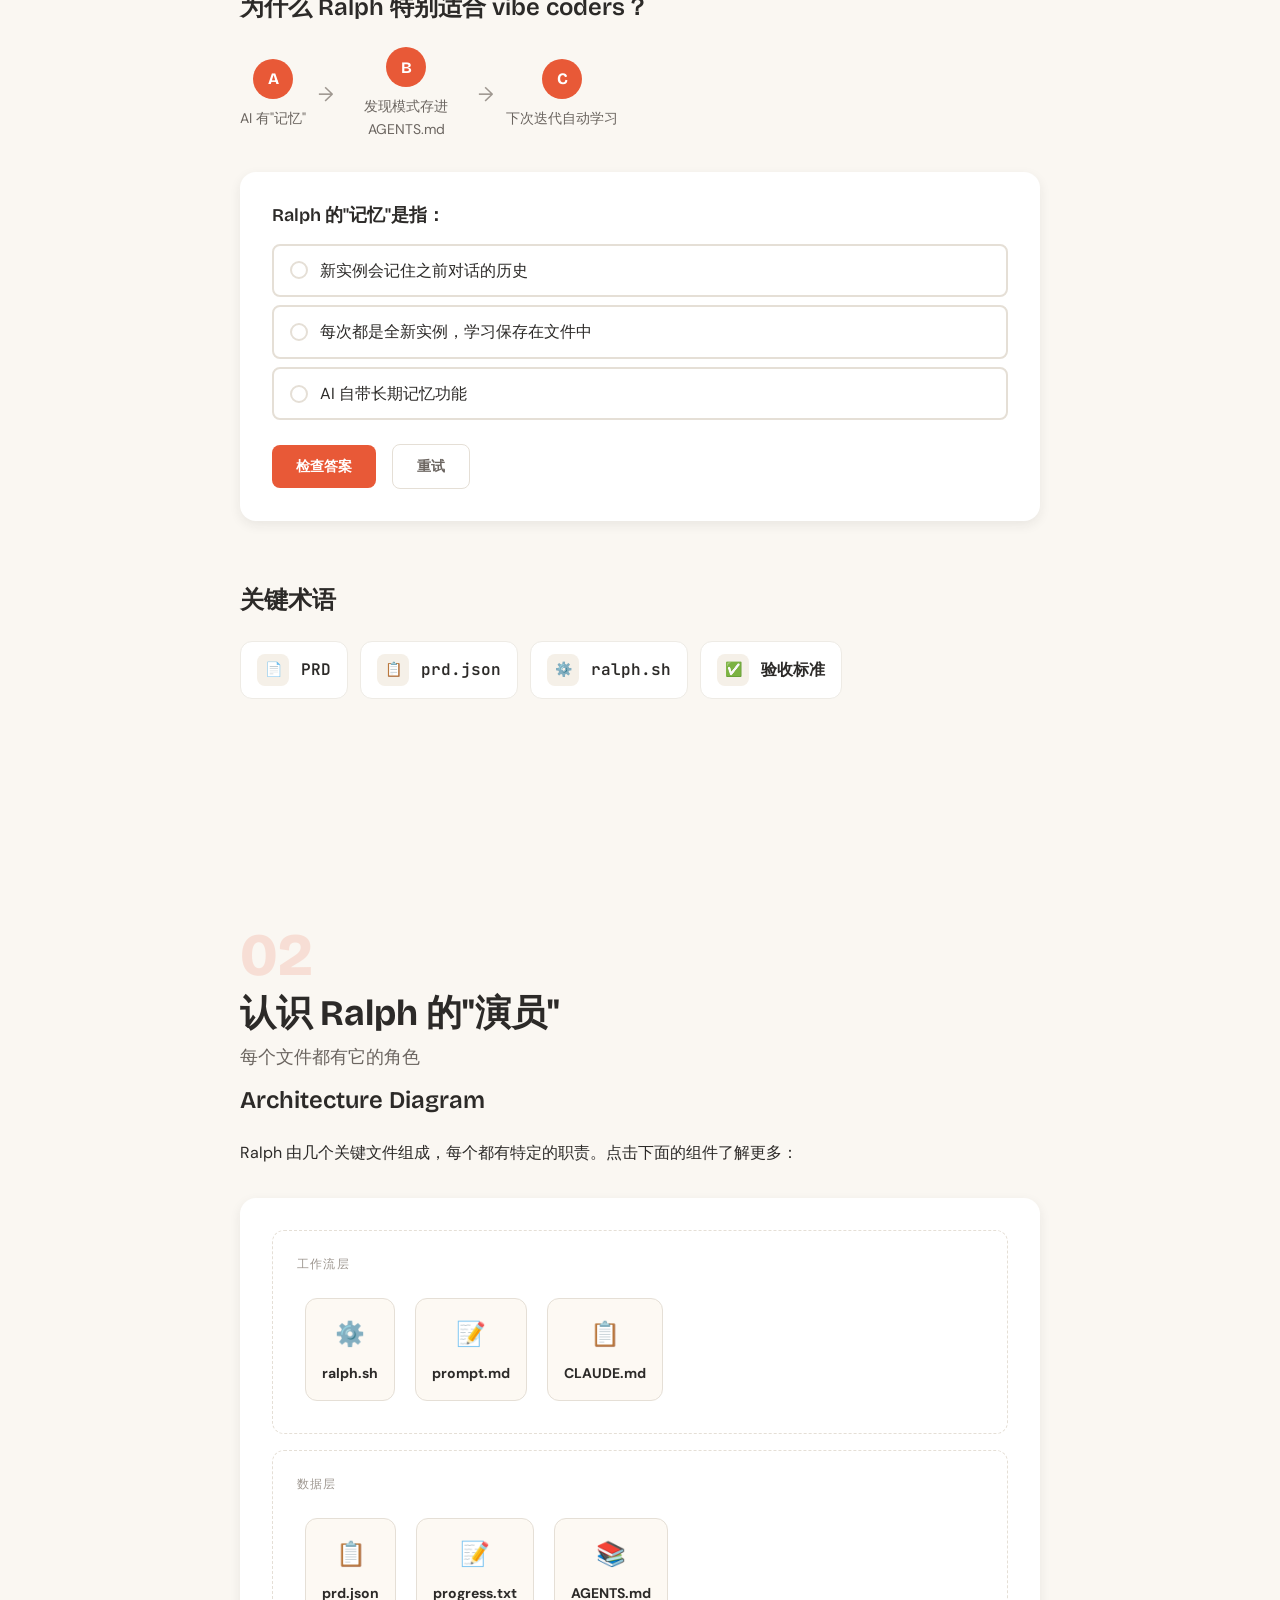
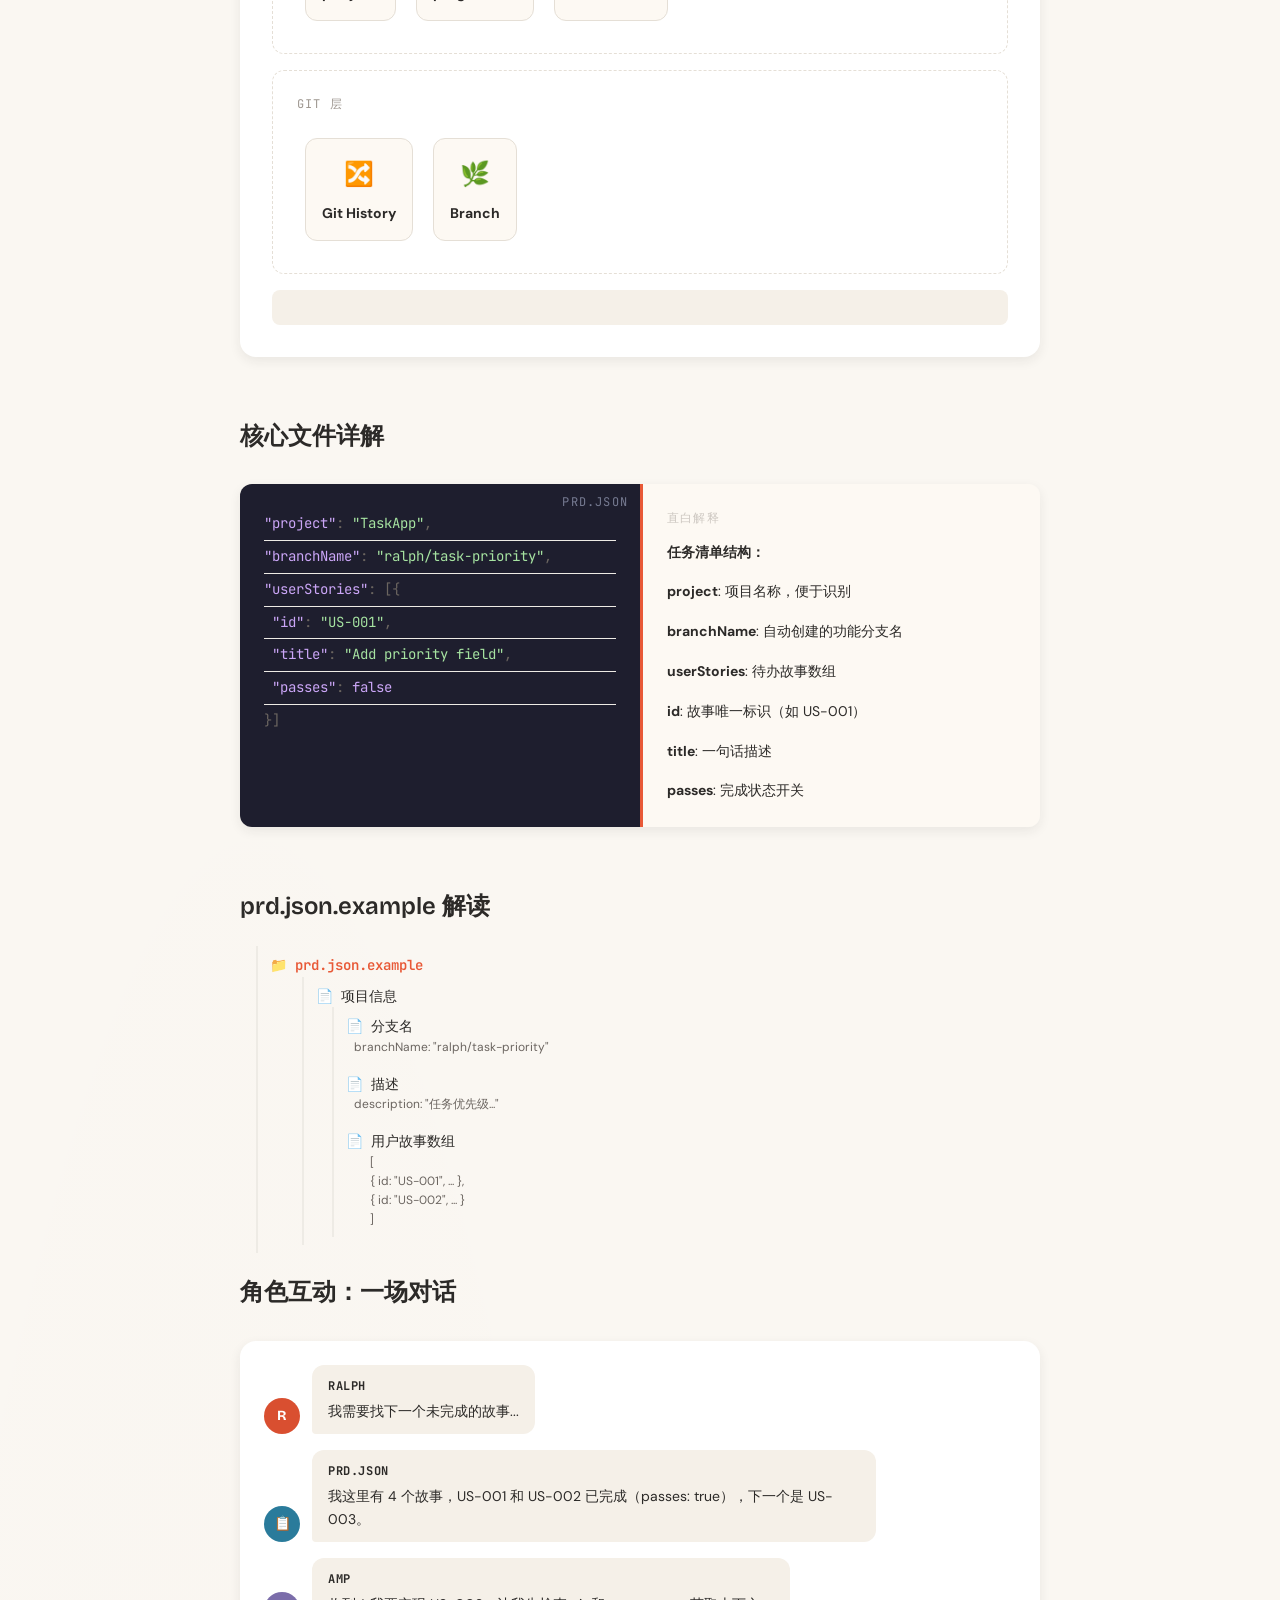
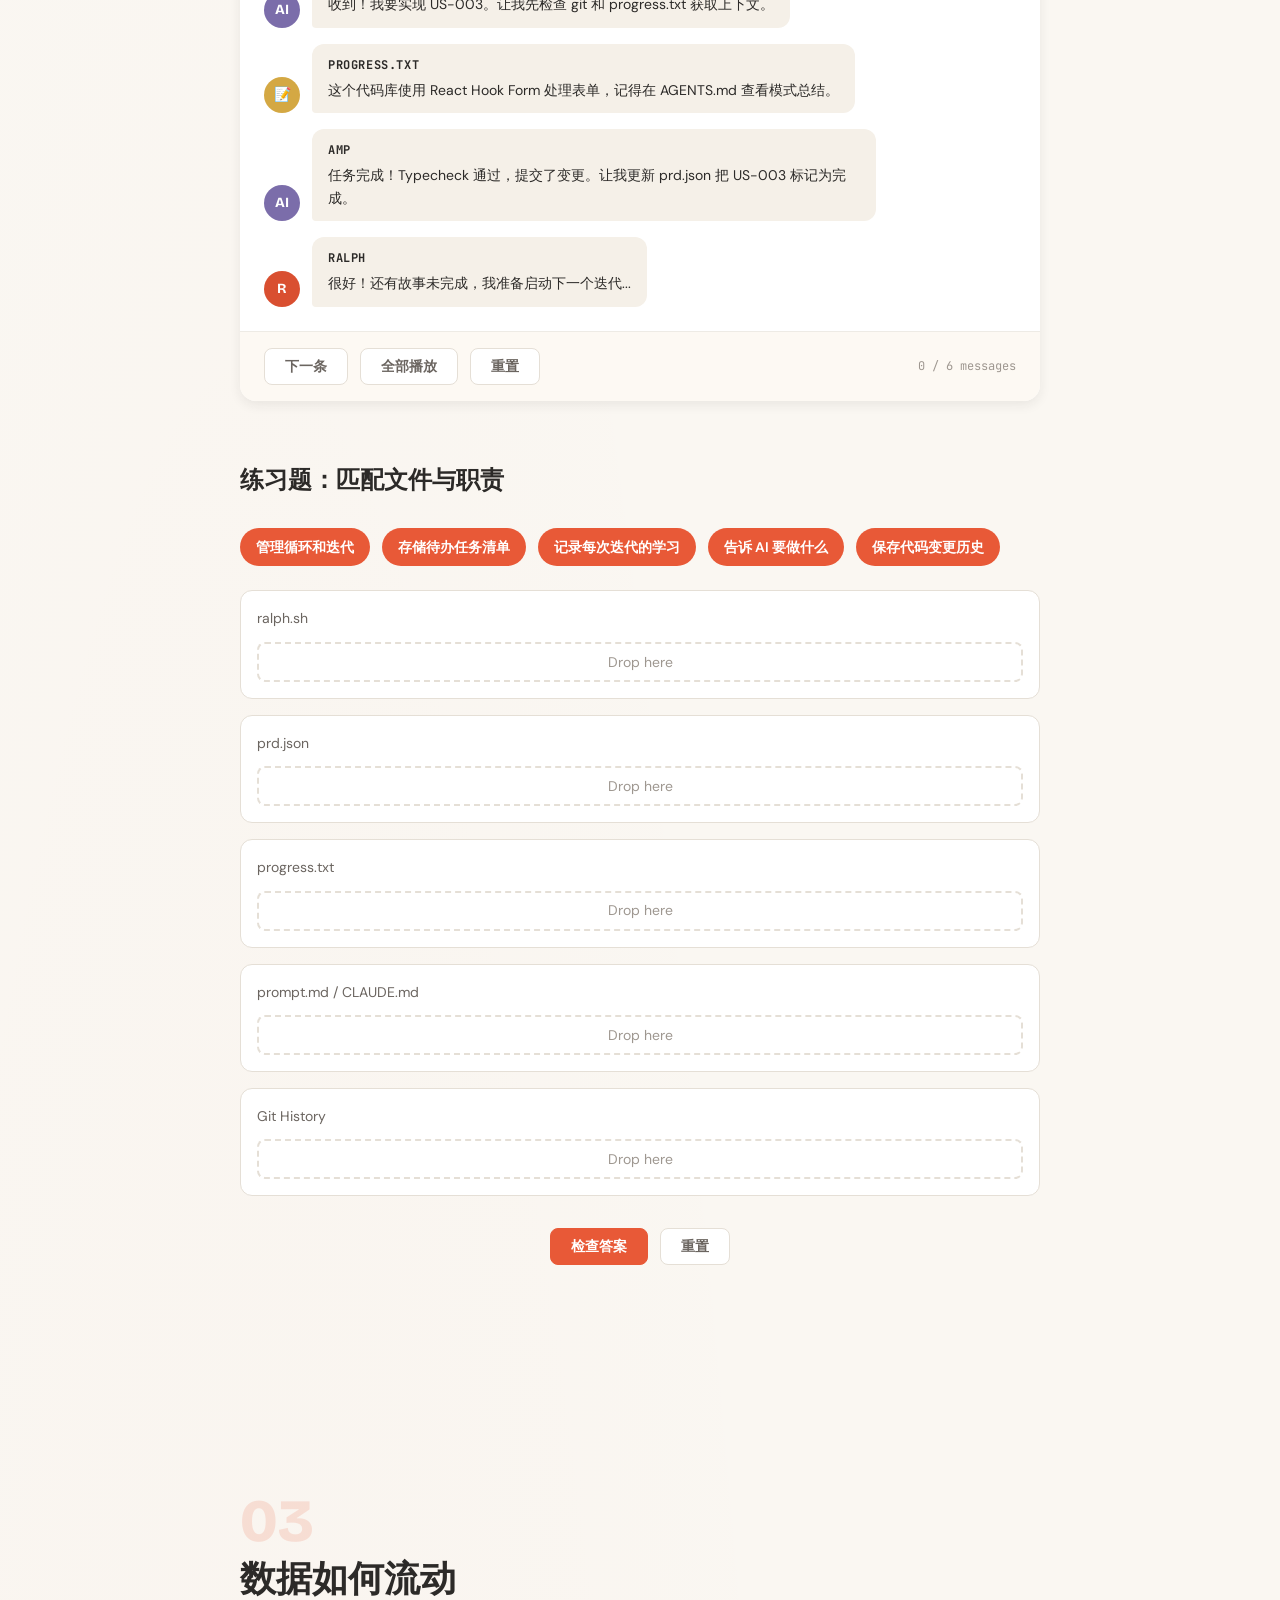
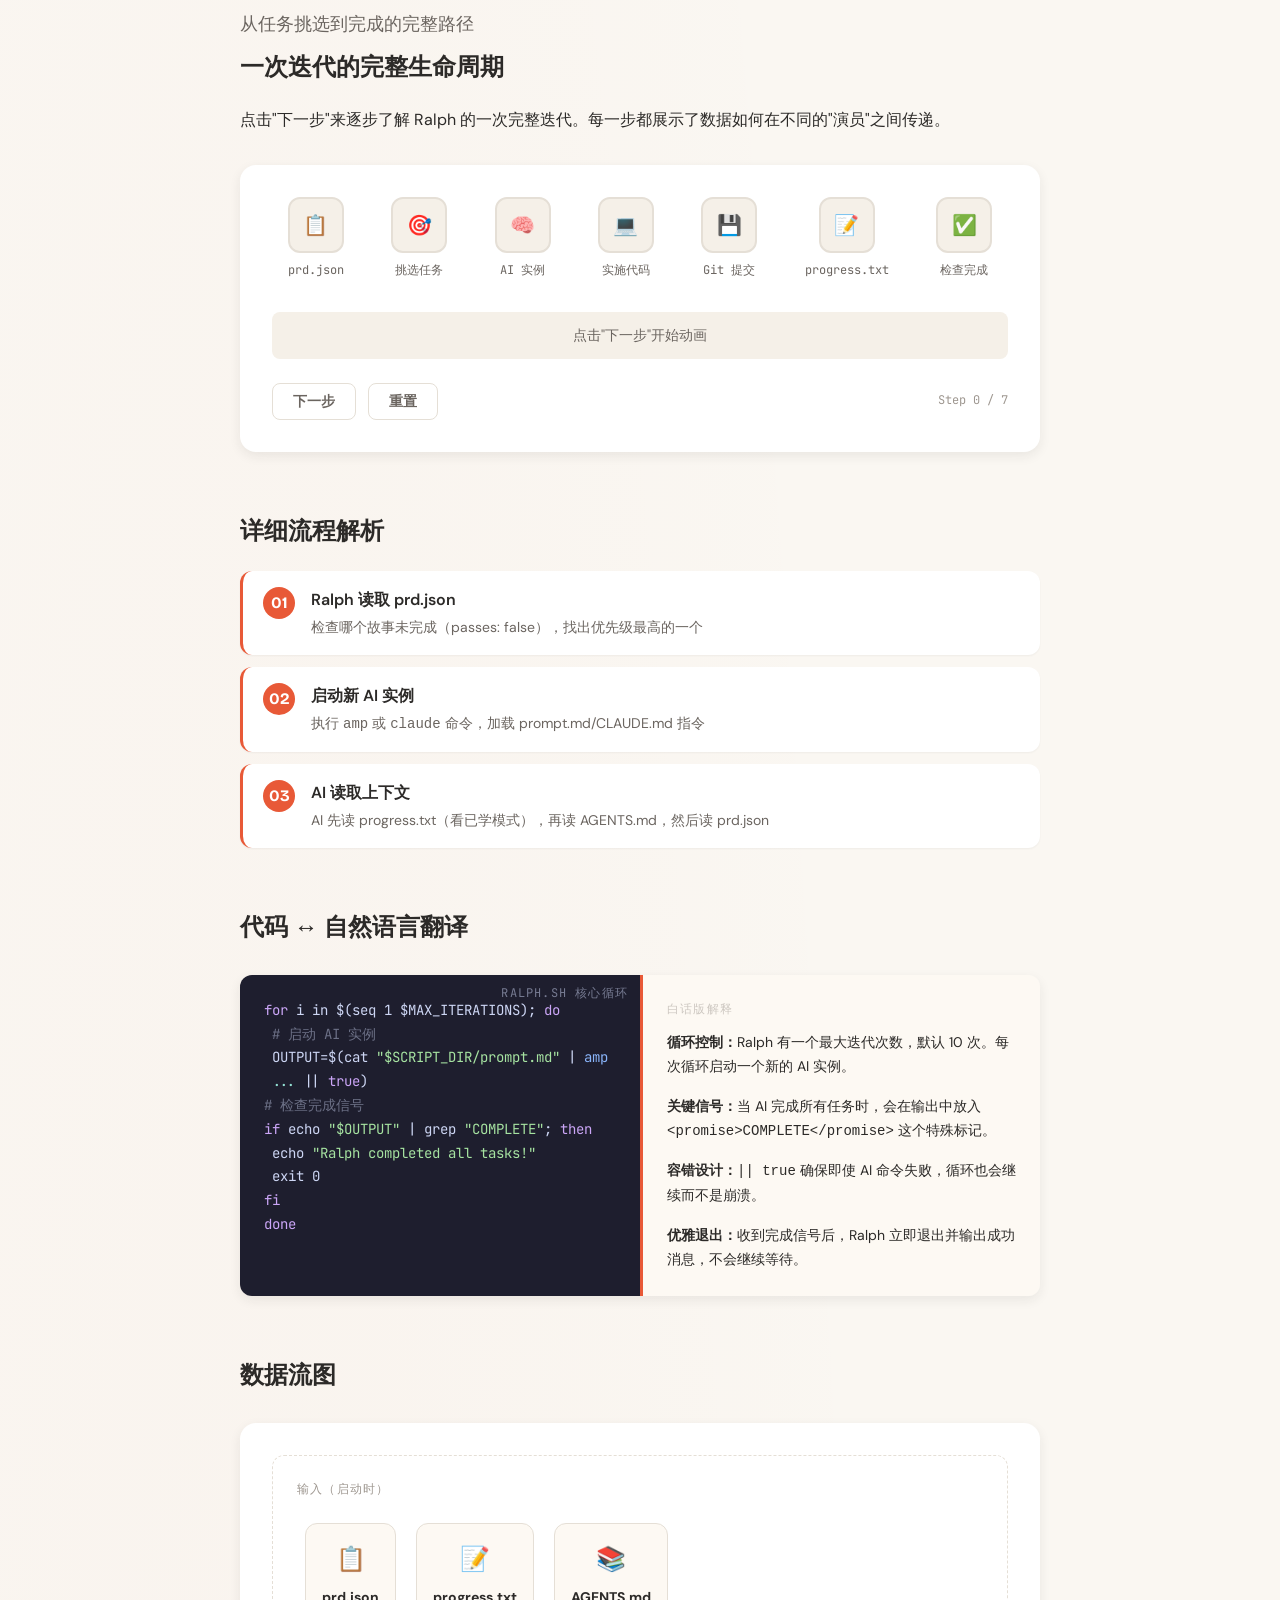
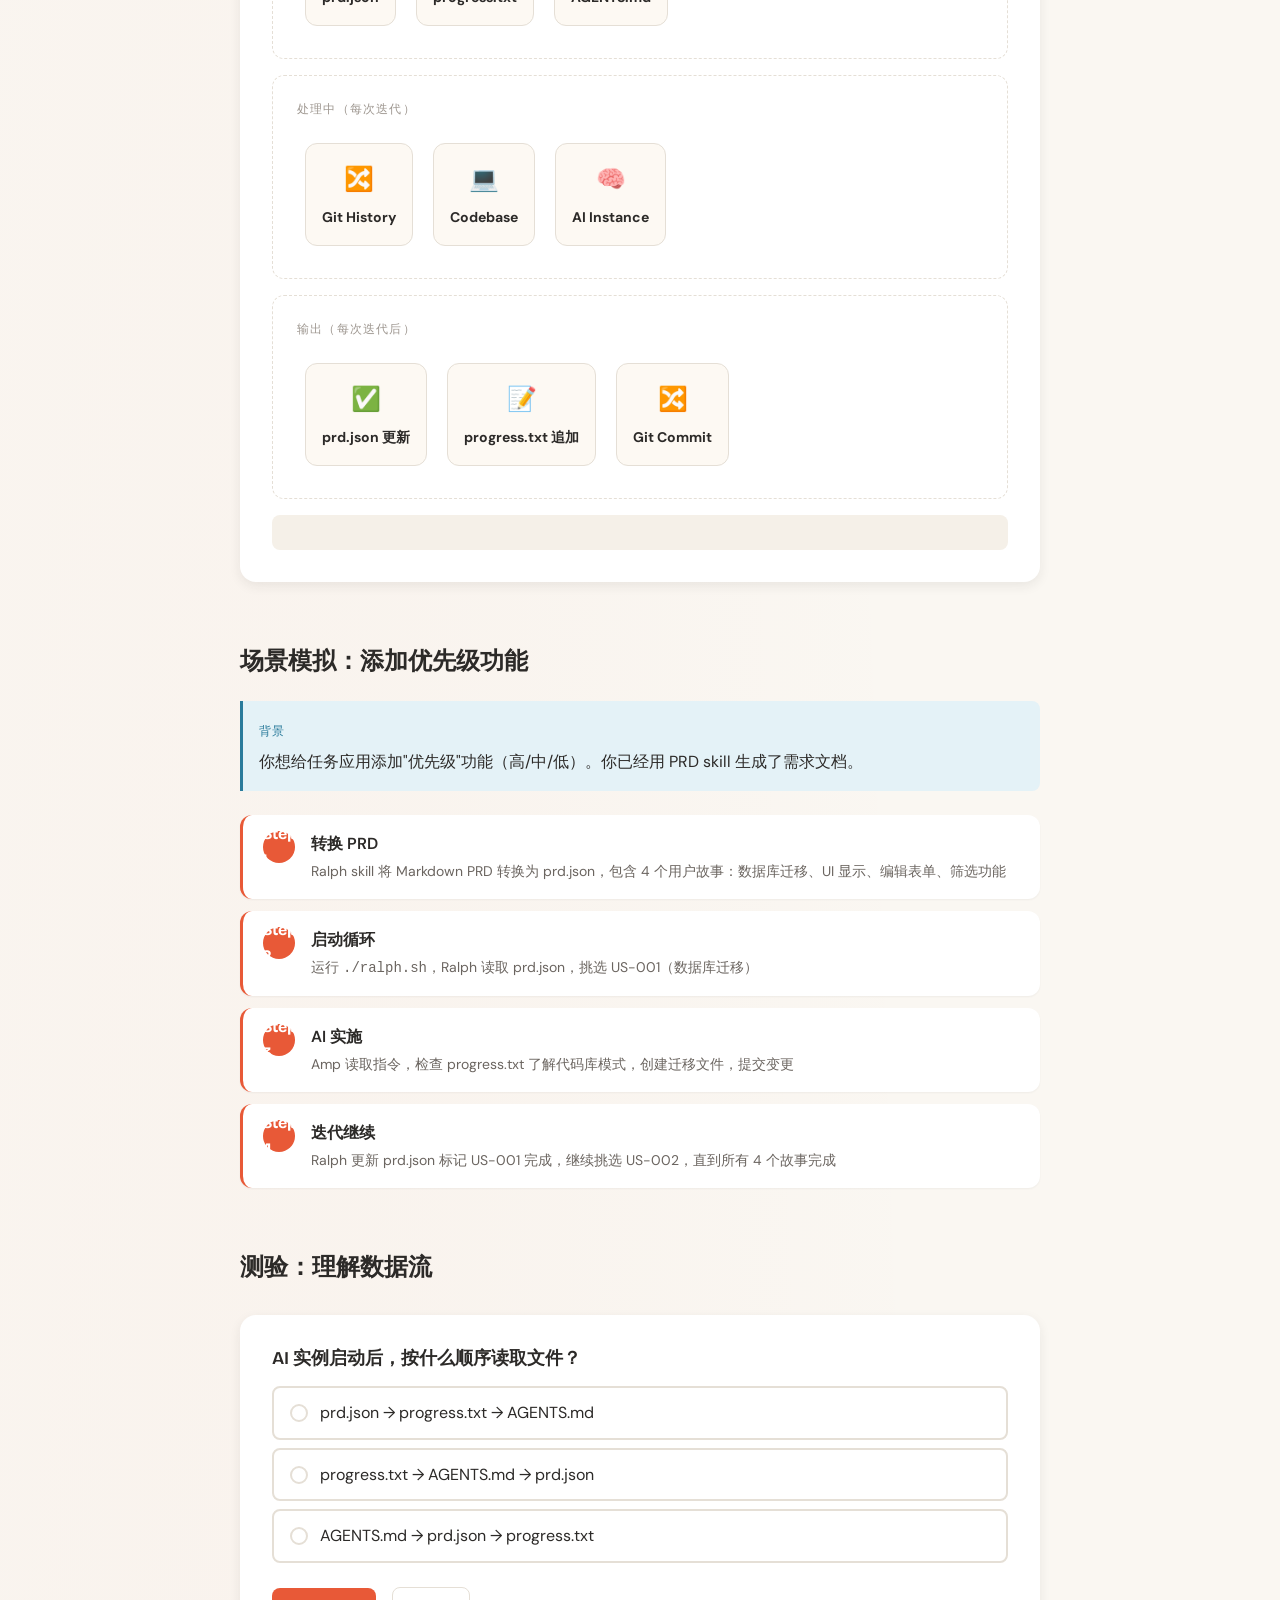
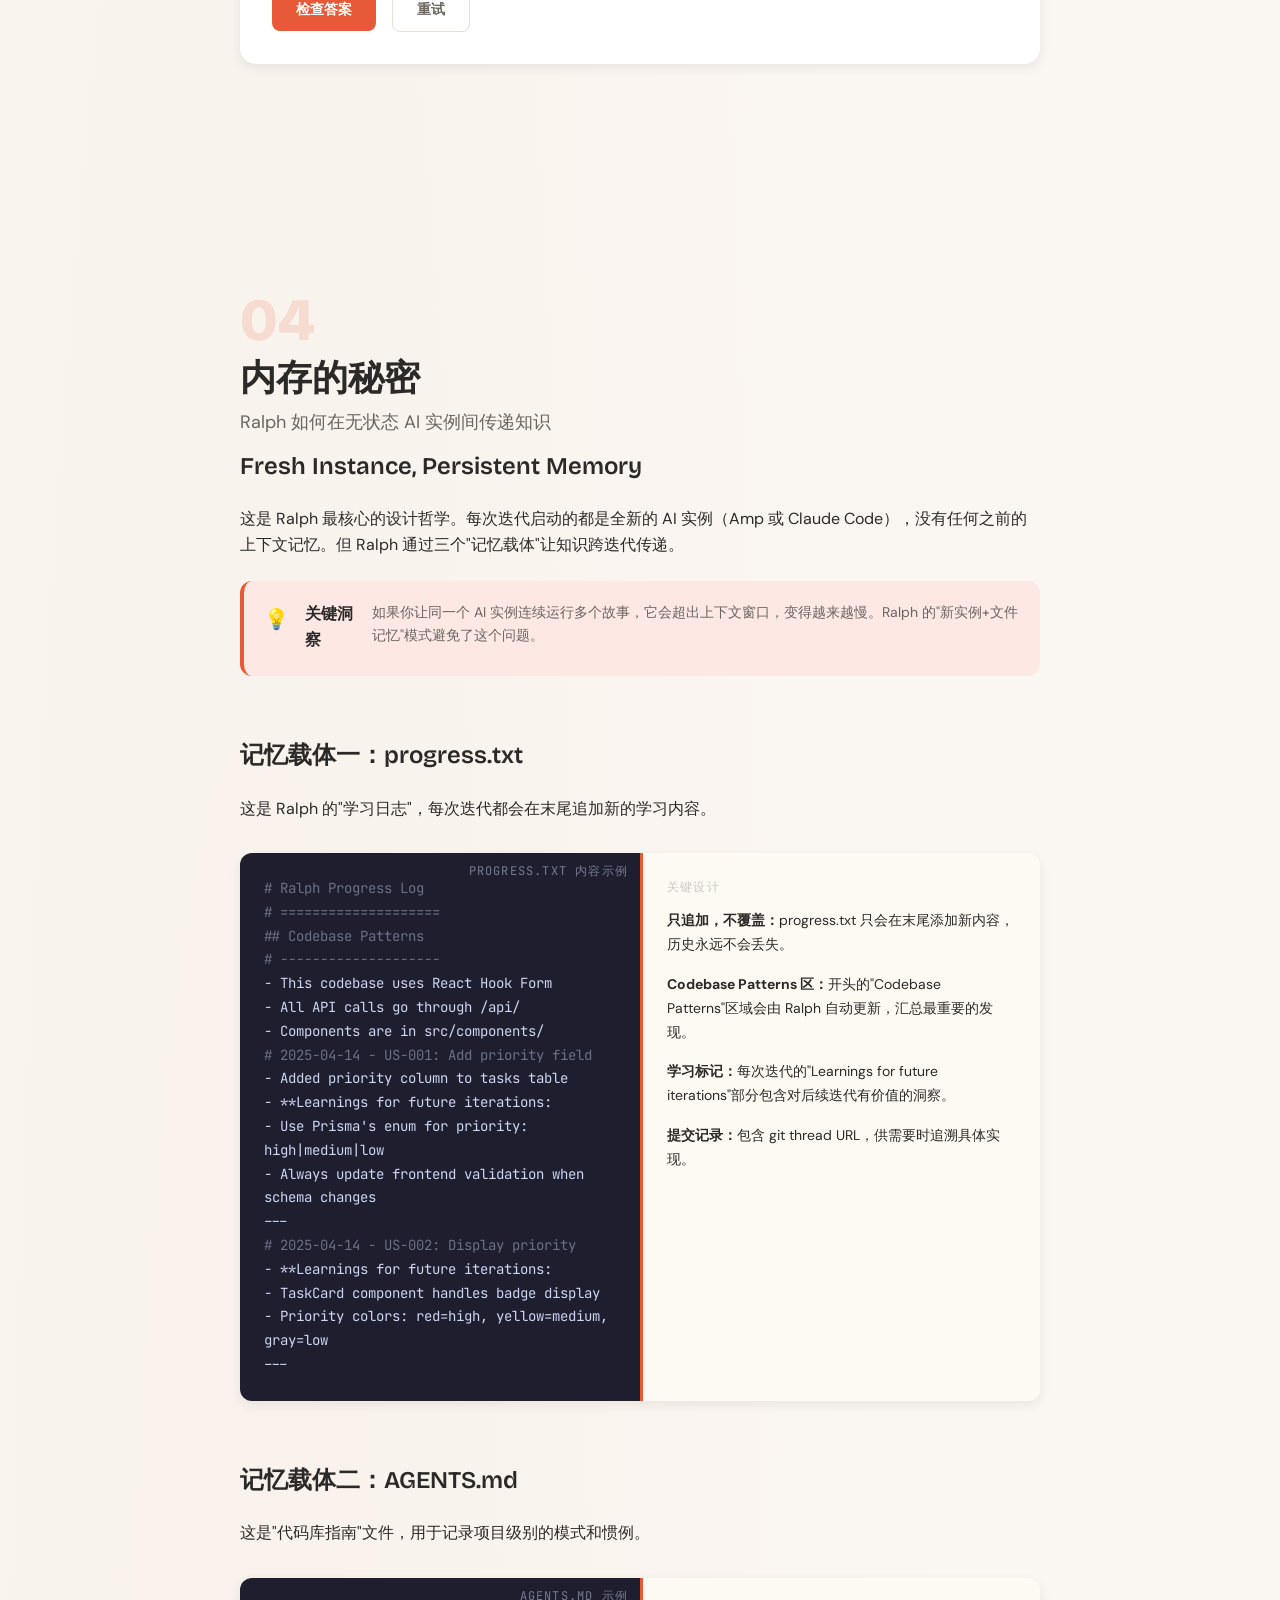
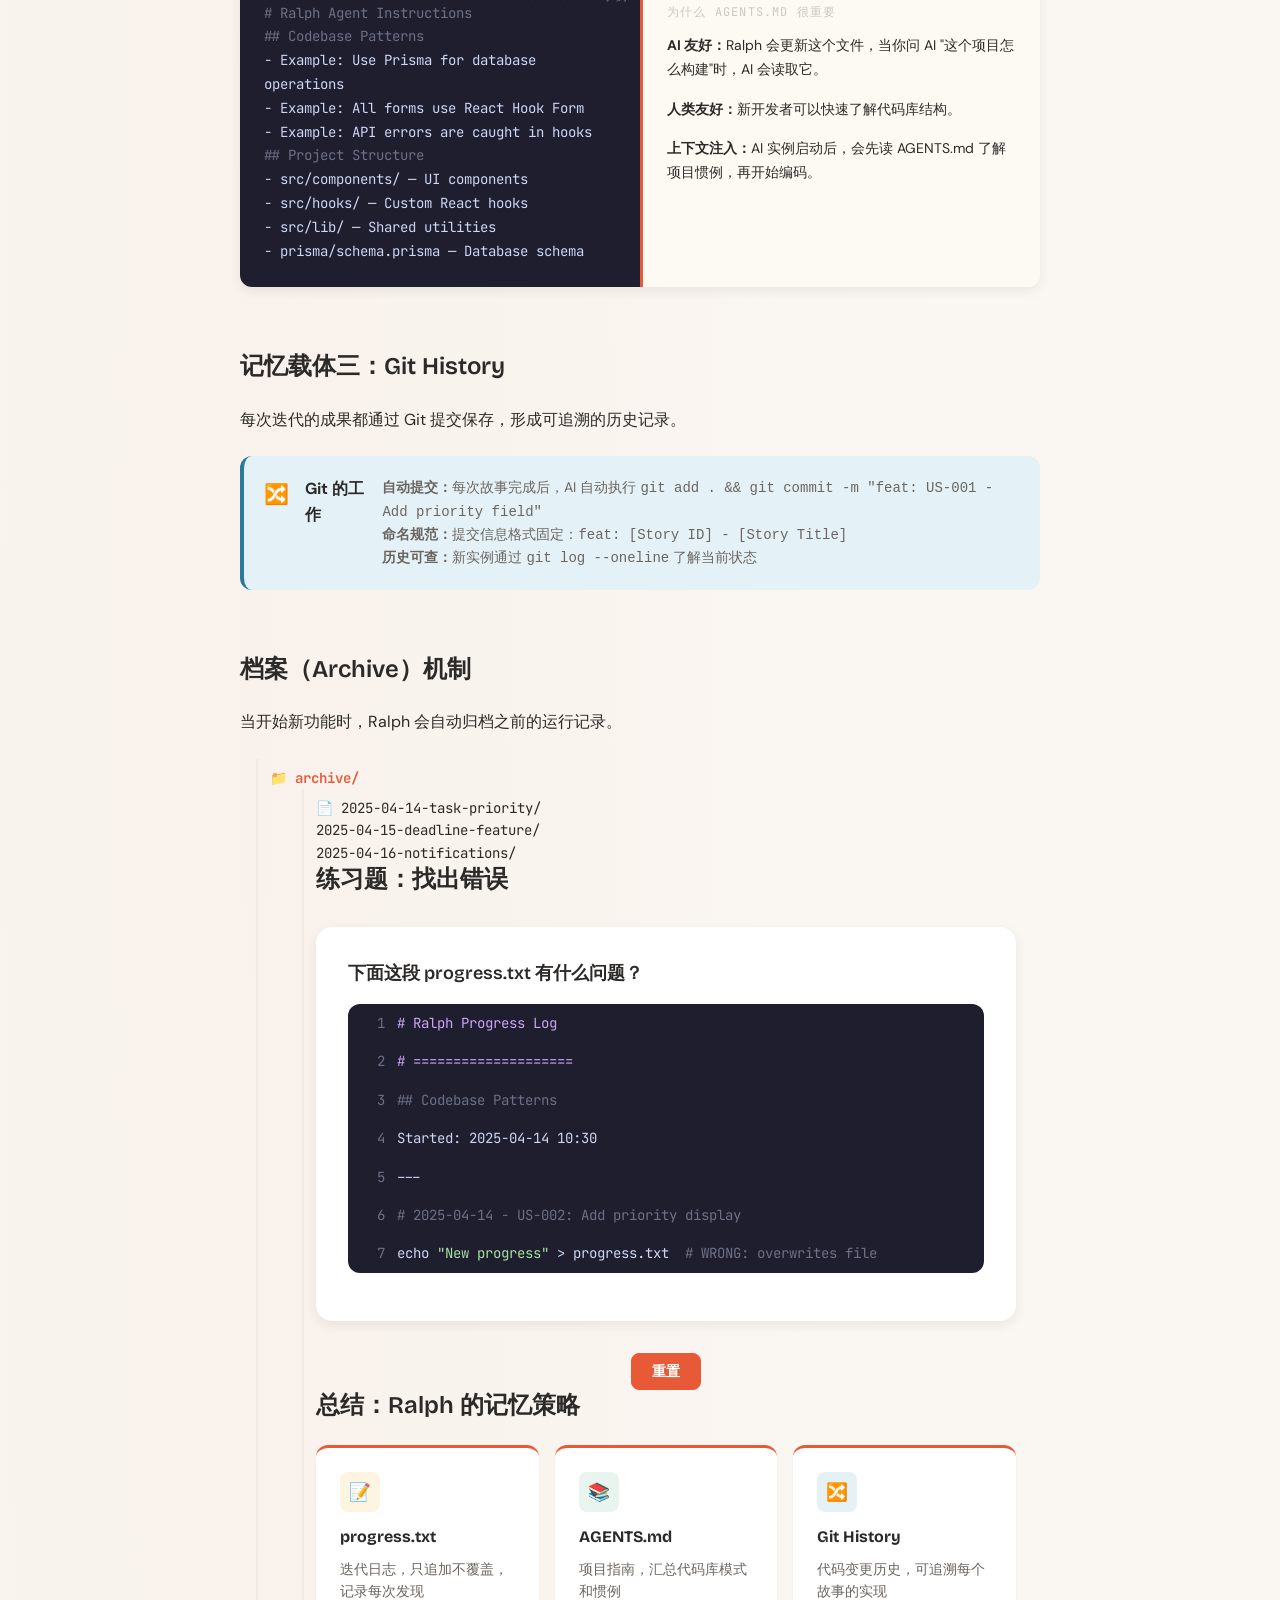
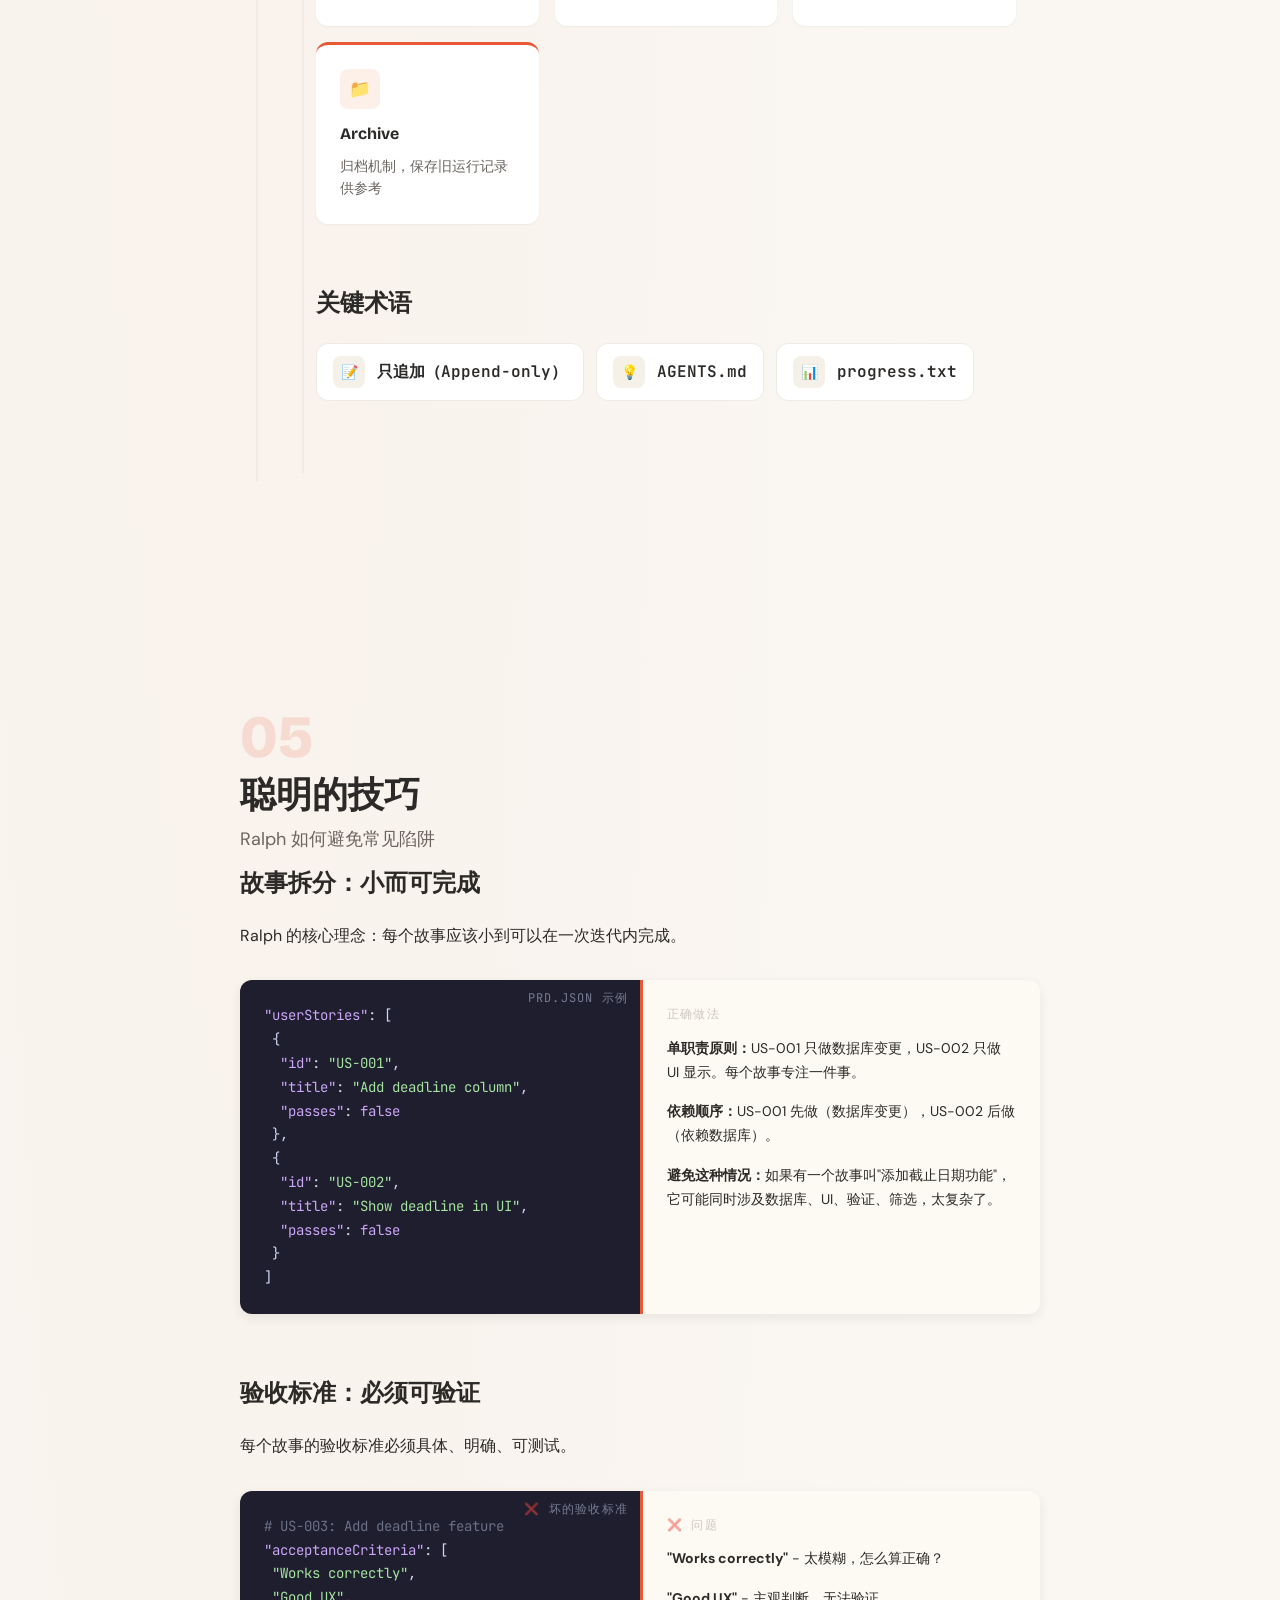
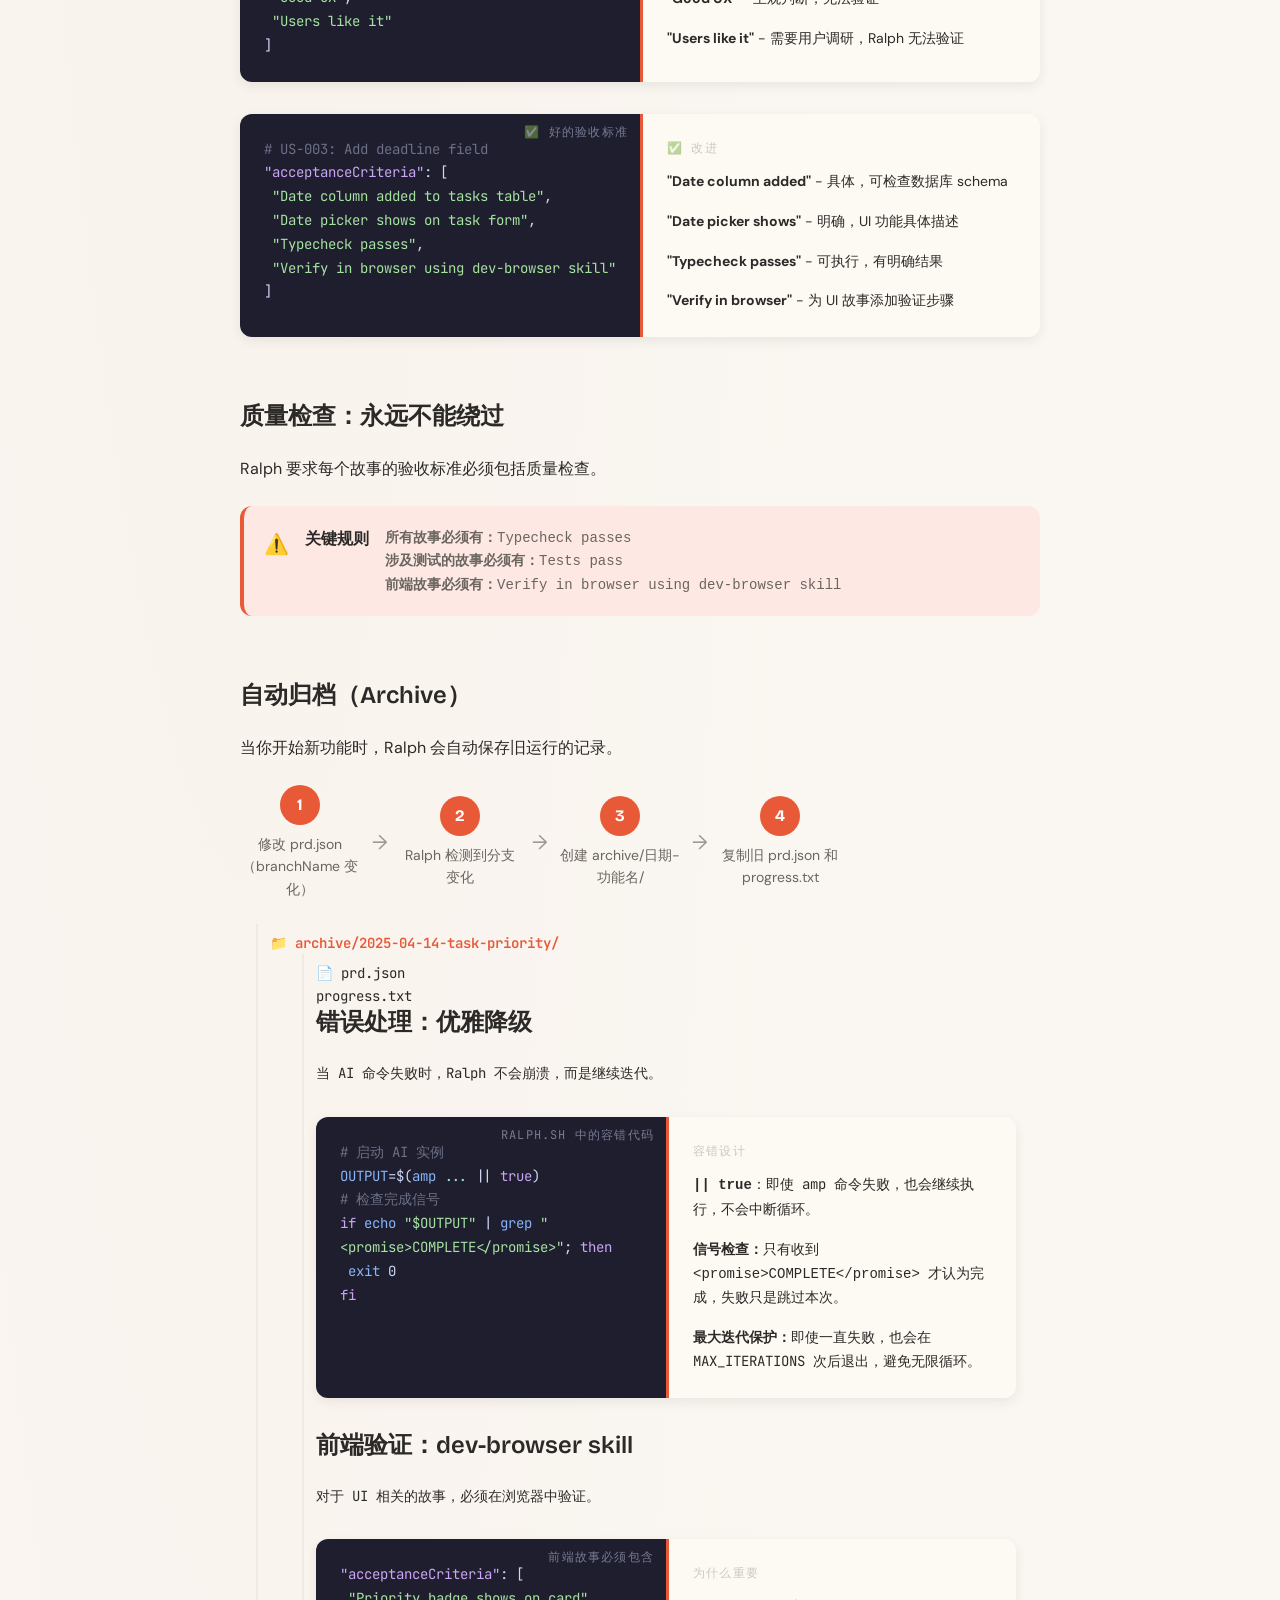
==== commit 77af0215: "Add descriptions to architecture diagram components" ====
--- a/index.html
+++ b/index.html
@@ -248,8 +248,8 @@
             <span><strong>Branch</strong></span>
           </div>
         </div>
-      </div>
-      <div class="arch-description" style="margin-top: var(--space-4);"></div>
+        <div class="arch-description" style="margin-top: var(--space-4);"></div>
+      </div>
     </div>
 
     <div class="screen animate-in">
@@ -537,15 +537,15 @@
       <div class="arch-diagram">
         <div class="arch-zone">
           <div class="arch-zone-label">输入（启动时）</div>
-          <div class="arch-component" style="cursor: default;">
+          <div class="arch-component" data-desc="任务清单 JSON 文件。Ralph 读取它以确定需要完成的故事。">
             <span class="arch-icon">📋</span>
             <span><strong>prd.json</strong></span>
           </div>
-          <div class="arch-component" style="cursor: default;">
+          <div class="arch-component" data-desc="学习日志文件。AI 读取它了解之前迭代学到的模式和代码库特性。">
             <span class="arch-icon">📝</span>
             <span><strong>progress.txt</strong></span>
           </div>
-          <div class="arch-component" style="cursor: default;">
+          <div class="arch-component" data-desc="项目指南文件。记录代码库结构、编码规范和发现的设计模式。">
             <span class="arch-icon">📚</span>
             <span><strong>AGENTS.md</strong></span>
           </div>
@@ -553,15 +553,15 @@
 
         <div class="arch-zone">
           <div class="arch-zone-label">处理中（每次迭代）</div>
-          <div class="arch-component" style="cursor: default;">
+          <div class="arch-component" data-desc="git 提交历史。新 AI 实例通过 git log 了解当前代码状态。">
             <span class="arch-icon">🔀</span>
             <span><strong>Git History</strong></span>
           </div>
-          <div class="arch-component" style="cursor: default;">
+          <div class="arch-component" data-desc="源代码目录。AI 读取和修改代码以完成任务。">
             <span class="arch-icon">💻</span>
             <span><strong>Codebase</strong></span>
           </div>
-          <div class="arch-component" style="cursor: default;">
+          <div class="arch-component" data-desc="Amp 或 Claude Code 实例。读取指令和上下文后执行任务。">
             <span class="arch-icon">🧠</span>
             <span><strong>AI Instance</strong></span>
           </div>
@@ -569,19 +569,20 @@
 
         <div class="arch-zone">
           <div class="arch-zone-label">输出（每次迭代后）</div>
-          <div class="arch-component" style="cursor: default;">
+          <div class="arch-component" data-desc="prd.json 被更新，将完成的故事标记为 passes: true。">
             <span class="arch-icon">✅</span>
             <span><strong>prd.json 更新</strong></span>
           </div>
-          <div class="arch-component" style="cursor: default;">
+          <div class="arch-component" data-desc="progress.txt 追加新内容，记录本次迭代完成的故事和学到的经验。">
             <span class="arch-icon">📝</span>
             <span><strong>progress.txt 追加</strong></span>
           </div>
-          <div class="arch-component" style="cursor: default;">
+          <div class="arch-component" data-desc="Git 提交保存本次迭代的代码变更。">
             <span class="arch-icon">🔀</span>
             <span><strong>Git Commit</strong></span>
           </div>
         </div>
+        <div class="arch-description" style="margin-top: var(--space-4);"></div>
       </div>
     </div>
 
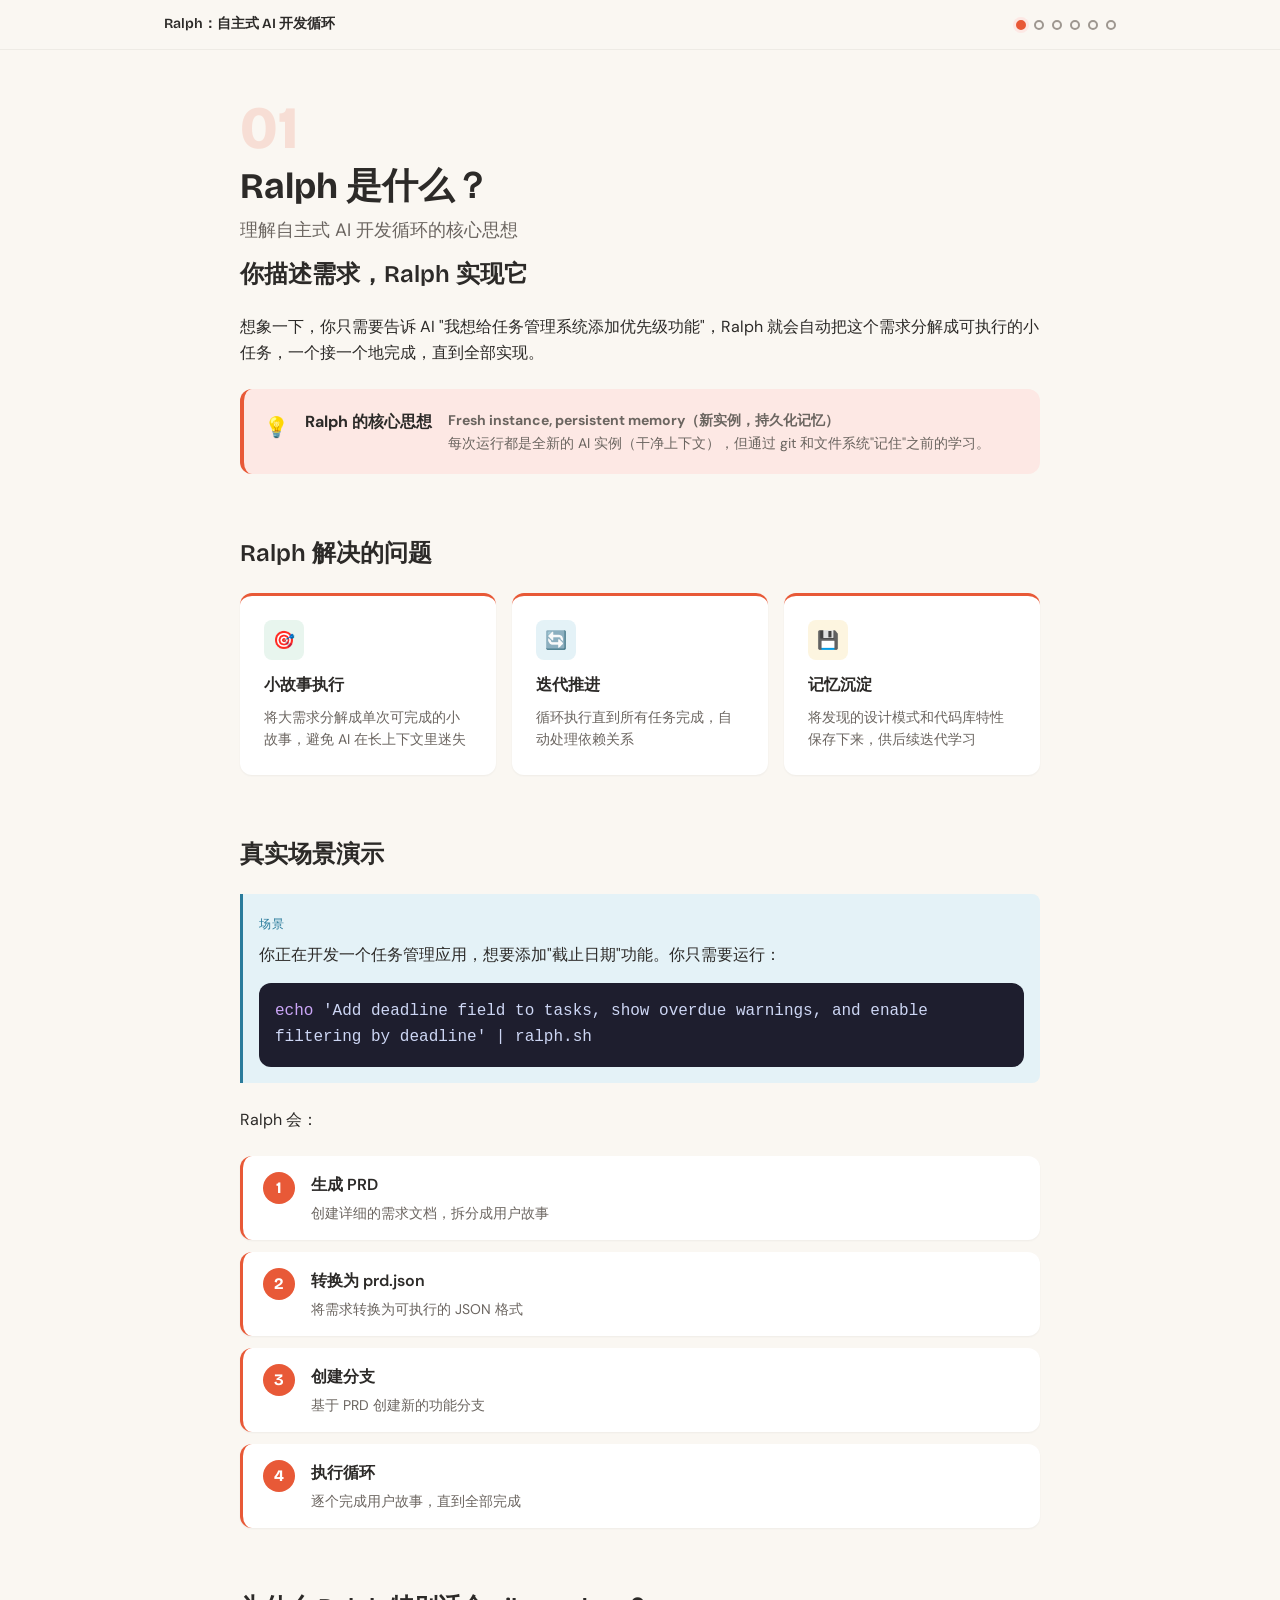
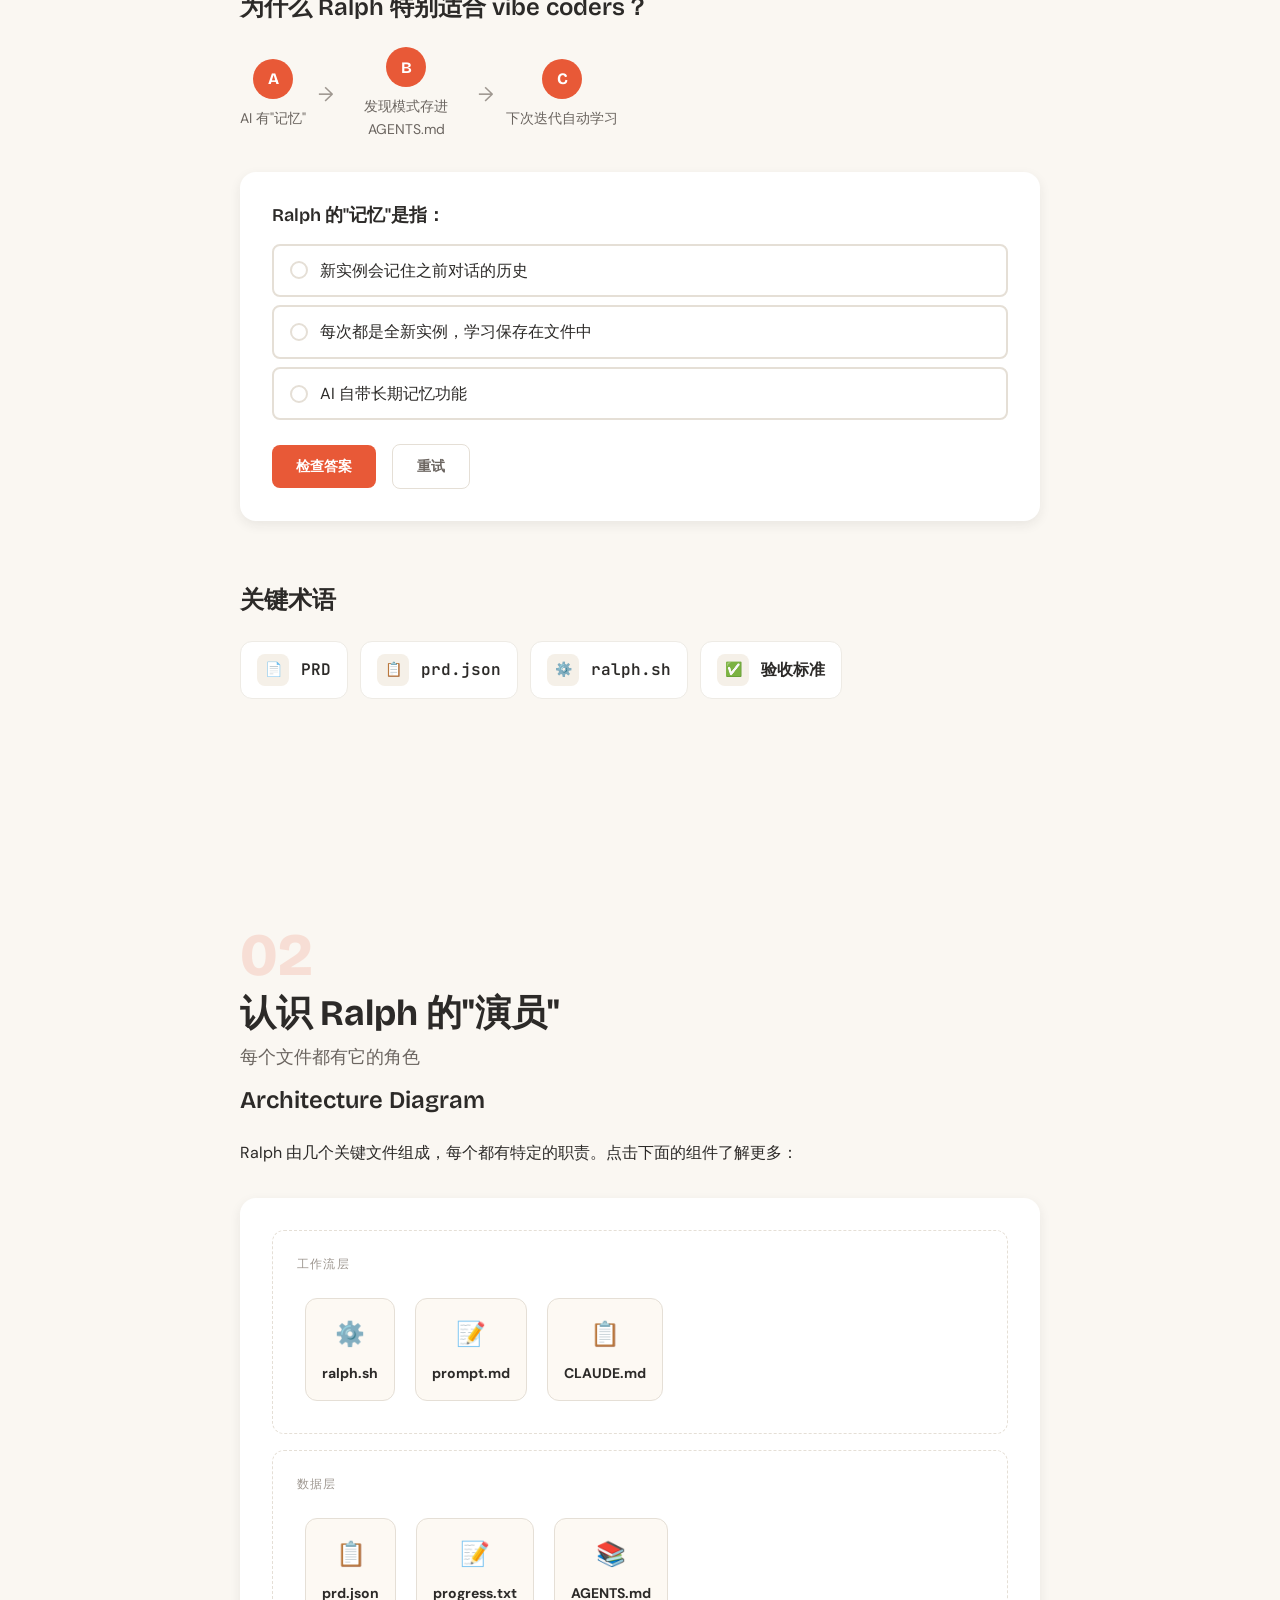
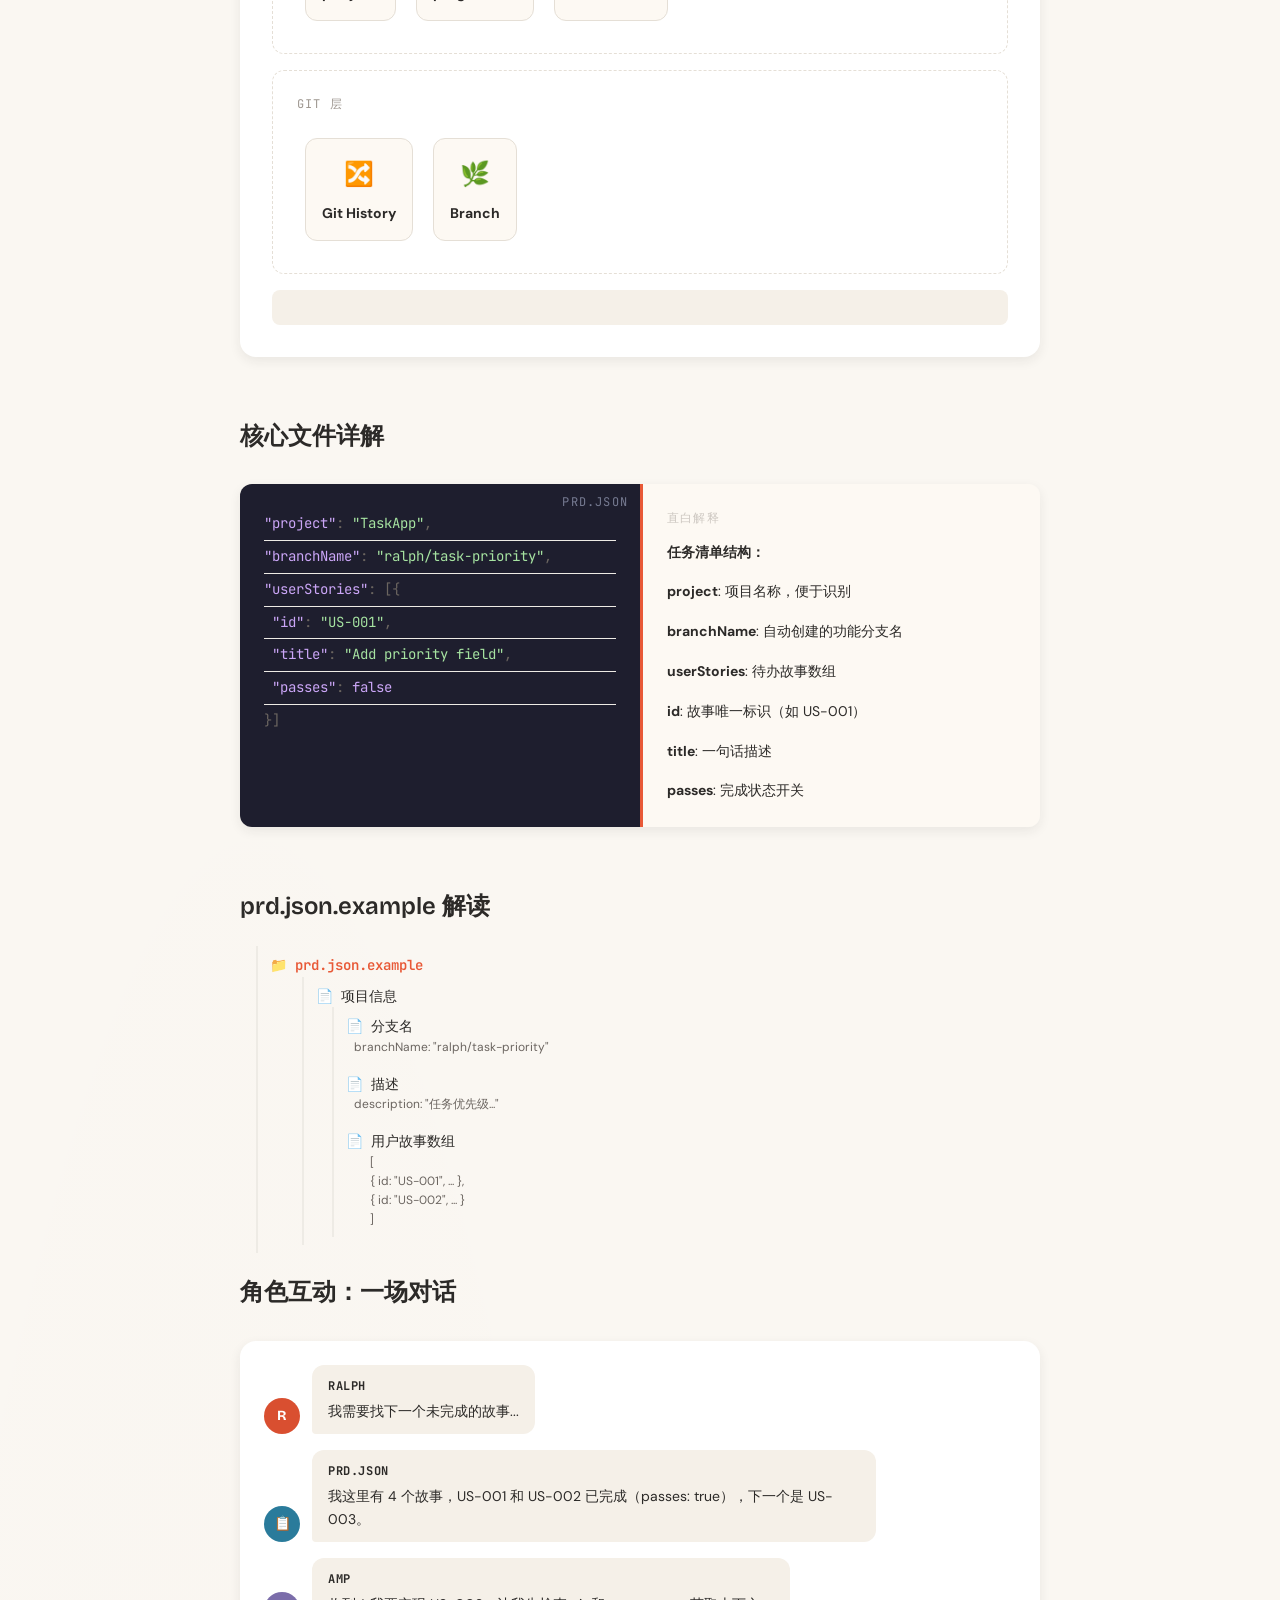
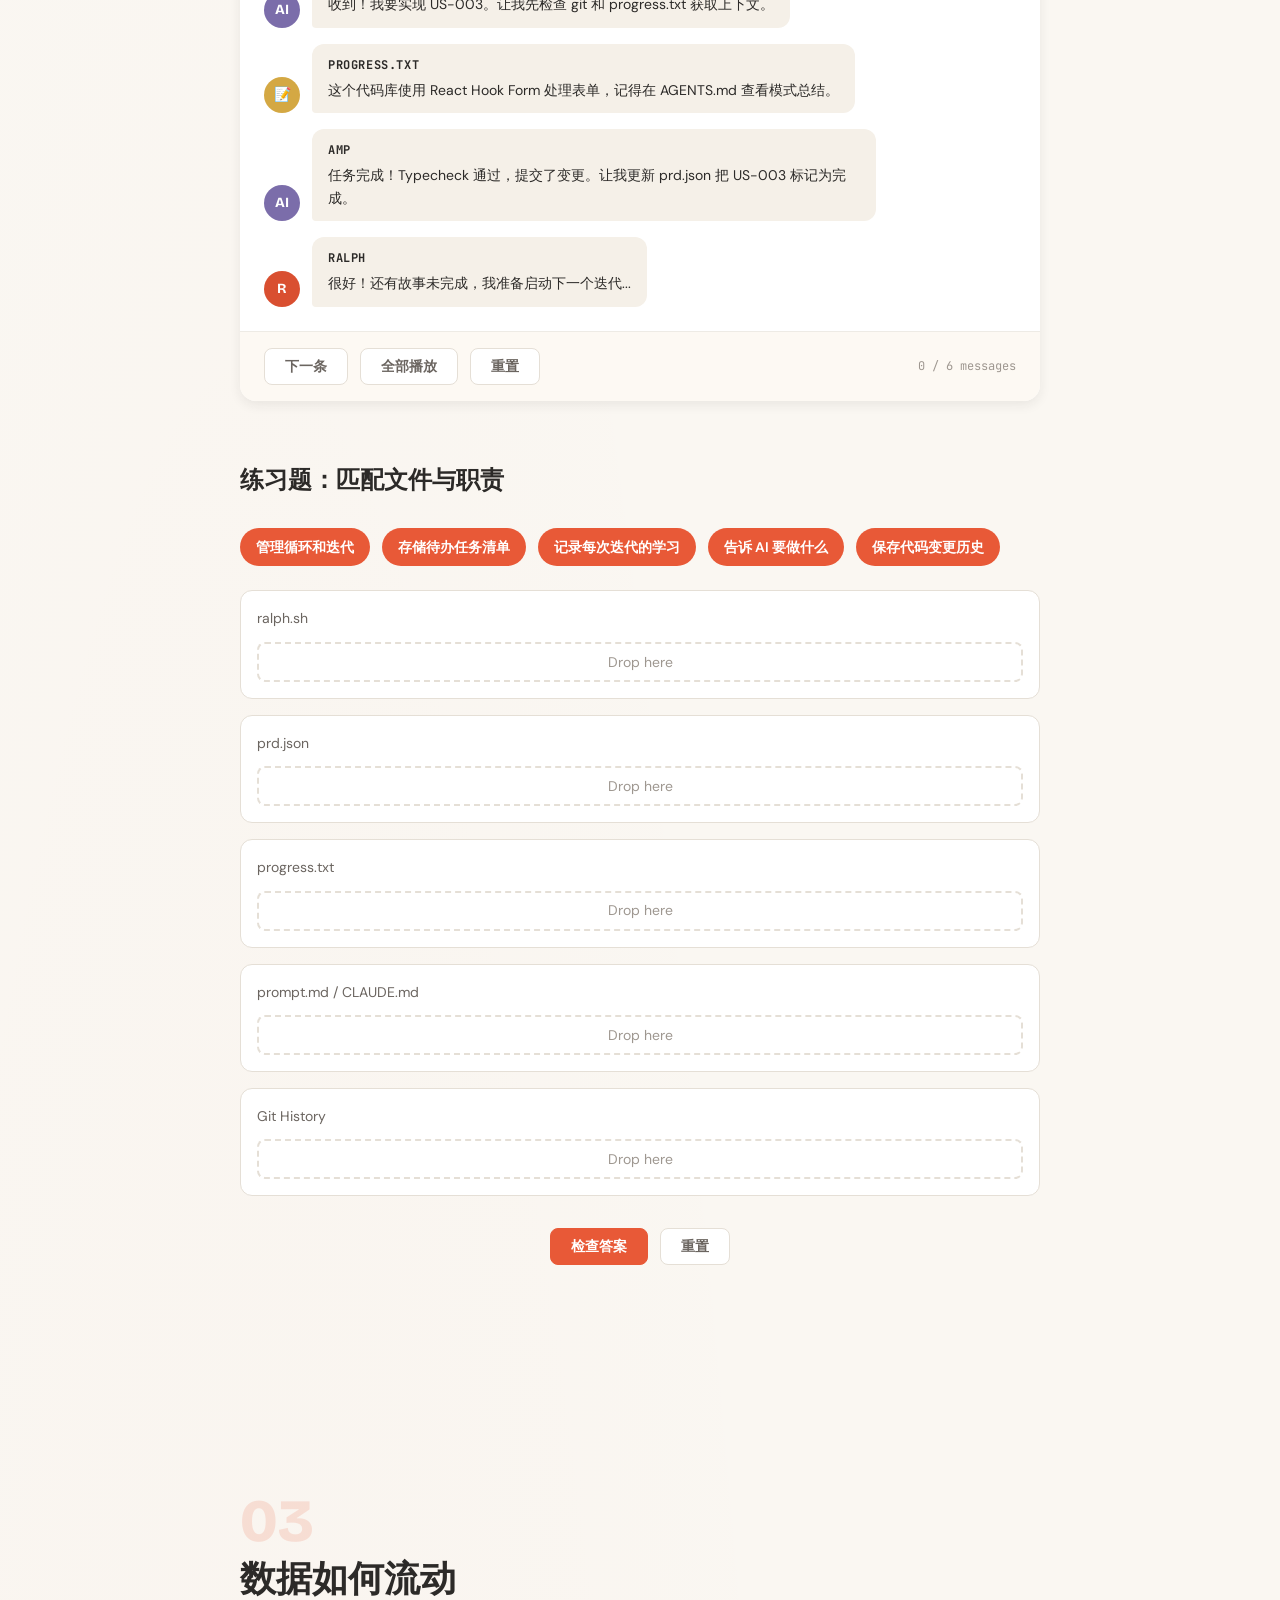
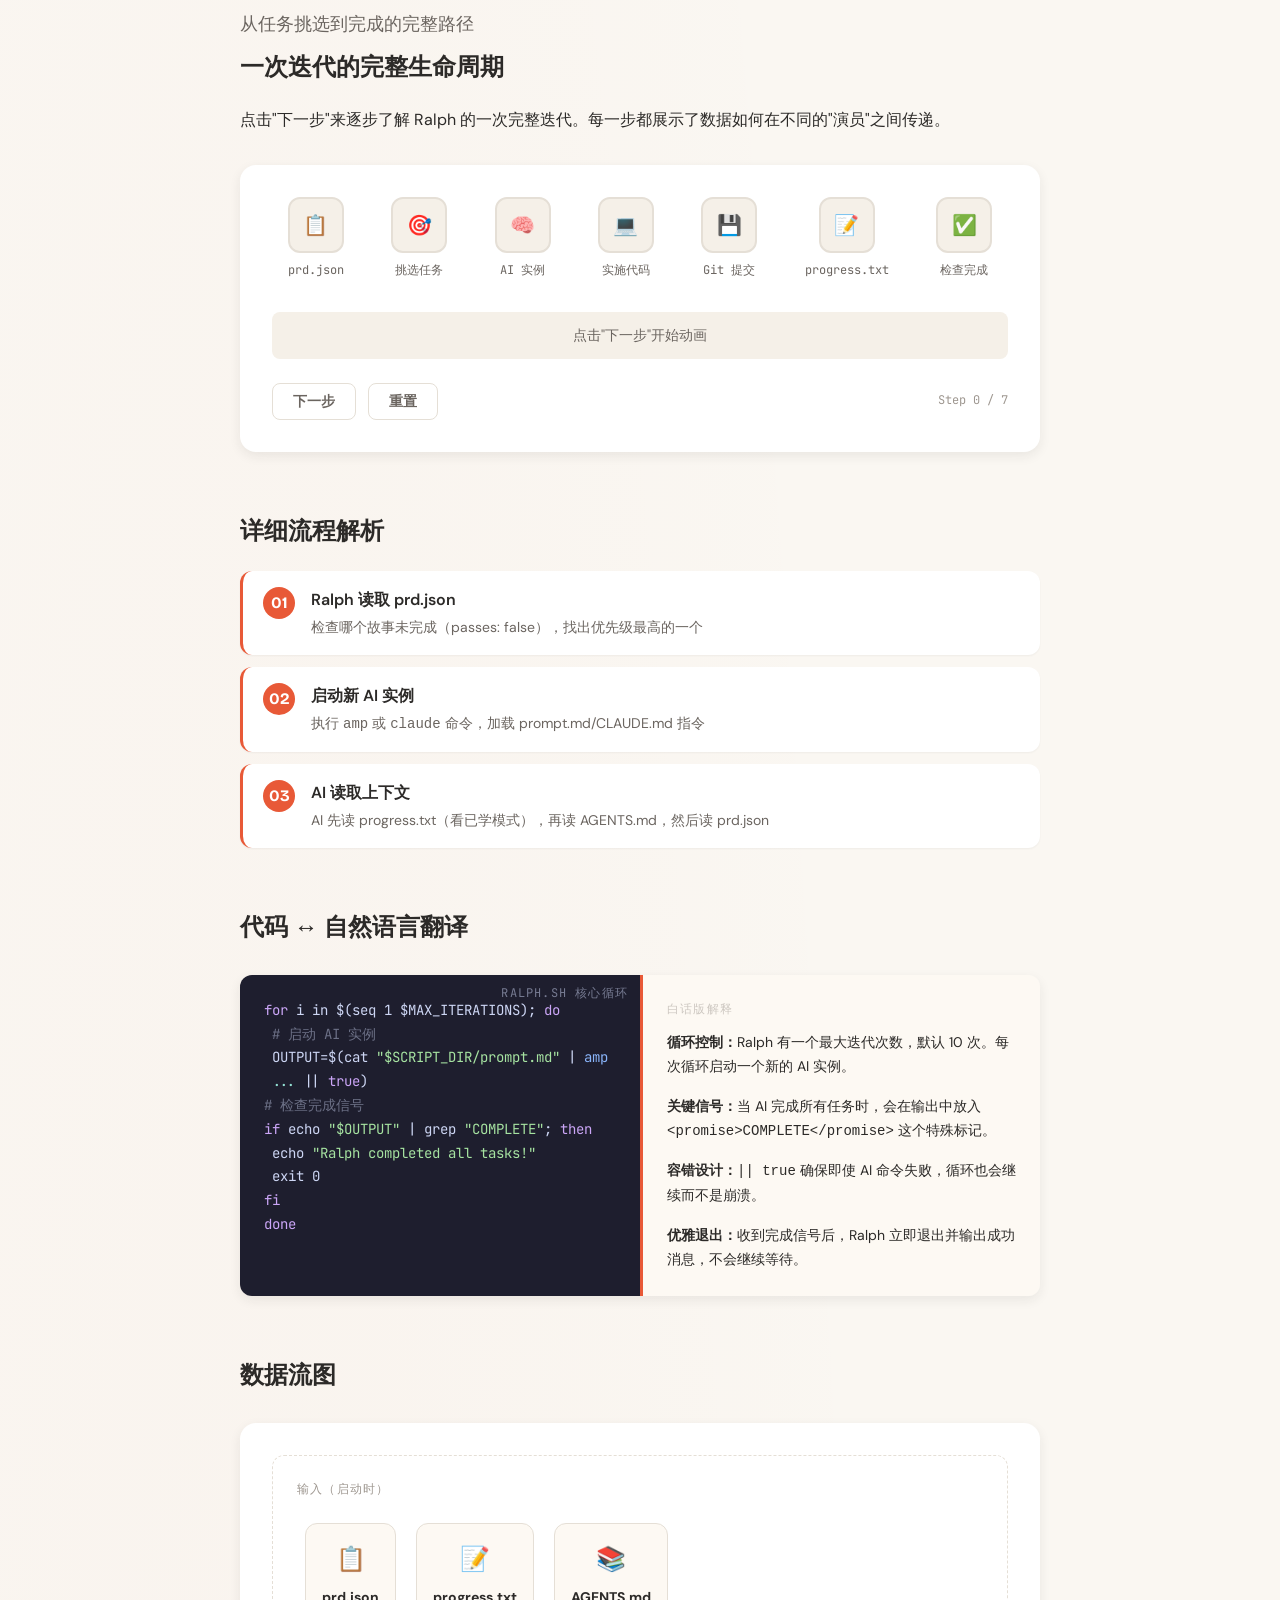
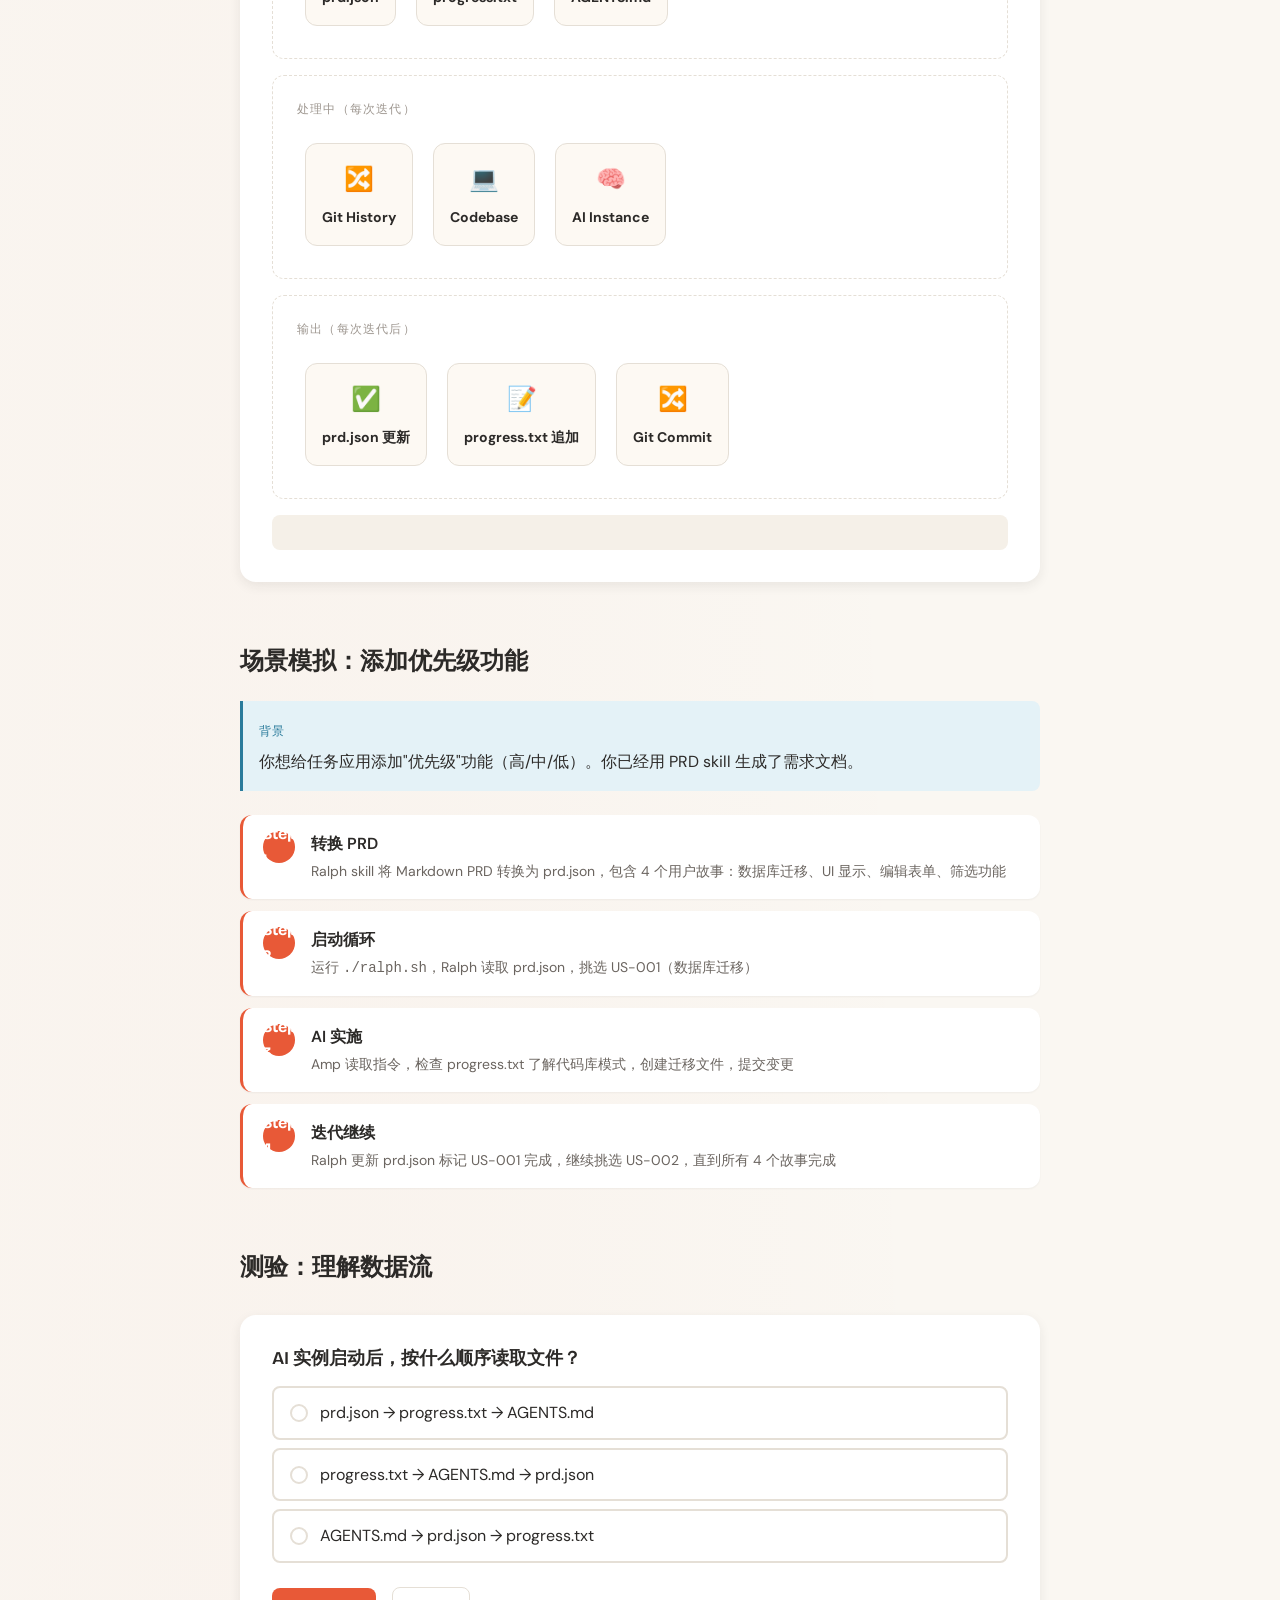
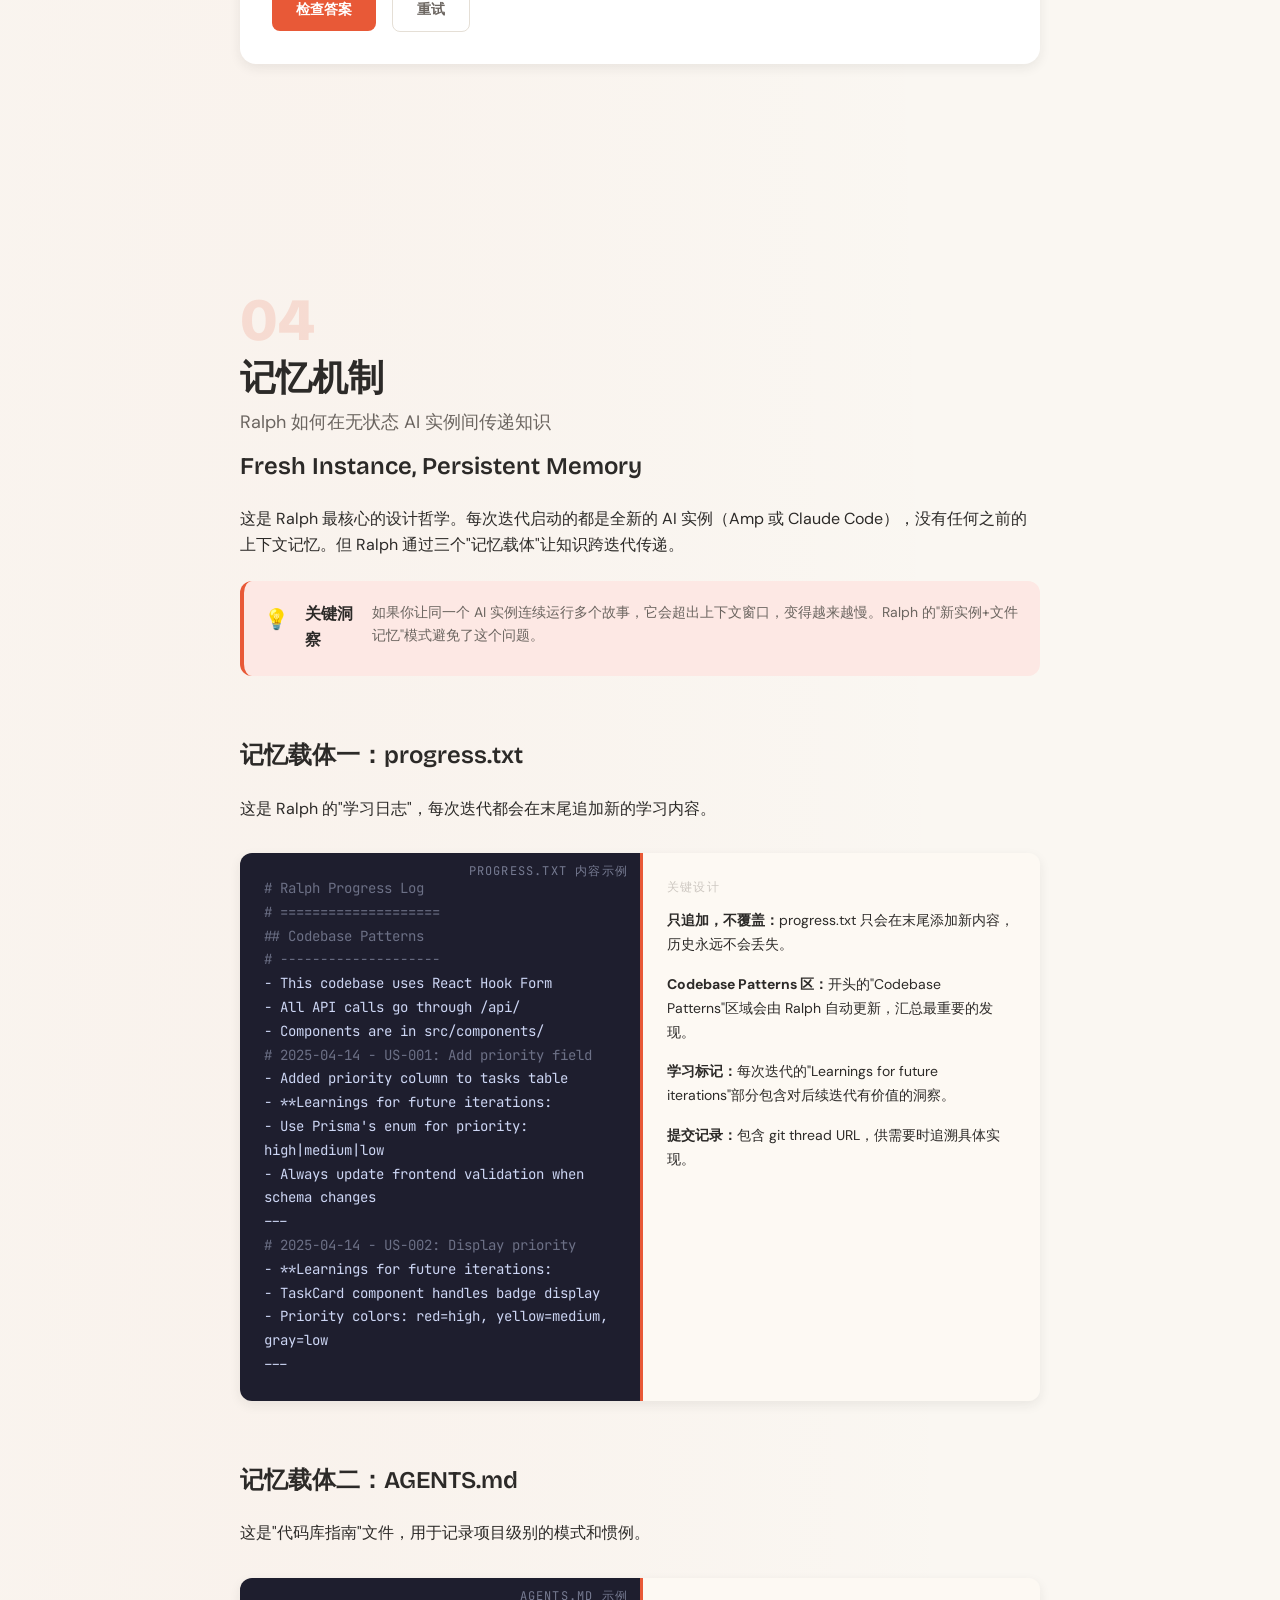
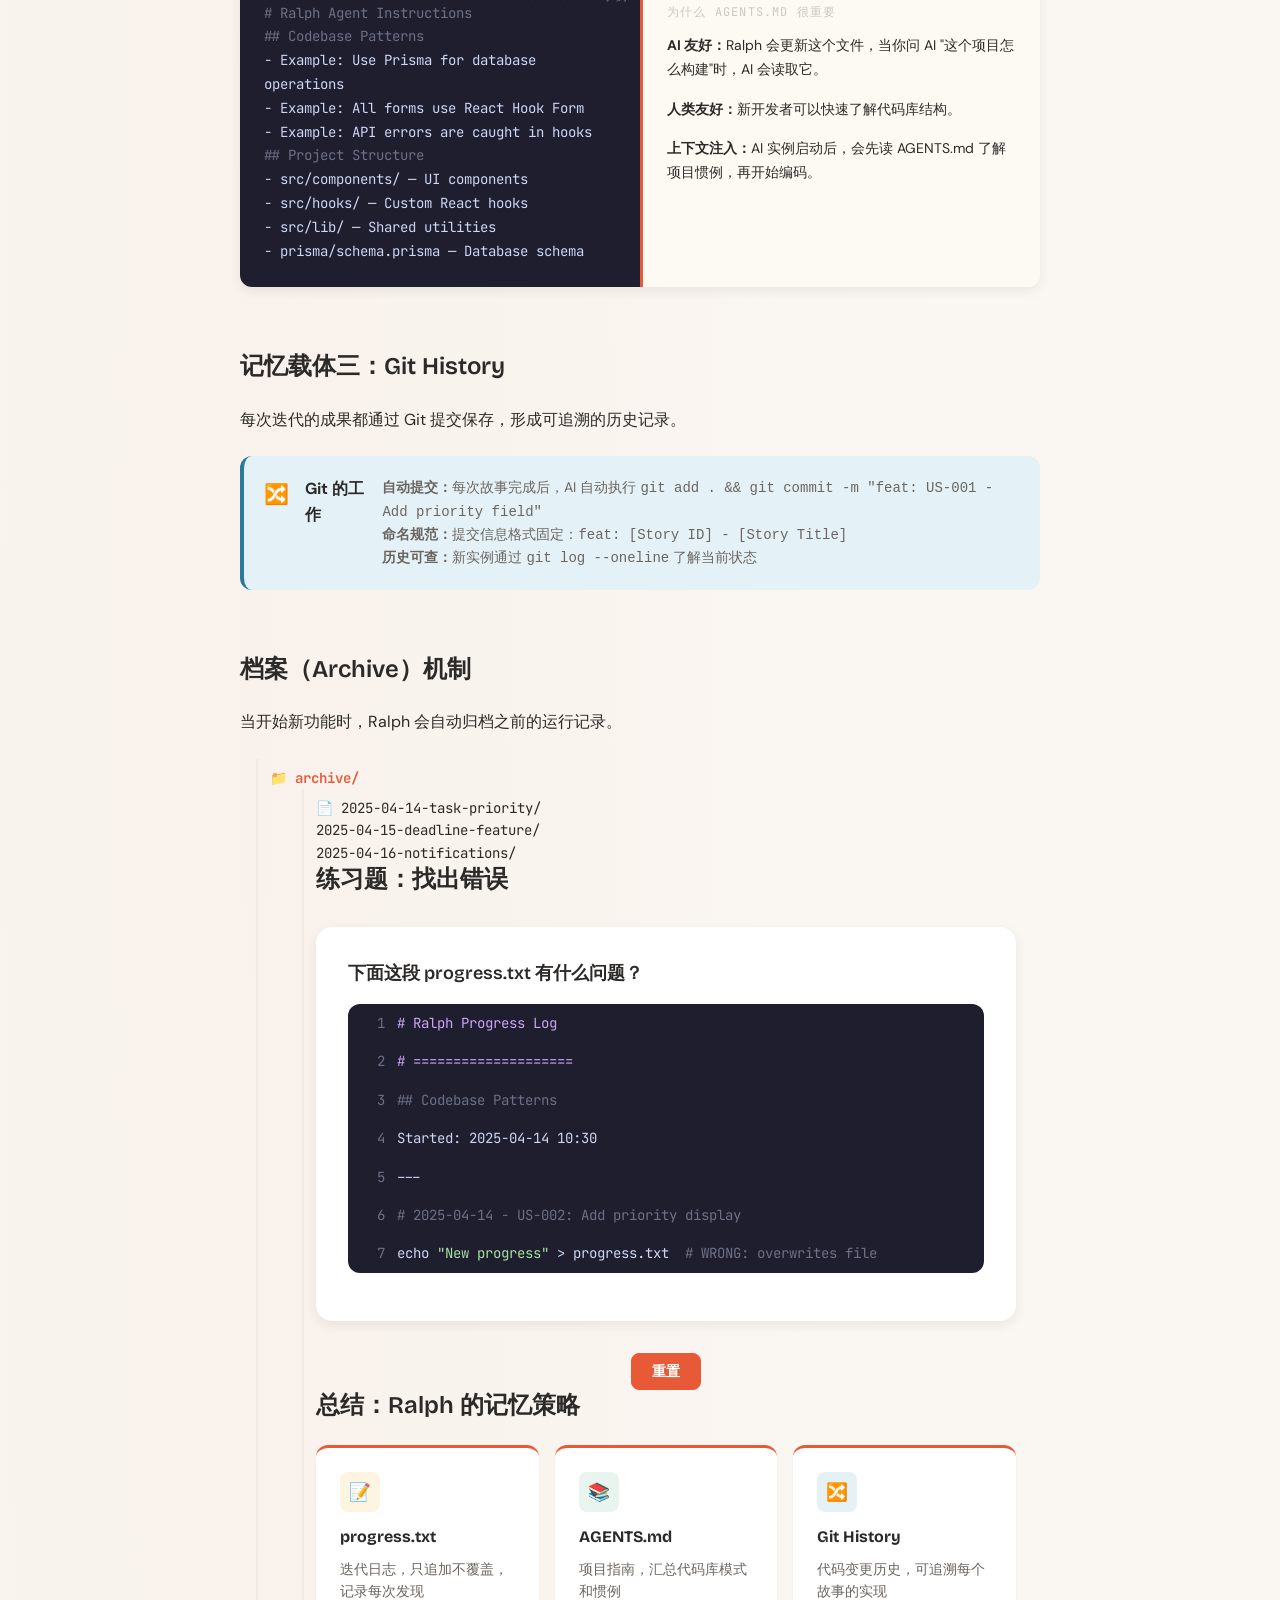
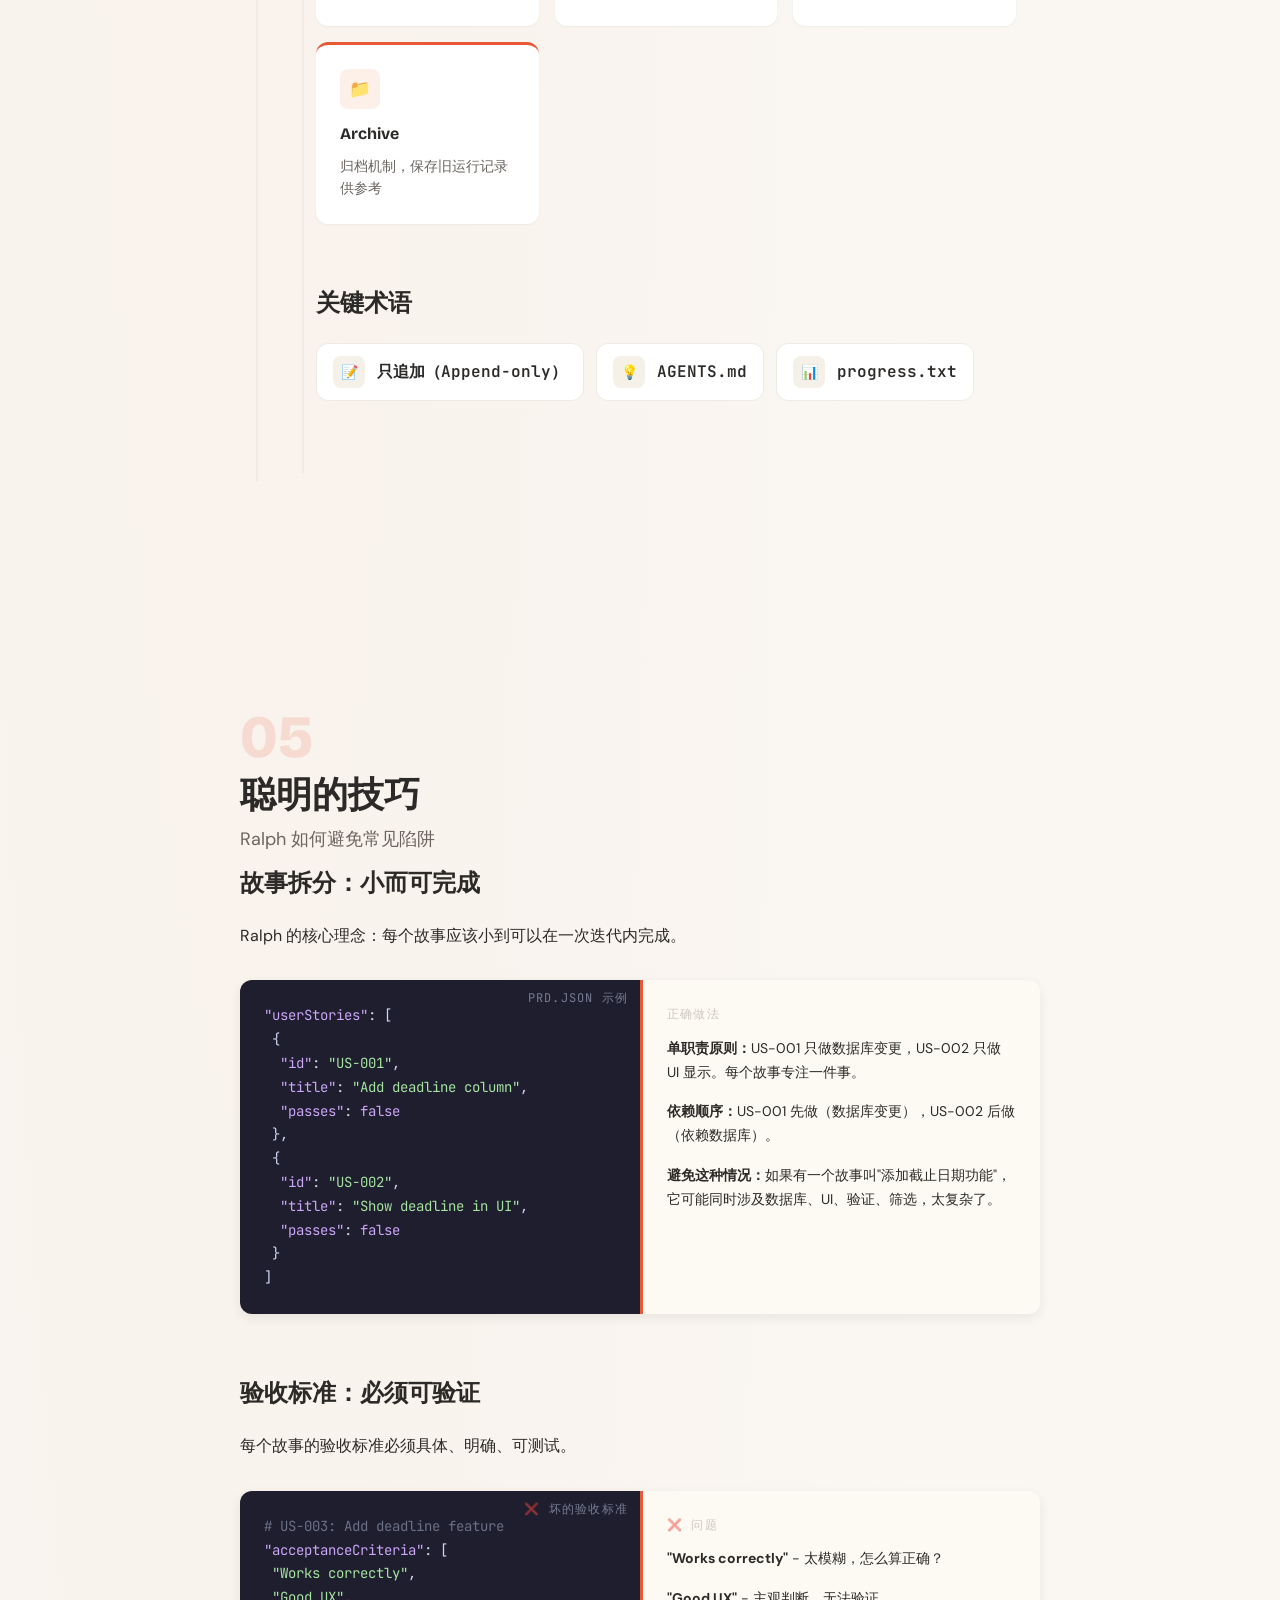
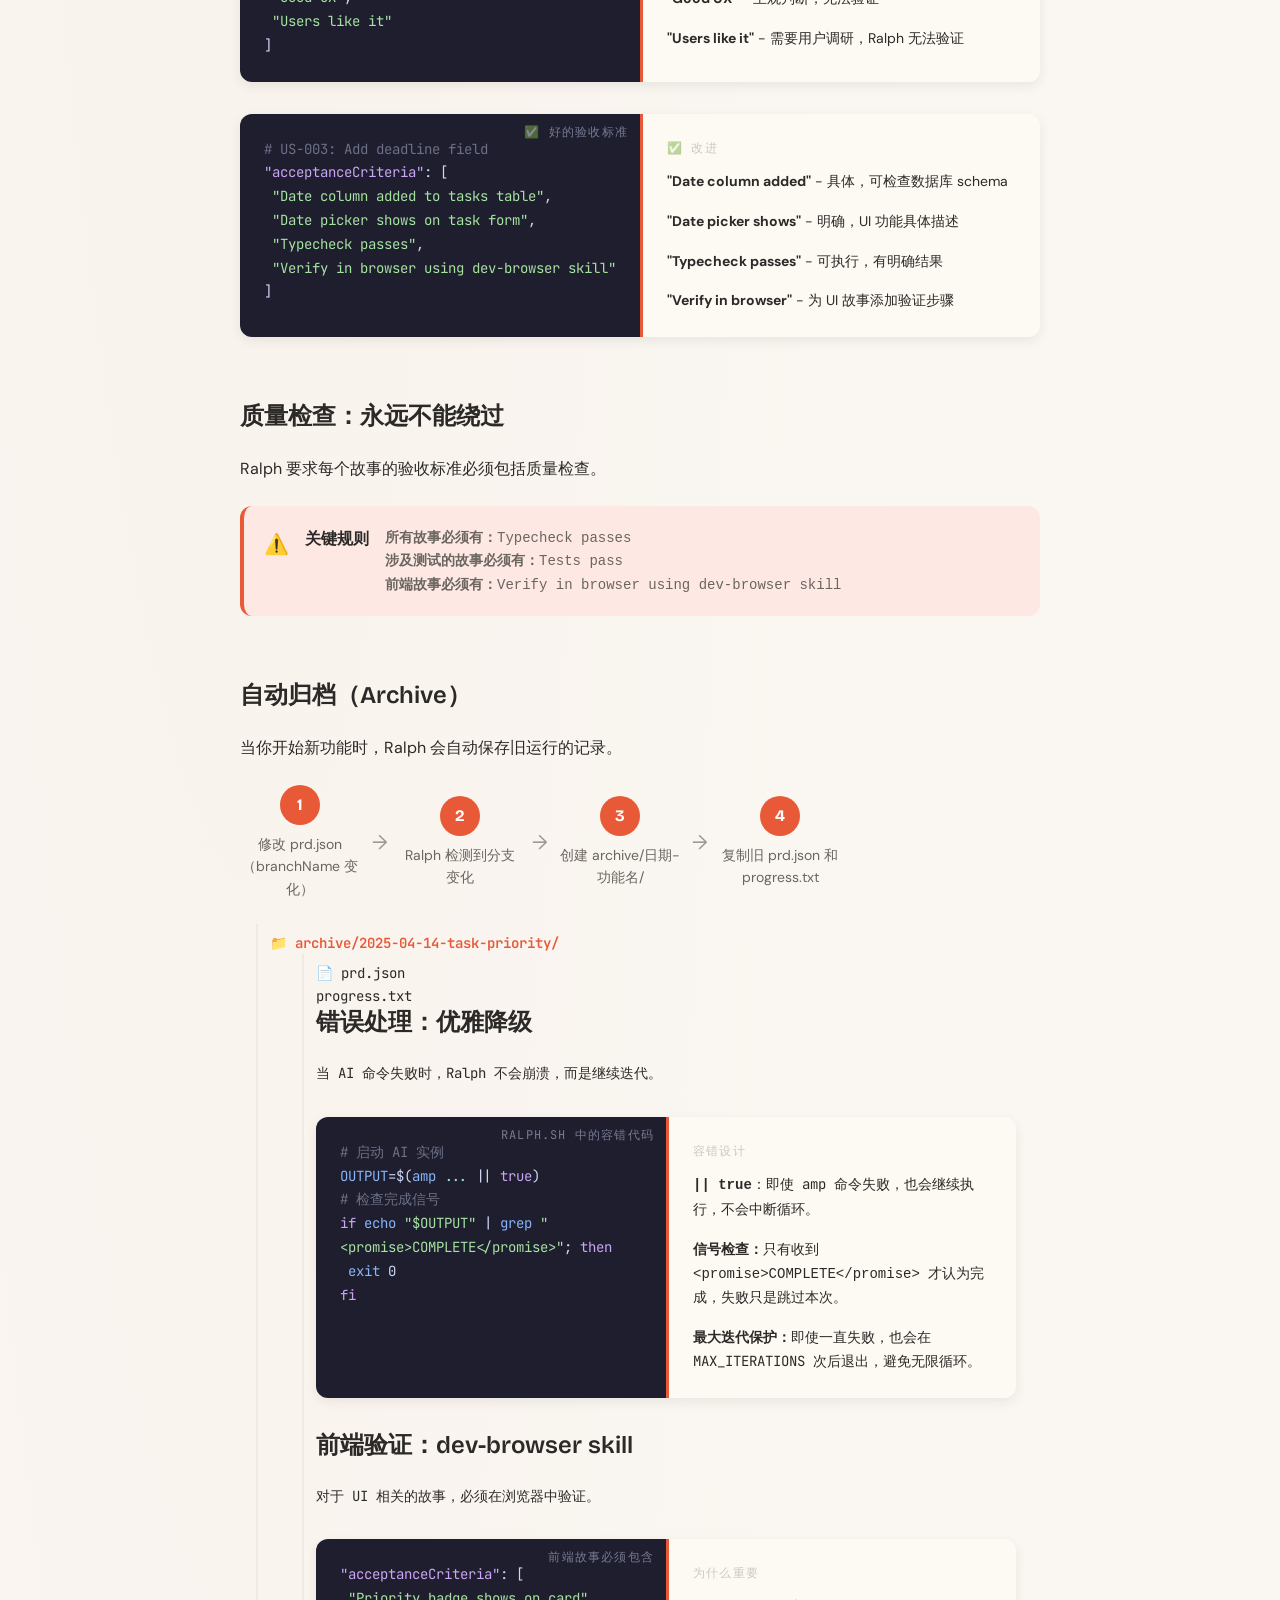
==== commit e686dd42: "feat: rename module 4 title from '内存的秘密' to '记忆机制'" ====
--- a/index.html
+++ b/index.html
@@ -33,7 +33,7 @@
         <button class="nav-dot" data-target="module-1" data-tooltip="模块 1：Ralph 是什么" role="tab" aria-label="模块 1：Ralph 是什么"></button>
         <button class="nav-dot" data-target="module-2" data-tooltip="模块 2：Ralph 的演员" role="tab" aria-label="模块 2：Ralph 的演员"></button>
         <button class="nav-dot" data-target="module-3" data-tooltip="模块 3：数据如何流动" role="tab" aria-label="模块 3：数据如何流动"></button>
-        <button class="nav-dot" data-target="module-4" data-tooltip="模块 4：内存的秘密" role="tab" aria-label="模块 4：内存的秘密"></button>
+        <button class="nav-dot" data-target="module-4" data-tooltip="模块 4：记忆机制" role="tab" aria-label="模块 4：记忆机制"></button>
         <button class="nav-dot" data-target="module-5" data-tooltip="模块 5：聪明的技巧" role="tab" aria-label="模块 5：聪明的技巧"></button>
         <button class="nav-dot" data-target="module-6" data-tooltip="模块 6：当问题发生时" role="tab" aria-label="模块 6：当问题发生时"></button>
       </div>
@@ -383,11 +383,11 @@
 
       <div class="dnd-container" id="dnd-2">
         <div class="dnd-chips">
-          <div class="dnd-chip" data-answer="script">管理循环和迭代</div>
-          <div class="dnd-chip" data-answer="tasks">存储待办任务清单</div>
-          <div class="dnd-chip" data-answer="log">记录每次迭代的学习</div>
-          <div class="dnd-chip" data-answer="guide">告诉 AI 要做什么</div>
-          <div class="dnd-chip" data-answer="git">保存代码变更历史</div>
+          <div class="dnd-chip" data-answer="script" draggable="true">管理循环和迭代</div>
+          <div class="dnd-chip" data-answer="tasks" draggable="true">存储待办任务清单</div>
+          <div class="dnd-chip" data-answer="log" draggable="true">记录每次迭代的学习</div>
+          <div class="dnd-chip" data-answer="guide" draggable="true">告诉 AI 要做什么</div>
+          <div class="dnd-chip" data-answer="git" draggable="true">保存代码变更历史</div>
         </div>
         <div class="dnd-zones">
           <div class="dnd-zone" data-correct="script">
@@ -658,7 +658,7 @@
 </section><section class="module" id="module-4">
   <div class="module-content">
     <span class="module-number">04</span>
-    <h1 class="module-title">内存的秘密</h1>
+    <h1 class="module-title">记忆机制</h1>
     <p class="module-subtitle">Ralph 如何在无状态 AI 实例间传递知识</p>
 
     <div class="screen animate-in">
